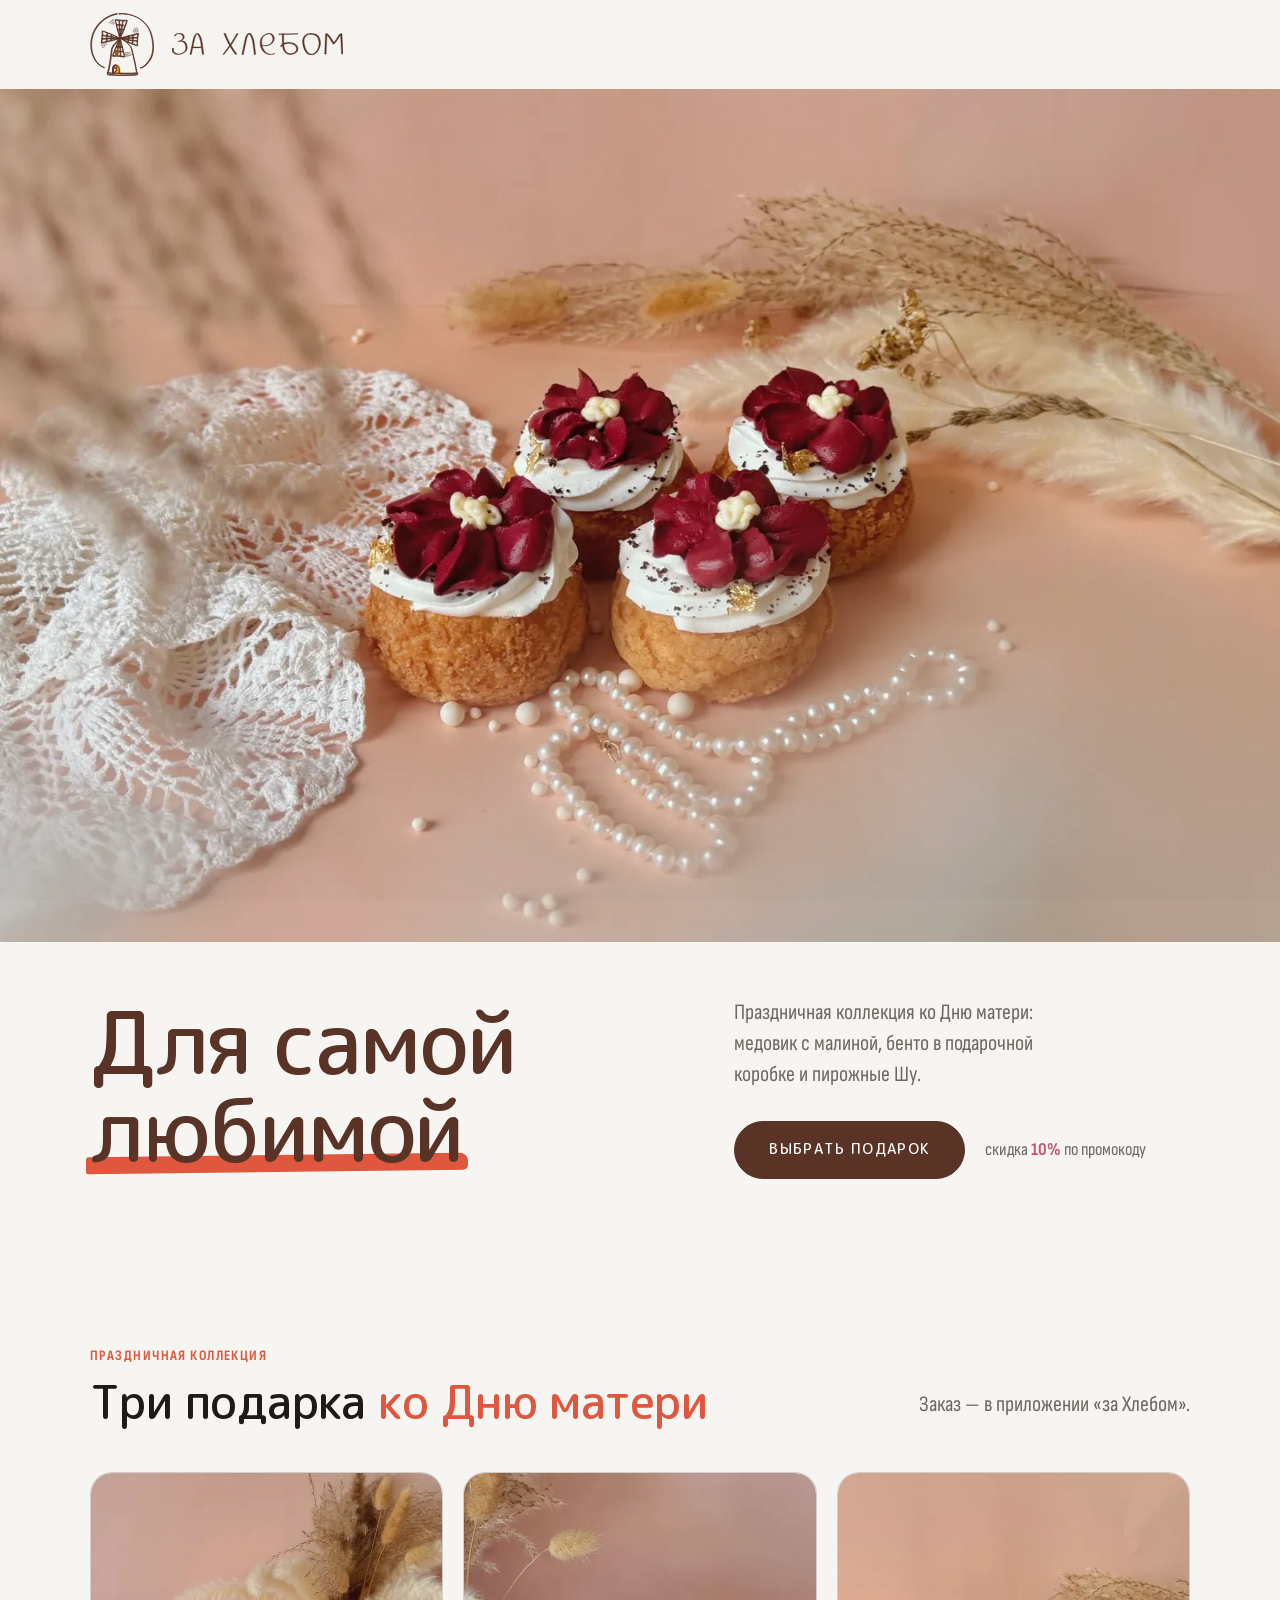
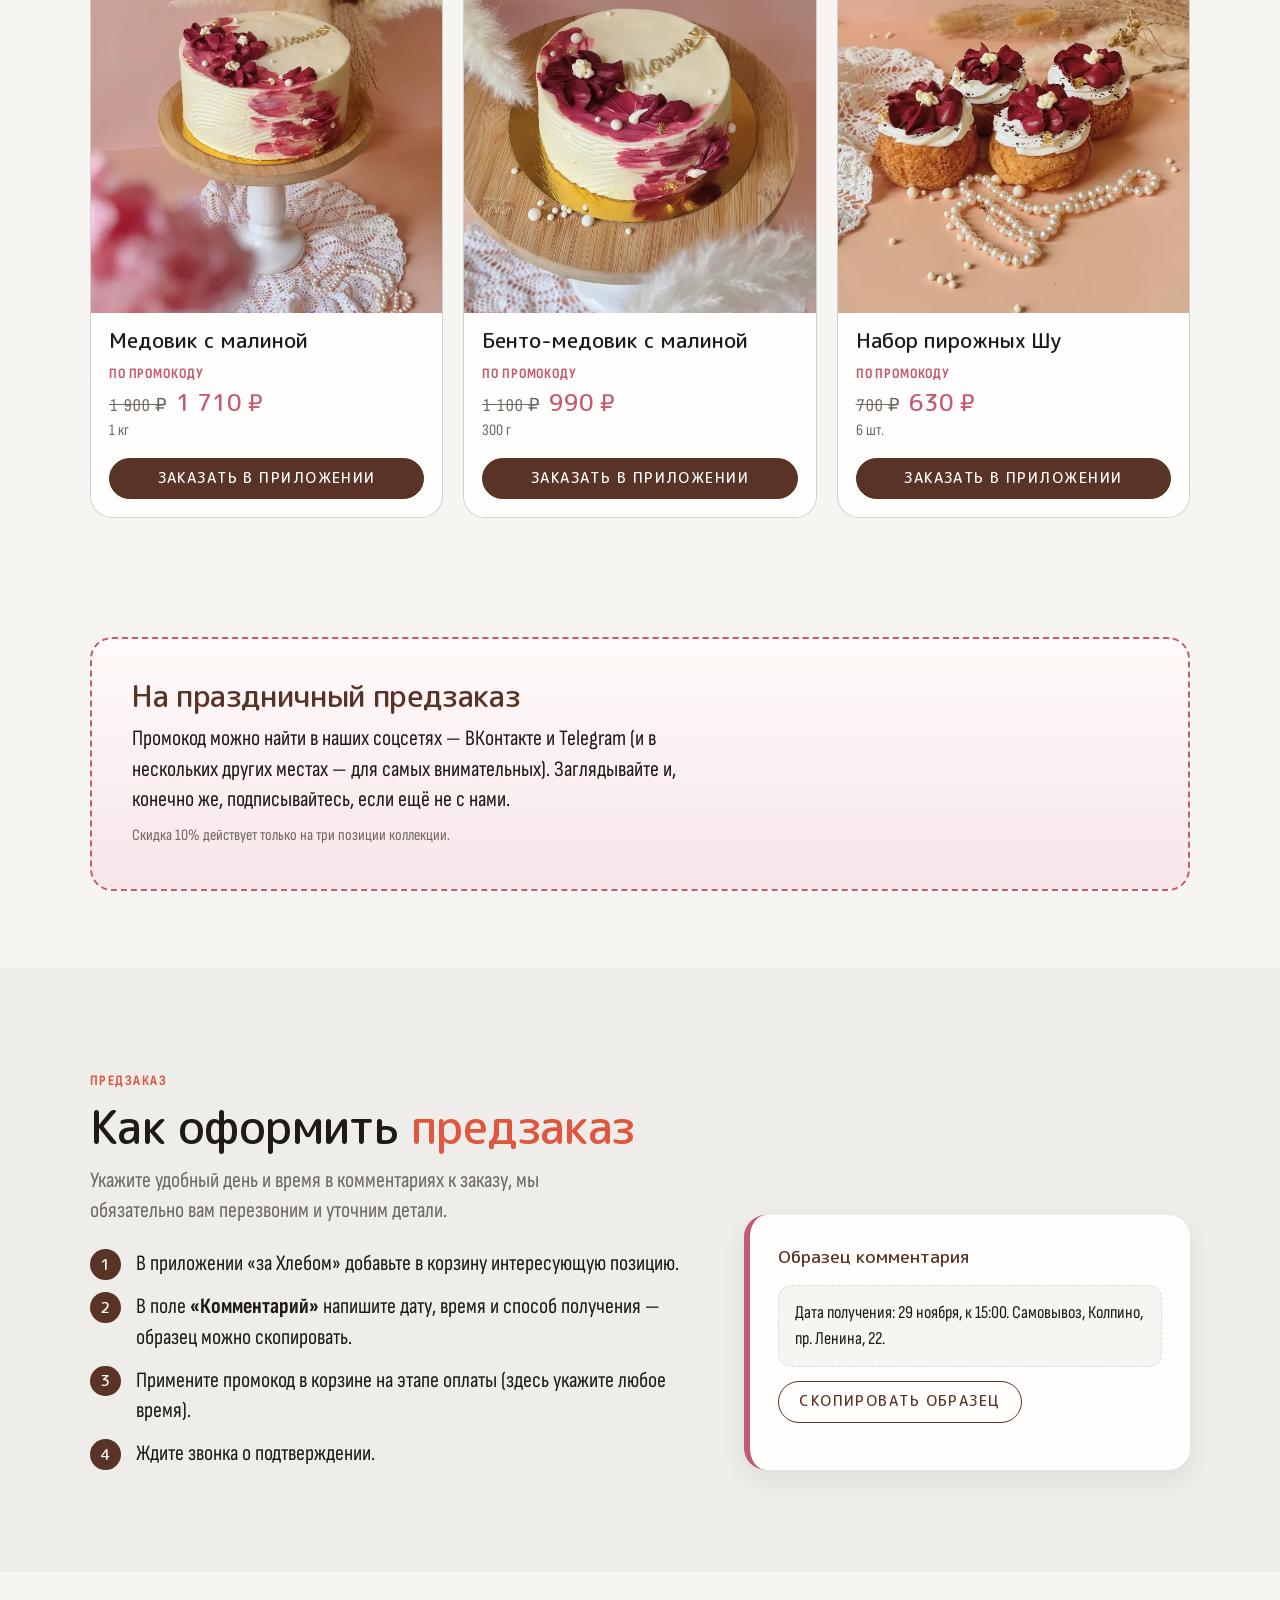
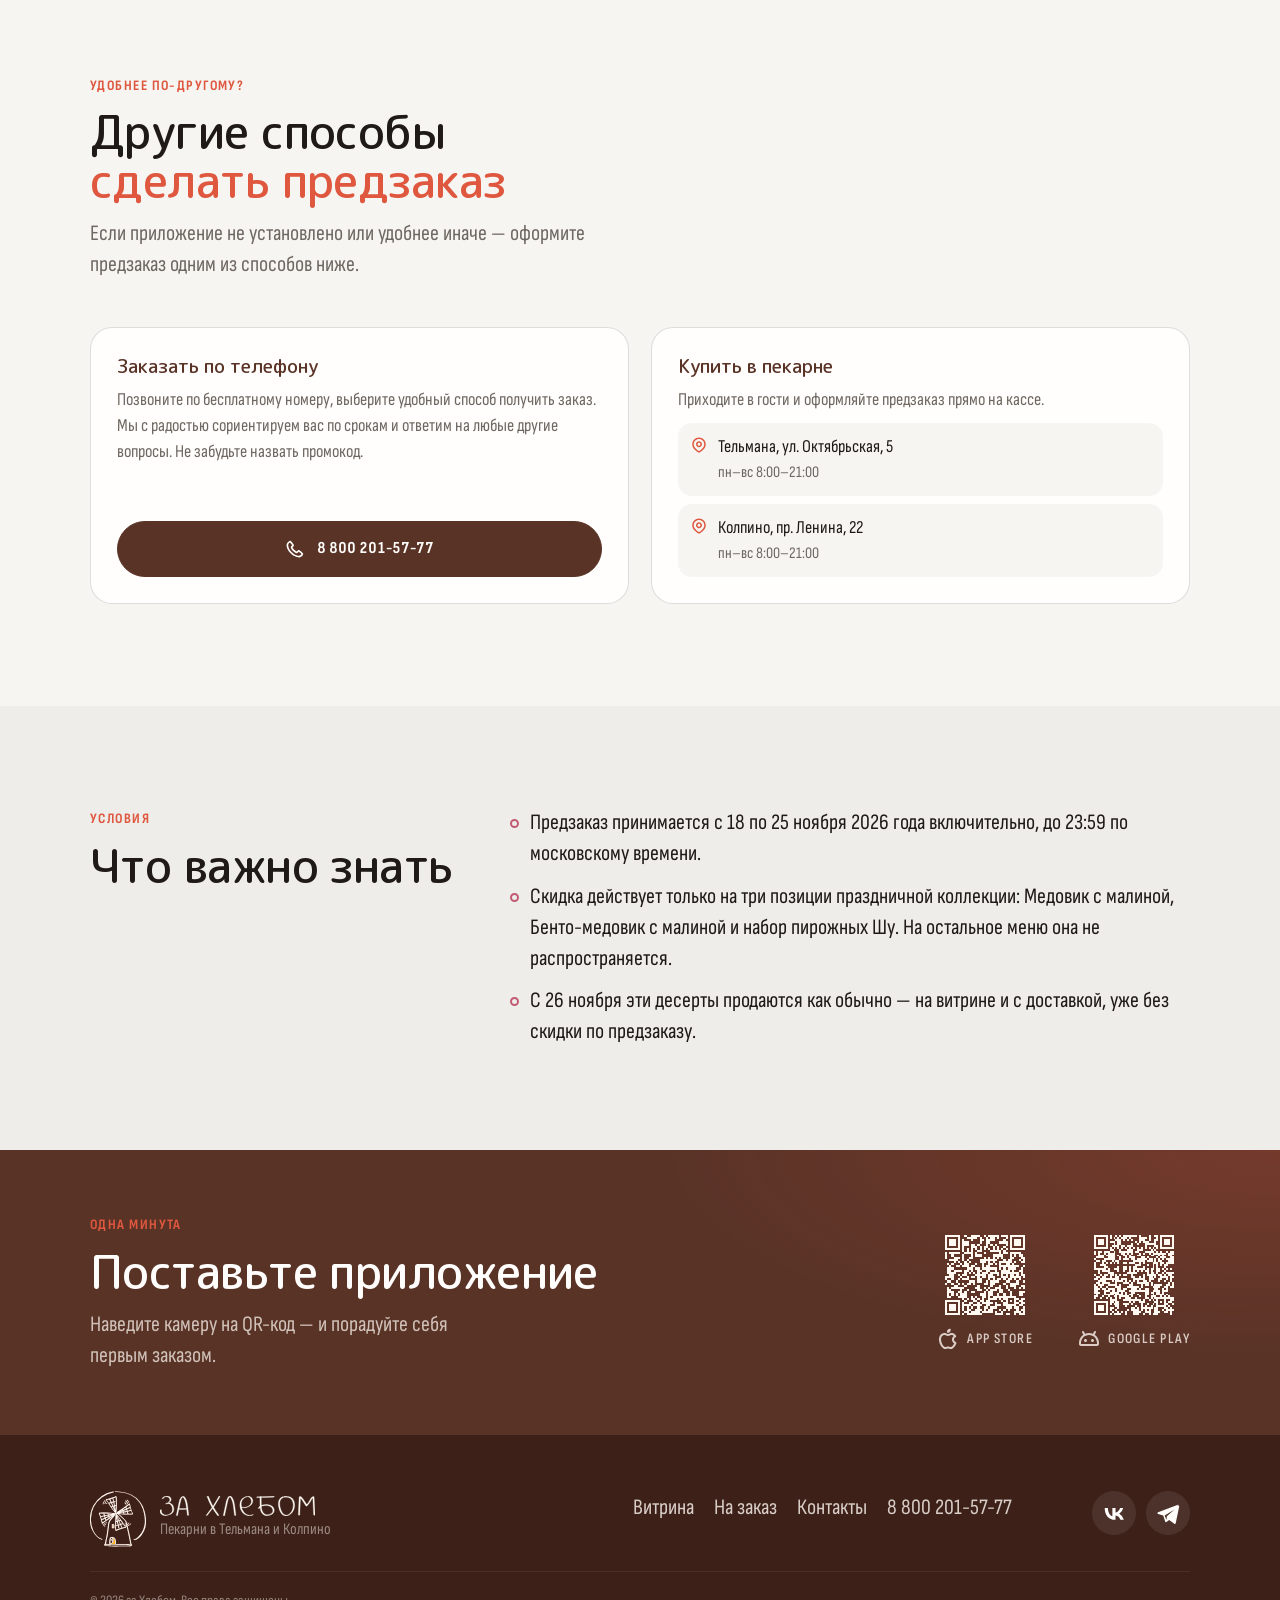
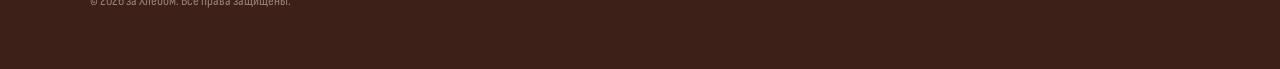
==== mothers-day/index.html @ 0ac4c8fb "Publish website files for GitHub Pages Co-authored-by: Copilot <223556219+Copilot@users.noreply.gith" ====
<!DOCTYPE html>
<html lang="ru" class="no-js">
<head>
<meta charset="utf-8">
<!-- Yandex.Metrika counter -->
<script type="text/javascript">
    (function(m,e,t,r,i,k,a){
        m[i]=m[i]||function(){(m[i].a=m[i].a||[]).push(arguments)};
        m[i].l=1*new Date();
        for (var j = 0; j < document.scripts.length; j++) {if (document.scripts[j].src === r) { return; }}
        k=e.createElement(t),a=e.getElementsByTagName(t)[0],k.async=1,k.src=r,a.parentNode.insertBefore(k,a)
    })(window, document,'script','https://mc.yandex.ru/metrika/tag.js?id=114211356', 'ym');

    ym(114211356, 'init', {ssr:true, webvisor:true, clickmap:true, ecommerce:"dataLayer", referrer: document.referrer, url: location.href, accurateTrackBounce:true, trackLinks:true});
</script>
<noscript><div><img src="https://mc.yandex.ru/watch/114211356" style="position:absolute; left:-9999px;" alt="" /></div></noscript>
<!-- /Yandex.Metrika counter -->
<!-- ?mode=preorder|showcase и ?promo=vk|telegram|… — просмотр для сотрудников.
     Такая ссылка не индексируется и держится до закрытия вкладки; в рекламных
     материалах её использовать нельзя. -->
<script>if (/[?&](mode=(preorder|showcase)|promo=(vk|instagram|telegram|vk_target|offline|push|maps))\b/.test(location.search)) {
  document.write('<meta name="robots" content="noindex">');
}</script>
<script>document.documentElement.classList.remove('no-js');</script>
<meta name="viewport" content="width=device-width, initial-scale=1">
<title>Для самой любимой — День матери 2026 в пекарне «за Хлебом»</title>
<meta name="description" content="Праздничная коллекция ко Дню матери: медовик с малиной, бенто-медовик и набор пирожных Шу. Предзаказ в приложении «за Хлебом» со скидкой 10%.">
<link rel="canonical" href="https://zaxlebom.ru/mothers-day/">
<meta name="theme-color" content="#5a3327">
<meta property="og:type" content="website">
<meta property="og:site_name" content="за Хлебом">
<meta property="og:locale" content="ru_RU">
<meta property="og:url" content="https://zaxlebom.ru/mothers-day/">
<meta property="og:title" content="Для самой любимой — День матери 2026">
<meta property="og:description" content="Медовик, бенто и пирожные Шу к празднику. Предзаказ в приложении, скидка 10%.">
<meta property="og:image" content="https://zaxlebom.ru/assets/img/mothers-day-hero-wide-1440.webp">
<meta property="og:image:width" content="1440">
<meta property="og:image:height" content="810">
<meta property="og:image:alt" content="Торт с розовыми цветами и надписью «Маме»">
<meta name="twitter:card" content="summary_large_image">
<link rel="icon" href="/favicon-32.png" sizes="32x32" type="image/png">
<link rel="icon" href="/assets/img/logo-small.svg" type="image/svg+xml">
<link rel="apple-touch-icon" href="/apple-touch-icon.png">
<link rel="preload" href="/assets/fonts/sofia-sans-condensed-cyrillic.woff2" as="font" type="font/woff2" crossorigin>
<link rel="preload" href="/assets/fonts/mplus-rounded-1c-500-cyrillic.woff2" as="font" type="font/woff2" crossorigin>
<!-- Порядок ссылок — это каскад: сначала общие токены, потом общие компоненты сайта
     (шапка, hero, карточки витрины, магазины приложений) — страница их не копирует,
     а использует те же классы, что и главная. Затем только то, что есть лишь здесь:
     промокод, инструкция, альтернативы. Адаптив и печать — последними. -->
<link rel="stylesheet" href="/assets/css/01-base.css">
<link rel="stylesheet" href="/assets/css/02-hero.css">
<link rel="stylesheet" href="/assets/css/03-sections.css">
<link rel="stylesheet" href="/assets/css/04-layout.css">
<link rel="stylesheet" href="/assets/css/mothers-day.css">
<link rel="stylesheet" href="/assets/css/mothers-day-responsive.css">
<!-- Дата переключения режимов продублирована здесь: если JS не выполнится, страница
     после окончания предзаказа не будет предлагать оформить его. Дату меняем вместе
     с assets/js/mothers-day.config.js. -->
<script>
  (function () {
    var root = document.documentElement;
    var MEDIA = {'preorder': 'preorder', 'showcase': 'showcase'};
    var override = /[?&]mode=(preorder|showcase)\b/.exec(location.search);
    if (override) {
      try { sessionStorage.setItem('zh-md-mode', override[1]); } catch (e) {}
      root.setAttribute('data-md-mode', MEDIA[override[1]]);
      return;
    }
    var saved = null;
    try { saved = sessionStorage.getItem('zh-md-mode'); } catch (e) {}
    if (saved && MEDIA[saved]) { root.setAttribute('data-md-mode', MEDIA[saved]); return; }
    /* 25.11.2026 23:59:59 МСК = 20:59:59 UTC */
    var ended = Date.now() >= Date.UTC(2026, 10, 25, 20, 59, 59);
    root.setAttribute('data-md-mode', ended ? 'showcase' : 'preorder');
  })();
</script>
<script>
  /* До 18 ноября 2026 00:00 МСК страница кампании закрыта — показываем заглушку.
     UTM-параметры в URL остаются, так что агентство может проверять ссылки. */
  (function () {
    var target = Date.parse('2026-11-18T00:00:00+03:00');
    if (Date.now() < target) {
      document.documentElement.setAttribute('data-md-coming-soon', 'true');
    }
  })();
</script>
</head>
<body class="md">

<!-- Шапка без меню: на этой странице нет разделов главной, а ссылки на них вели бы
     в никуда. Знак пекарни нужен, чтобы рекламный трафик сразу узнавал бренд;
     что он ведёт на главный сайт — видно по курсору и в подвале. -->
<!-- Шапка — та же, что на главной, но без меню и кнопки: на этой странице нет
     разделов главной, и ссылки вели бы в никуда. Мельница крутится так же, как там. -->
<header class="site-header" id="top">
  <div class="wrap header-inner">
    <a class="brand" href="https://zaxlebom.ru/" aria-label="за Хлебом — на главную">
            <!-- Знак мельницы: вставленный SVG (logo-animation.svg), анимация крутится вечно.
           Генерируется из assets/img/logo-animation.svg скриптом tools/inline-logo-animation.py —
           правьте источник и запускайте скрипт заново, здесь руками ничего не меняем.
           В <img> скрипт не работает: SVG в нём открывается в статическом режиме. -->
<svg class="brand-mark" viewBox="0 0 67.39 66.4" role="img" aria-labelledby="mill-title mill-desc"><title id="mill-title">Мельница «за Хлебом»</title><desc id="mill-desc">Мельница с вращающимися лопастями — знак пекарни.</desc><defs id="dynamic-definitions"><radialGradient id="ellipse-3rppcmiaast--fill" cx="0" cy="0" r="0.5" spreadMethod="pad" gradientUnits="objectBoundingBox" gradientTransform="translate(0.5 0.5)"><stop id="ellipse-3rppcmiaast--fill-stop-0" offset="0" stop-color="rgb(255,169,0)" /><stop id="ellipse-3rppcmiaast--fill-stop-1" offset="0.87" stop-color="rgba(250,176,30,0)" /></radialGradient><radialGradient id="undefined-85yenvjsvng--fill" cx="0" cy="0" r="0.5" spreadMethod="pad" gradientUnits="objectBoundingBox" gradientTransform="translate(0.5 0.5)"><stop id="undefined-85yenvjsvng--fill-stop-0" offset="0" stop-color="rgb(255,169,0)" /><stop id="undefined-85yenvjsvng--fill-stop-1" offset="0.87" stop-color="rgba(250,176,30,0)" /></radialGradient></defs><g id="elements-wrapper"><g id="g-w5kzybnk6v" transform="matrix(0.755345 0 0 0.755345 0.745590165105 0.54353361451)" style="mix-blend-mode: normal; paint-order: fill;"><g id="g-b3inw4unq4n" style="mix-blend-mode: normal; paint-order: fill;" transform="matrix(1 0 0 1 0 0)"><g id="g-4fiufifrk2x" style="mix-blend-mode: normal; paint-order: fill;" transform="matrix(1 0 0 1 0 0)"><path id="path-j5qm0o0yvk9" d="M35.15,56.77C35.15,56.97,35.15,57.16,35.15,57.36L35.44,57.36L36.44,57.24C36.69,57.24,36.91,57.19,37,56.96C37.061733,56.738106,37.098626,56.510041,37.11,56.28C37.225009,55.219776,37.225009,54.150224,37.11,53.09C37.11,52.8,37.05,52.5,37,52.21C37,52.12,37,52.04,37,51.95L36.66,51.95C36.365122,51.967946,36.071386,52.001325,35.78,52.05C35.600254,52.075197,35.41704,52.050999,35.25,51.98C35.293618,52.04231,35.321105,52.114463,35.33,52.19C35.391683,53.256833,35.368276,54.326885,35.26,55.39C35.19,55.84,35.15,56.3,35.15,56.77Z" fill="rgb(250,177,31)" stroke="none" style="mix-blend-mode: normal; paint-order: fill;" transform="matrix(1 0 0 1 0 0)" /><path id="path-lmki5z6cxer" d="M34.44,52.12C34.478446,53.157319,34.451727,54.196029,34.36,55.23C34.330031,55.736224,34.330031,56.243776,34.36,56.75C34.3553,56.986148,34.453909,57.212584,34.63,57.37C34.879358,57.578186,35.179638,57.716246,35.5,57.77C36.065354,57.797808,36.631677,57.740501,37.18,57.6C37.386891,57.595601,37.585438,57.5176,37.74,57.38C37.885985,57.154467,37.956062,56.888177,37.94,56.62C38.075066,55.450554,38.075066,54.269446,37.94,53.1C37.928321,52.813649,37.874406,52.530594,37.78,52.26C37.630088,51.975501,37.375515,51.760369,37.07,51.66C36.417782,51.463713,35.722218,51.463713,35.07,51.66C34.8,51.66,35.07,51.96,35.14,52.04C35.371734,52.226118,35.663023,52.32203,35.96,52.31L36.59,52.22L36.91,52.22C36.91,52.22,37.02,52.22,37.06,52.22C37.1,52.22,37.12,52.22,36.89,52.12C36.66,52.02,36.65,51.95,36.69,52.05C36.703838,52.242909,36.737345,52.433901,36.79,52.62C36.79,52.87,36.85,53.12,36.87,53.38C36.955015,54.291355,36.955015,55.208645,36.87,56.12C36.866456,56.315211,36.843001,56.509551,36.8,56.7C36.754152,56.877586,36.593404,57.001238,36.41,57L35.7,57.1L35.37,57.15C35.37,57.15,35.13,57.15,35.09,57.15C35.05,57.15,35.59,57.6,35.61,57.4C35.615357,57.360179,35.615357,57.319821,35.61,57.28C35.605417,57.193394,35.605417,57.106606,35.61,57.02C35.600008,56.82346,35.600008,56.62654,35.61,56.43C35.61,56.03,35.61,55.63,35.61,55.24C35.689949,54.332306,35.709993,53.42033,35.67,52.51C35.67,52.17,34.49,51.8,34.52,52.14L34.44,52.12Z" fill="rgb(90,51,39)" stroke="rgb(90,51,39)" stroke-width="0.7" stroke-linejoin="round" stroke-linecap="round" vector-effect="non-scaling-stroke" style="mix-blend-mode: normal; paint-order: fill;" transform="matrix(1 0 0 1 0 0)" /></g><g id="g-8d602y7p9vm" style="mix-blend-mode: normal; paint-order: fill;" transform="matrix(1 0 0 1 0 0)"><path id="path-y590gk9eby" d="M39.52,76.67C39.095485,74.704891,37.86854,72.841241,36.87,72.41C35.871458,71.978759,36.485531,72.032441,36.3,72.21C36.114469,72.387558,37.571442,72.610055,37.639999,73.21C37.708556,73.809945,39.18,74.35,39.28,75.65C39.38,76.95,39.394132,78.21842,39.36,78.93C39.325869,79.641581,39.475638,82.045628,39.29,82.24C39.104362,82.434372,37.839174,82.38156,37.721832,82.44C37.60449,82.498439,37.050411,82.460935,37.06,82.51C37.06,82.51,36.299999,82.51,36.299999,82.51C36.258589,82.522538,35.796,82.426,35.67,82.51C35.544,82.594,35.44,82.51,34.81,82.51C34.18,82.51,33.498039,82.78,32.74,82.83C31.981961,82.880001,30.869808,82.824903,30.58,83.17C30.290185,83.515094,30.097397,82.747397,30.58,83.23C31.0626,83.7126,33.5915,83.23,35.07,83.23C36.5485,83.23,39.29,83.39,39.77,82.44C40.25,81.49,39.944515,78.635109,39.52,76.67Z" fill="rgb(250,177,31)" stroke="none" style="mix-blend-mode: normal; paint-order: fill;" transform="matrix(1 0 0 1 0 0)" /><path id="path-nl6uijwgcno" d="M31,82.89C31.88,83.3,32.14,83.48,33,83.48C33.86,83.48,33.89,83.48,34.52,83.48C35.15,83.48,35.249589,83.48,35.5,83.48C35.750412,83.48,35.78882,83.48,36.18941,83.48C36.59,83.48,37.216869,83.536931,37.57,83.48C37.92313,83.423068,40.116747,83.847233,40.12,83.17C40.123253,82.492768,40.292188,80.11,40.31,78.93C40.327812,77.75,39.967035,76.046307,39.587707,75.12C39.208379,74.193693,39.119999,74.35,38.64,73.66C38.160001,72.97,36.990436,72.169209,35.85,71.82C34.709565,71.470792,32.493051,72.09857,31.68,73.66C30.866949,75.22143,30.368918,77.038746,30.31,78.85C30.241689,79.729559,30.258433,80.613658,30.36,81.49C30.365016,82.026338,30.597678,82.535287,31,82.89C31.4,83.14,31.937336,82.546417,32.15,82.19C32.362665,81.833581,32.177643,82.177516,32.15,82.12C32.122356,82.062485,32.080876,82.111587,32,82C31.919123,81.888413,31.896633,81.771489,31.83,81.37C31.763368,80.968512,31.6977,80.654879,31.71,79.59C31.7223,78.52512,32.080169,76.128032,32.41,75.07C32.739831,74.011968,33.025489,73.624972,33.3,73.24C33.57451,72.855027,33.716028,72.769513,33.85,72.68C33.983972,72.590486,33.924658,72.635279,34.02,72.58C34.115341,72.524721,34.102323,72.554939,34.2,72.51C34.297677,72.465061,34.488418,72.396159,34.6,72.41C34.711582,72.423842,34.783405,72.306709,35.15,72.41C35.516597,72.513292,35.939773,72.453139,36.469999,72.77C37.000225,73.086861,37.184869,73.108606,37.57,73.66C37.955132,74.211393,38.160002,74.25,38.520001,75.03C38.88,75.81,39.071574,76.599016,39.05,77.13C39.028427,77.660984,39.18,78.41,39.18,79.59C39.18,80.77,39.18,81.36,39.18,81.49C39.18,81.62,39.13148,82.23759,39,82.12C38.86852,82.002411,37.501261,82.19,37.17,82.19C36.838739,82.19,36.014876,82.19,35.404876,82.19C34.794876,82.19,34.02,82.41,33.34,82.41C32.66,82.41,32.258488,82.036574,32.08,82.12C31.901512,82.203426,32.02,82.18,31.98,82.12C31.94,82.06,32.196547,82.324311,32.23,82.12C32.263452,81.91569,31.542705,82.057085,31.23,82.25C30.917295,82.442915,30.65,82.74,31,82.89Z" fill="rgb(90,51,39)" stroke="rgb(90,51,39)" stroke-width="0.7" stroke-linejoin="round" stroke-linecap="round" vector-effect="non-scaling-stroke" style="mix-blend-mode: normal; paint-order: fill;" transform="matrix(1 0 0 1 0 0)" /><path id="path-7arubmbt61q" d="M33.25,75.92L33.25,75.92L33.19,75.81C33.279375,75.983829,33.33052,76.17477,33.34,76.37L33.34,76.25C33.354946,76.359492,33.354946,76.470508,33.34,76.58C33.323154,76.709303,33.38645,76.835895,33.5,76.9C33.567791,76.938096,33.64266,76.961918,33.72,76.97C33.810905,76.996071,33.905635,77.006221,34,77C34.193324,76.984066,34.379292,76.918633,34.54,76.81C34.667003,76.727237,34.762186,76.603851,34.81,76.46C34.844901,76.258164,34.844901,76.051836,34.81,75.85C34.774482,75.652159,34.703327,75.462413,34.6,75.29C34.554006,75.239006,34.495363,75.20106,34.43,75.18C34.359914,75.140195,34.280599,75.119504,34.2,75.12C34.103928,75.104836,34.006072,75.104836,33.91,75.12C33.811408,75.130128,33.716029,75.160786,33.63,75.21C33.471375,75.266422,33.337129,75.375939,33.25,75.52L33.2,75.64C33.189154,75.724696,33.210573,75.810372,33.26,75.88L33.25,75.92Z" fill="rgb(90,51,39)" stroke="rgb(90,51,39)" stroke-width="0.7" stroke-linejoin="round" stroke-linecap="round" vector-effect="non-scaling-stroke" style="mix-blend-mode: normal; paint-order: fill;" transform="matrix(0.950013 0 0 1 4.90838322986 2.524845)" /><path id="path-r1d5oq2gk9o" d="M31.61,83.08C31.499131,81.387812,31.515844,79.689678,31.66,78C31.77,76.54,31.77,74.68,32.74,73.49C33.829186,72.316827,35.553135,71.984987,37,72.67C38.52,73.47,39,75.28,39.29,76.81C39.74,78.89,39,81.02,39.65,83.06C39.71,83.26,40.13,83.41,40.31,83.48C40.49,83.55,40.81,83.67,40.77,83.48C40.11,81.42,40.85,79.23,40.39,77.13C40.2256,76.150988,39.886902,75.209408,39.39,74.35C38.965268,73.709895,38.405484,73.17059,37.75,72.77C36.490062,71.872826,34.925243,71.513098,33.4,71.77C32.543503,71.937861,31.798439,72.461223,31.35,73.21C30.951681,74.021902,30.723673,74.906709,30.68,75.81C30.416792,78.009743,30.353199,80.228793,30.49,82.44C30.49,82.78,31.61,82.98,31.62,82.99L31.61,83.08Z" fill="rgb(90,51,39)" stroke="rgb(90,51,39)" stroke-width="0.7" stroke-linejoin="round" stroke-linecap="round" vector-effect="non-scaling-stroke" style="mix-blend-mode: normal; paint-order: fill;" transform="matrix(1 0 0 1 0 0)" /></g><g id="g-k2ruuwy71uh" style="mix-blend-mode: normal; paint-order: fill;" transform="matrix(1 0 0 1 0 0)"><path id="path-hengd3gfj89" d="M38.83,35.06C37.2,38.29,34.43,40.63,32.16,43.38C30.9364,44.771276,29.983396,46.378835,29.35,48.12C28.756396,50.279127,28.391061,52.494598,28.26,54.73C27.372964,64.02128,25.778336,73.231341,23.49,82.28C23.42,82.53,24.24,83.02,24.49,83.06C27.721949,83.618207,31.001511,83.8527,34.28,83.76Q39.43,83.86,44.56,83.9C51.24,83.96,58.17,84.4,64.77,83.23C64.77,83.23,64.77,83.23,64.77,83.23Q62.63,70,59.35,57C58.82,54.89,58.24,52.8,57.69,50.71C57.408589,49.156301,56.835128,47.67005,56,46.33C54.248257,44.021793,52.234815,41.924458,50,40.08C47.67,38.08,45.22,36.16,42.75,34.31C42.06,33.79,42.53,34.44,42.87,34.7C46.73235,37.412898,50.322488,40.493987,53.59,43.9C54.343053,44.674926,55.013336,45.526186,55.59,46.44C56.207753,47.802184,56.651252,49.236836,56.91,50.71Q58.22,55.47,59.36,60.27Q61.7,70.12,63.36,80.1C63.47,80.77,64,82.04,63.36,82.51C62.60292,82.759883,61.806329,82.868355,61.01,82.83C59.44,82.99,57.85,83.06,56.27,83.09C52.87,83.17,49.47,83.09,46.07,83.09C42.32,83.09,38.57,83.03,34.81,82.96C31.05,82.89,27.21,83.06,23.55,82.24L24.49,83.02C26.778331,73.974723,28.372962,64.767985,29.26,55.48C29.391061,53.244598,29.756396,51.029127,30.35,48.87C30.951826,47.196907,31.849425,45.645585,33,44.29C35.3,41.49,38.13,39.12,39.79,35.84C39.89,35.63,38.85,34.97,38.79,35.06L38.83,35.06Z" fill="rgb(90,51,39)" stroke="rgb(90,51,39)" stroke-width="0.7" stroke-linejoin="round" stroke-linecap="round" vector-effect="non-scaling-stroke" style="mix-blend-mode: normal; paint-order: fill;" transform="matrix(1 0 0 1 0 0)" /><path id="path-g6ytz9itkbp" d="M23.12,82.82C22.27,83.37,22.73,84.47,23.33,85.04C24.33,85.97,25.92,85.89,27.18,85.99C29.07,86.15,30.96,86.09,32.84,86.23C34.44,86.36,35.99,86.49,37.6,86.49C45.66,86.49,53.76,86.49,61.83,86.14C62.99,86.14,65.16,85.91,65.77,84.71C66.28,83.71,65.49,82.82,64.65,82.41C64.1,82.15,64.83,83.11,65.09,83.23C64.952304,83.588487,64.763702,83.925276,64.53,84.23C64.206433,84.483327,63.836008,84.670238,63.44,84.78C62.894984,84.981412,62.327477,85.115733,61.75,85.18C59.75,85.39,57.61,85.31,55.57,85.34C51.57,85.41,47.67,85.41,43.72,85.54C40.247927,85.741585,36.765963,85.698144,33.3,85.41C31.6,85.22,29.89,85.22,28.17,85.15C27.17,85.15,26.17,85.02,25.17,84.91C24.833788,84.91884,24.497804,84.885242,24.17,84.81C23.48,84.5,23.58,83.96,24.1,83.62C24.3,83.5,23.49,82.62,23.18,82.78L23.12,82.82Z" fill="rgb(90,51,39)" stroke="rgb(90,51,39)" stroke-width="0.7" stroke-linejoin="round" stroke-linecap="round" vector-effect="non-scaling-stroke" style="mix-blend-mode: normal; paint-order: fill;" transform="matrix(1 0 0 1 0 0)" /></g><g id="g-f50ghwvegfu" style="mix-blend-mode: normal; paint-order: fill;" transform="matrix(1 0 0 1 0 0)"><path id="path-fau8z4tvf3e" d="M39.28,32.1C34.93,27.1,31.6,21.31,27.73,15.93C27.31,15.34,26.78,14.77,26.41,14.15C25.71,12.94,26.7,13,27.72,12.77C29.34,12.41,30.95,12.03,32.54,11.6C35.595394,10.800158,38.555789,9.673666,41.37,8.24L40.27,7.7C41.02,9.87,40.74,12.47,40.79,14.7C40.84,16.93,40.89,19.42,40.85,21.78C40.821941,24.119278,40.675085,26.455621,40.41,28.78C40.29,29.78,40.12,30.69,40.01,31.65C40.018532,31.998555,39.935797,32.343284,39.77,32.65C40.04,32.93,39.99,32.86,39.61,32.42L39.32,32.06C39.1,31.79,38.32,31.64,38.23,31.55C38.64,32.05,39.85,33.72,40.73,33.34C41.31,33.08,41.31,30.81,41.39,30.34C41.6,28.82,41.74,27.29,41.83,25.75C42.01,22.67,41.99,19.58,41.92,16.5C41.92,14.95,41.85,13.41,41.82,11.87C41.866672,10.617337,41.714793,9.365181,41.37,8.16C41.3,7.96,40.47,7.51,40.27,7.61C37.06558,9.22447,33.682319,10.456272,30.19,11.28C29.32,11.5,28.44,11.71,27.56,11.91C26.803385,11.991652,26.058564,12.159404,25.34,12.41C24.26,13.04,26.18,14.73,26.64,15.41C30.53,20.83,33.9,26.62,38.28,31.68C38.44,31.88,39.4,32.24,39.28,32.1Z" fill="rgb(90,51,39)" stroke="rgb(90,51,39)" stroke-width="0.7" stroke-linejoin="round" stroke-linecap="round" vector-effect="non-scaling-stroke" style="mix-blend-mode: normal; paint-order: fill;" transform="matrix(1 0 0 1 0 0)" /><path id="path-a0rox5i4ki" d="M30.31,11.75L35.08,22.3C36.772454,25.658124,38.203365,29.141789,39.36,32.72C39.46,33.08,40.6,33.39,40.52,33.08C39.386378,29.579273,37.989042,26.169506,36.34,22.88L31.4,12C31.26,11.7,30.11,11.35,30.31,11.8L30.31,11.75Z" fill="rgb(90,51,39)" stroke="rgb(90,51,39)" stroke-width="0.7" stroke-linejoin="round" stroke-linecap="round" vector-effect="non-scaling-stroke" style="mix-blend-mode: normal; paint-order: fill;" transform="matrix(1 0 0 1 0 0)" /><path id="path-jkao7tqm0ie" d="M35.45,10.27C35.39,12.05,36.17,13.65,36.57,15.36C36.97,17.07,37.26,19.02,37.57,20.85L39.57,32.36C39.64,32.73,40.74,33.24,40.64,32.7L38.64,21.61C38.31,19.78,38.03,17.92,37.64,16.1C37.25,14.28,36.39,12.63,36.46,10.79C36.46,10.38,35.37,9.84,35.36,10.27L35.45,10.27Z" fill="rgb(90,51,39)" stroke="rgb(90,51,39)" stroke-width="0.7" stroke-linejoin="round" stroke-linecap="round" vector-effect="non-scaling-stroke" style="mix-blend-mode: normal; paint-order: fill;" transform="matrix(1 0 0 1 0 0)" /><path id="path-dup00vc1e7" d="M30.43,19.08C33.410674,17.821843,36.514,16.87677,39.69,16.26C40.19,16.15,39.25,15.39,38.9,15.47C35.666076,16.098796,32.50591,17.060586,29.47,18.34C29.14,18.49,30.07,19.24,30.47,19.08L30.43,19.08Z" fill="rgb(90,51,39)" stroke="rgb(90,51,39)" stroke-width="0.7" stroke-linejoin="round" stroke-linecap="round" vector-effect="non-scaling-stroke" style="mix-blend-mode: normal; paint-order: fill;" transform="matrix(1 0 0 1 0 0)" /><path id="path-3q95sidcoxa" d="M34,24.61C36.27,23.39,39,23.47,41.27,22C41.64,21.76,40.61,21.09,40.27,21.32C38.06,22.75,35.27,22.68,32.97,23.9C32.72,24.03,33.09,24.36,33.2,24.43C33.418695,24.607543,33.713212,24.660405,33.98,24.57L34,24.61Z" fill="rgb(90,51,39)" stroke="rgb(90,51,39)" stroke-width="0.7" stroke-linejoin="round" stroke-linecap="round" vector-effect="non-scaling-stroke" style="mix-blend-mode: normal; paint-order: fill;" transform="matrix(1 0 0 1 0 0)" /><path id="path-4frdb7d90vn" d="M43.61,33.36Q53.31,26.87,62.61,19.71L61.65,19C62.478259,23.390776,63.699849,27.698137,65.3,31.87C65.53,32.41,65.77,32.96,66.03,33.49C66.03,33.49,66.47,34.37,66.47,34.38C66.39,35.1,64.01,34.97,63.47,34.98C62.28,34.98,61.09,35.04,59.89,35.09C57.6,35.18,55.31,35.26,53.01,35.16C51.5,35.1,50,35,48.45,34.83C47.45,34.72,46.45,34.61,45.45,34.48L43.71,34.25C43.131561,34.241288,42.556723,34.157247,42,34L42.6,34.7C42.6,34.25,43.34,33.63,43.6,33.33C43.86,33.03,42.88,32.33,42.68,32.49C42.31,32.86,41.48,33.49,41.68,34.08C42,35.16,44.12,35.08,44.86,35.15C47.76,35.55,50.68,35.88,53.6,36.01C55.65,36.1,57.69,36.07,59.74,36.01C62.23,35.91,65.16,36.23,67.52,35.42C67.64,35.42,67.52,35.25,67.52,35.17C64.96,30.3,63.76,24.91,62.59,19.57C62.59,19.37,61.9,18.67,61.67,18.85Q52.42,26.01,42.67,32.51C42.53,32.62,43.33,33.55,43.61,33.36Z" fill="rgb(90,51,39)" stroke="rgb(90,51,39)" stroke-width="0.7" stroke-linejoin="round" stroke-linecap="round" vector-effect="non-scaling-stroke" style="mix-blend-mode: normal; paint-order: fill;" transform="matrix(1 0 0 1 0 0)" /><path id="path-rza9yd810in" d="M63,24.52L52.14,29.26C48.771752,30.911392,45.27327,32.28269,41.68,33.36C41.09,33.51,42.04,34.28,42.49,34.17C46.099372,33.0925,49.614451,31.721251,53,30.07L63.88,25.32C64.46,25.06,63.49,24.32,63.06,24.52L63,24.52Z" fill="rgb(90,51,39)" stroke="rgb(90,51,39)" stroke-width="0.7" stroke-linejoin="round" stroke-linecap="round" vector-effect="non-scaling-stroke" style="mix-blend-mode: normal; paint-order: fill;" transform="matrix(1 0 0 1 0 0)" /><path id="path-pdvltxuh4uf" d="M64.15,29.35C62.586451,29.47913,61.050193,29.836242,59.59,30.41C57.59,30.95,55.59,31.25,53.59,31.64L42.46,33.79C42.46,33.79,43.08,34.63,43.37,34.57L54.51,32.42C56.25,32.09,58.01,31.79,59.74,31.42C61.47,31.05,63.21,30.14,65.06,30.17C65.06,30.17,64.48,29.38,64.15,29.38L64.15,29.35Z" fill="rgb(90,51,39)" stroke="rgb(90,51,39)" stroke-width="0.7" stroke-linejoin="round" stroke-linecap="round" vector-effect="non-scaling-stroke" style="mix-blend-mode: normal; paint-order: fill;" transform="matrix(1 0 0 1 0 0)" /><path id="path-tjkuwxkehdr" d="M55.77,24.52C57.203334,27.893278,58.285703,31.405111,59,35C59.1,35.42,60.29,35.7,60.19,35.27C59.45706,31.611207,58.354748,28.03623,56.9,24.6C56.73,24.24,55.53,24,55.77,24.52Z" fill="rgb(90,51,39)" stroke="rgb(90,51,39)" stroke-width="0.7" stroke-linejoin="round" stroke-linecap="round" vector-effect="non-scaling-stroke" style="mix-blend-mode: normal; paint-order: fill;" transform="matrix(1 0 0 1 0 0)" /><path id="path-biywdrbz9wh" d="M50.39,27.48C51.61,29.85,51.39,32.7,52.83,34.98C53.020362,35.230101,53.327408,35.362775,53.64,35.33C53.752022,35.331745,53.8543,35.266547,53.900004,35.164257C53.945708,35.061968,53.926038,34.942282,53.85,34.86C52.45,32.66,52.71,29.86,51.53,27.57C51.383693,27.299708,51.106967,27.125332,50.8,27.11C50.6,27.11,50.25,27.21,50.39,27.48Z" fill="rgb(90,51,39)" stroke="rgb(90,51,39)" stroke-width="0.7" stroke-linejoin="round" stroke-linecap="round" vector-effect="non-scaling-stroke" style="mix-blend-mode: normal; paint-order: fill;" transform="matrix(1 0 0 1 0 0)" /><path id="path-qt6y8wzjfw" d="M42.36,37.52C46.36,42.4,49.67,47.8,53.36,52.93C53.79,53.53,54.28,54.12,54.69,54.74C54.881237,54.931172,55.019136,55.169047,55.09,55.43Q55.45,55.88,54.82,55.97C54.438597,56.214309,54.001861,56.358741,53.55,56.39C52.12,56.72,50.7,57.05,49.29,57.39C46.176035,58.190574,43.158312,59.32725,40.29,60.78L41.18,61.36C40.49,59.36,40.73,56.99,40.73,54.89C40.73,52.79,40.73,50.68,40.82,48.57C40.91,46.46,40.98,44.36,41.1,42.26C41.17,41.13,41.24,40,41.33,38.87C41.33,38.46,41.5,36.56,42.33,37.48C42.76,37.95,43.64,37.78,43.07,37.16C42.26,36.27,41.13,35.49,40.52,36.94C40.238455,37.893393,40.116808,38.886844,40.16,39.88C40.05,41.41,39.97,42.95,39.89,44.49C39.75,47.4,39.68,50.32,39.66,53.24C39.66,55.78,39.31,58.72,40.15,61.16C40.25,61.45,40.68,61.93,41.04,61.74C44.221851,60.13789,47.577166,58.906489,51.04,58.07C52.04,57.82,53.04,57.59,54.04,57.37C54.644684,57.358179,55.241742,57.232661,55.8,57C56.8,56.31,56.08,55.35,55.56,54.65C51.26,48.96,47.64,42.77,43.1,37.25C42.69,36.71,41.83,36.88,42.36,37.52Z" fill="rgb(90,51,39)" stroke="rgb(90,51,39)" stroke-width="0.7" stroke-linejoin="round" stroke-linecap="round" vector-effect="non-scaling-stroke" style="mix-blend-mode: normal; paint-order: fill;" transform="matrix(1 0 0 1 0 0)" /><path id="path-dq3kxsl8pds" d="M50.86,57.3L46.44,47C44.905729,43.820542,43.638042,40.519206,42.65,37.13C42.54,36.69,41.37,36.34,41.52,36.96C42.51145,40.349455,43.782479,43.650785,45.32,46.83L49.73,57.09C49.9,57.5,51.09,57.81,50.86,57.26L50.86,57.3Z" fill="rgb(90,51,39)" stroke="rgb(90,51,39)" stroke-width="0.7" stroke-linejoin="round" stroke-linecap="round" vector-effect="non-scaling-stroke" style="mix-blend-mode: normal; paint-order: fill;" transform="matrix(1 0 0 1 0 0)" /><path id="path-neklt1fsiit" d="M45.82,57.3C45.765139,56.057276,45.522387,54.830027,45.1,53.66C44.662911,52.272637,44.295782,50.864196,44,49.44Q42.83,43.44,41.68,37.55C41.62,37.24,40.53,36.92,40.56,37.08L42.81,48.58C43.1,50.07,43.45,51.5,43.88,52.95C44.338804,54.161557,44.608622,55.436448,44.68,56.73C44.68,57.08,45.79,57.37,45.79,57.3L45.82,57.3Z" fill="rgb(90,51,39)" stroke="rgb(90,51,39)" stroke-width="0.7" stroke-linejoin="round" stroke-linecap="round" vector-effect="non-scaling-stroke" style="mix-blend-mode: normal; paint-order: fill;" transform="matrix(1 0 0 1 0 0)" /><path id="path-r5v9c0kfnrn" d="M50.76,50.05C47.349814,51.488553,43.801316,52.574213,40.17,53.29C39.72,53.39,40.44,54.38,40.88,54.29C44.507393,53.576171,48.052437,52.493893,51.46,51.06C51.92,50.84,51.14,49.88,50.76,50.06L50.76,50.05Z" fill="rgb(90,51,39)" stroke="rgb(90,51,39)" stroke-width="0.7" stroke-linejoin="round" stroke-linecap="round" vector-effect="non-scaling-stroke" style="mix-blend-mode: normal; paint-order: fill;" transform="matrix(1 0 0 1 0 0)" /><path id="path-4ztsgxidvx" d="M47.65,44.83C45.32,46.03,42.49,45.83,40.25,47.21C39.92,47.42,40.92,48.11,41.25,47.9C43.48,46.47,46.31,46.72,48.65,45.52C48.97,45.35,48,44.65,47.65,44.83Z" fill="rgb(90,51,39)" stroke="rgb(90,51,39)" stroke-width="0.7" stroke-linejoin="round" stroke-linecap="round" vector-effect="non-scaling-stroke" style="mix-blend-mode: normal; paint-order: fill;" transform="matrix(1 0 0 1 0 0)" /><path id="path-joarldxu9z" d="M37.58,36.15C31.58,41.15,24.79,45.05,18.58,49.8L19.72,50.2C19.038188,46.799245,18.173601,43.437704,17.13,40.13C16.84,39.28,16.53,38.43,16.19,37.6C16.02,37.18,15.84,36.77,15.66,36.36C15.419487,35.976035,15.221646,35.566941,15.07,35.14C14.94,34.06,16.44,34.2,17.21,34.14C18.15,34.14,19.09,34.14,20.02,34.08C23.88,34,27.75,33.91,31.61,34.08C33.47,34.18,35.33,34.34,37.17,34.61C37.746516,34.642598,38.31715,34.743298,38.87,34.91C38.98,35.21,37.74,35.91,37.55,36.1C37.36,36.29,38.42,36.75,38.66,36.57C39.32,36.08,40.72,35.36,39.55,34.68C38.55,34.1,37.02,34.19,35.93,34.05C31.306117,33.529615,26.649293,33.362464,22,33.55C19.741571,33.498251,17.481972,33.561667,15.23,33.74C14.68,33.8,13.93,33.81,13.86,34.51C13.79,35.21,14.69,36.43,14.96,37.07C16.541723,41.224202,17.749841,45.51118,18.57,49.88C18.62,50.1,19.57,50.41,19.71,50.28C25.89,45.53,32.71,41.59,38.71,36.62C38.82,36.51,37.8,36,37.58,36.15Z" fill="rgb(90,51,39)" stroke="rgb(90,51,39)" stroke-width="0.7" stroke-linejoin="round" stroke-linecap="round" vector-effect="non-scaling-stroke" style="mix-blend-mode: normal; paint-order: fill;" transform="matrix(1 0 0 1 0 0)" /><path id="path-h6t4f3ei7ug" d="M18.3,44.83L28.84,40.14C32.113222,38.518438,35.510682,37.160791,39,36.08C39.3,36,38.49,35.14,38.12,35.24C34.644946,36.32453,31.261071,37.682092,28,39.3L17.43,44C17.1,44.14,17.97,45,18.3,44.84L18.3,44.83Z" fill="rgb(90,51,39)" stroke="rgb(90,51,39)" stroke-width="0.7" stroke-linejoin="round" stroke-linecap="round" vector-effect="non-scaling-stroke" style="mix-blend-mode: normal; paint-order: fill;" transform="matrix(1 0 0 1 0 0)" /><path id="path-nxl7upwx9" d="M17.11,40C18.89,40,20.47,39.22,22.17,38.78C24.07,38.29,26.02,37.98,27.94,37.6L39.38,35.33C39.54,35.33,38.84,34.42,38.52,34.49L27.08,36.76C25.23,37.13,23.35,37.44,21.52,37.89C19.69,38.34,18.09,39.18,16.25,39.16C16.15,39.16,16.76,40.01,17.11,40.01L17.11,40Z" fill="rgb(90,51,39)" stroke="rgb(90,51,39)" stroke-width="0.7" stroke-linejoin="round" stroke-linecap="round" vector-effect="non-scaling-stroke" style="mix-blend-mode: normal; paint-order: fill;" transform="matrix(1 0 0 1 0 0)" /><path id="path-mfgrt182a5d" d="M25.49,44.89C24.054724,41.482938,22.972403,37.93775,22.26,34.31C22.17,33.93,21.03,33.5,21.16,34.05C21.875787,37.681316,22.961447,41.229814,24.4,44.64C24.541677,44.905048,24.795048,45.092323,25.09,45.15C25.26,45.15,25.62,45.15,25.49,44.89Z" fill="rgb(90,51,39)" stroke="rgb(90,51,39)" stroke-width="0.7" stroke-linejoin="round" stroke-linecap="round" vector-effect="non-scaling-stroke" style="mix-blend-mode: normal; paint-order: fill;" transform="matrix(1 0 0 1 0 0)" /><path id="path-8n1d6ay9u7m" d="M30.88,41.84C29.68,39.51,29.93,36.69,28.5,34.44C28.315538,34.200221,28.032445,34.056836,27.73,34.05C27.56,34.05,27.22,34.12,27.38,34.37C28.8,36.6,28.56,39.43,29.76,41.77C29.944462,42.009779,30.227555,42.153164,30.53,42.16C30.73,42.16,31.01,42.09,30.88,41.84Z" fill="rgb(90,51,39)" stroke="rgb(90,51,39)" stroke-width="0.7" stroke-linejoin="round" stroke-linecap="round" vector-effect="non-scaling-stroke" style="mix-blend-mode: normal; paint-order: fill;" transform="matrix(1 0 0 1 0 0)" /><path id="path-2qwgglbx0ix" d="M39.65,32.66C40.257,34.136017,40.735443,35.661681,41.08,37.22C41.14,37.47,41.51,37.69,41.73,37.77C41.95,37.85,42.18,37.87,42.12,37.6C41.773938,36.045335,41.295527,34.523119,40.69,33.05C40.554843,32.781713,40.316715,32.579665,40.03,32.49C39.9,32.44,39.54,32.39,39.65,32.66Z" fill="rgb(90,51,39)" stroke="rgb(90,51,39)" stroke-width="0.7" stroke-linejoin="round" stroke-linecap="round" vector-effect="non-scaling-stroke" style="mix-blend-mode: normal; paint-order: fill;" transform="matrix(1 0 0 1 0 0)" /><path id="path-bnrcg5jcwrl" d="M39.83,35.46C41.0203,35.188809,42.174807,34.779362,43.27,34.24C43.46,34.15,43.17,33.85,43.09,33.77C42.971162,33.659163,42.840357,33.561898,42.7,33.48C42.63,33.48,42.48,33.36,42.4,33.39C41.31845,33.928637,40.177269,34.33812,39,34.61C38.78,34.61,39.12,35.03,39.18,35.08C39.293366,35.192953,39.421134,35.29046,39.56,35.37C39.647124,35.4327,39.75275,35.464388,39.86,35.46L39.83,35.46Z" fill="rgb(90,51,39)" stroke="rgb(90,51,39)" stroke-width="0.7" stroke-linejoin="round" stroke-linecap="round" vector-effect="non-scaling-stroke" style="mix-blend-mode: normal; paint-order: fill;" transform="matrix(1 0 0 1 0 0)" /></g><g id="g-h5rs6opd76m" style="mix-blend-mode: normal; paint-order: fill;" transform="matrix(1 0 0 1 0 0)"><path id="path-agl6f0wzhej" d="M36.34,0C23.307977,2.429977,12.024057,10.51294,5.53,22.07C-1.09,34.07,-2.04,49.66,4.17,62.07C7.24,68.19,12.17,73.51,18.71,75.85C19.49,76.12,19.49,75.26,18.86,75.03C6.35,70.57,1,55.86,1.15,43.6C1.323987,22.62301,16.366269,4.723324,37,0.94C37.63,0.82,36.81,-0.06,36.33,0.01L36.34,0Z" fill="rgb(90,51,39)" stroke="rgb(90,51,39)" stroke-width="0.7" stroke-linejoin="round" stroke-linecap="round" vector-effect="non-scaling-stroke" style="mix-blend-mode: normal; paint-order: fill;" transform="matrix(1 0 0 1 0 0)" /><path id="path-g2vgeab9i6d" d="M40.12,0.66C48.129425,0.014003,56.16978,1.450519,63.46,4.83C68.837509,7.469756,73.566527,11.263214,77.31,15.94C80.248014,19.599075,82.417936,23.813075,83.69,28.33C86.05,36.43,87.62,45.33,85.95,53.73C85.145832,58.279767,83.353745,62.597844,80.7,66.38C79.163466,68.413857,77.435569,70.295791,75.54,72C73.692445,73.889538,71.307619,75.164006,68.71,75.65C68.79,75.65,69.45,76.25,69.79,76.2C74.41,75.57,78.05,71.53,80.87,68.11C83.632976,64.670051,85.590848,60.655218,86.6,56.36C88.84,47.63,87.49,38.36,85.11,29.83C83.800511,24.775487,81.412505,20.064294,78.11,16.02C74.274473,11.378048,69.504276,7.595963,64.11,4.92C56.327163,1.134307,47.681373,-0.52516,39.05,0.11C39.15,0.11,39.77,0.69,40.12,0.66Z" fill="rgb(90,51,39)" stroke="rgb(90,51,39)" stroke-width="0.7" stroke-linejoin="round" stroke-linecap="round" vector-effect="non-scaling-stroke" style="mix-blend-mode: normal; paint-order: fill;" transform="matrix(1 0 0 1 0 0)" /></g><g id="g-r1dkixced7b" transform="matrix(1 0 0 1 -0.181167 -0.196576)" class="" style="mix-blend-mode: normal; paint-order: fill;" opacity="0"><g id="g-qvu54c2qaop" style="mix-blend-mode: normal; paint-order: fill;" transform="matrix(1 0 0 1 0 0)"><path id="path-fqblzixyger" d="M23.19,14C21.637486,15.538092,20.534476,17.470952,20,19.59C20,19.81,20.67,19.7,20.72,19.48C21.244522,17.400026,22.330769,15.504283,23.86,14C23.98,13.88,23.75,13.83,23.67,13.83C23.491828,13.830862,23.320492,13.898682,23.19,14.02L23.19,14Z" fill="rgb(90,51,39)" stroke="rgb(90,51,39)" stroke-width="0.7" stroke-linejoin="round" stroke-linecap="round" vector-effect="non-scaling-stroke" style="mix-blend-mode: normal; paint-order: fill;" transform="matrix(1 0 0 1 0 0)" /><path id="path-6sdzh01pnq" d="M24.66,15.91C23.687084,16.843505,23.095509,18.105056,23,19.45C23,19.75,23.72,19.62,23.73,19.36C23.79449,18.108972,24.326229,16.927727,25.22,16.05C25.33,15.94,25.3,15.81,25.15,15.78C24.965869,15.739199,24.773269,15.787349,24.63,15.91L24.66,15.91Z" fill="rgb(90,51,39)" stroke="rgb(90,51,39)" stroke-width="0.7" stroke-linejoin="round" stroke-linecap="round" vector-effect="non-scaling-stroke" style="mix-blend-mode: normal; paint-order: fill;" transform="matrix(1 0 0 1 0 0)" /><path id="path-t18gtta3p8" d="M26.31,18.09C25.866006,18.290426,25.510426,18.646006,25.31,19.09C25.27606,19.148786,25.27606,19.221214,25.31,19.28C25.361289,19.337861,25.432938,19.373686,25.51,19.38C25.609358,19.388542,25.709239,19.371321,25.8,19.33C25.878723,19.293326,25.944832,19.234176,25.99,19.16C26.030017,19.061653,26.080295,18.9678,26.14,18.88L26.14,18.94C26.209203,18.840953,26.28975,18.750338,26.38,18.67L26.31,18.73C26.386457,18.658095,26.470249,18.594412,26.56,18.54L26.48,18.54L26.63,18.46C26.709789,18.428842,26.774337,18.36788,26.81,18.29C26.848695,18.232577,26.848695,18.157423,26.81,18.1C26.67217,17.984911,26.478235,17.965122,26.32,18.05L26.31,18.09Z" fill="rgb(90,51,39)" stroke="rgb(90,51,39)" stroke-width="0.7" stroke-linejoin="round" stroke-linecap="round" vector-effect="non-scaling-stroke" style="mix-blend-mode: normal; paint-order: fill;" transform="matrix(1 0 0 1 0 0)" /></g><g id="g-2i4i8l8rfwb" style="mix-blend-mode: normal; paint-order: fill;" transform="matrix(1 0 0 1 0 0)"><path id="path-oyr4t8uggaj" d="M19.93,52C20.813495,53.148359,21.845891,54.174029,23,55.05C23.11,55.14,23.35,55.05,23.47,55.05C23.59,55.05,23.79,54.91,23.68,54.83C22.54747,53.971947,21.538053,52.96253,20.68,51.83C20.54,51.65,19.89,51.94,19.95,52.03L19.93,52Z" fill="rgb(90,51,39)" stroke="rgb(90,51,39)" stroke-width="0.7" stroke-linejoin="round" stroke-linecap="round" vector-effect="non-scaling-stroke" style="mix-blend-mode: normal; paint-order: fill;" transform="matrix(1 0 0 1 0 0)" /><path id="path-ovq0t30q3s" d="M22.38,50.2C22.746349,51.222611,23.500826,52.059721,24.48,52.53C24.634736,52.562933,24.795953,52.545409,24.94,52.48C25.016034,52.461188,25.08747,52.427171,25.15,52.38C25.21253,52.332829,25.21,52.31,25.15,52.29C24.194934,51.822215,23.459626,51.000822,23.1,50C23.02,49.84,22.33,50.1,22.38,50.19L22.38,50.2Z" fill="rgb(90,51,39)" stroke="rgb(90,51,39)" stroke-width="0.7" stroke-linejoin="round" stroke-linecap="round" vector-effect="non-scaling-stroke" style="mix-blend-mode: normal; paint-order: fill;" transform="matrix(1 0 0 1 0 0)" /><path id="path-i7heiolq1jd" d="M24.57,48.45C24.698432,48.949566,25.03281,49.371173,25.49,49.61C25.549085,49.624817,25.610915,49.624817,25.67,49.61C25.769623,49.601298,25.867377,49.577702,25.96,49.54C26.032914,49.520986,26.101041,49.486922,26.16,49.44C26.218959,49.393078,26.22,49.37,26.16,49.35C25.95309,49.244168,25.769477,49.097958,25.62,48.92L25.62,48.92C25.447646,48.713738,25.324533,48.470931,25.26,48.21C25.195467,47.949069,25.16,48.21,25.13,48.21C25.043602,48.20034,24.956398,48.20034,24.87,48.21C24.780908,48.226593,24.695958,48.260573,24.62,48.31C24.544042,48.359427,24.52,48.31,24.53,48.41L24.57,48.45Z" fill="rgb(90,51,39)" stroke="rgb(90,51,39)" stroke-width="0.7" stroke-linejoin="round" stroke-linecap="round" vector-effect="non-scaling-stroke" style="mix-blend-mode: normal; paint-order: fill;" transform="matrix(1 0 0 1 0 0)" /></g><g id="g-4j5jkiv4m2r" style="mix-blend-mode: normal; paint-order: fill;" transform="matrix(1 0 0 1 0 0)"><path id="path-dmfhs1kdzqi" d="M57.19,55.68C58.204716,55.326841,59.172015,54.849909,60.07,54.26C61.229845,53.595621,62.307287,52.79677,63.28,51.88C63.673768,51.531769,63.964335,51.082082,64.12,50.58C64.21,50.21,63.46,50.29,63.38,50.63C63.186869,51.11654,62.861215,51.539197,62.44,51.85C61.842899,52.380345,61.20418,52.861892,60.53,53.29C59.88,53.72,59.2,54.12,58.53,54.49C58.064387,54.758085,57.571625,54.975973,57.06,55.14C56.62,55.27,56.76,55.81,57.21,55.68L57.19,55.68Z" fill="rgb(90,51,39)" stroke="rgb(90,51,39)" stroke-width="0.7" stroke-linejoin="round" stroke-linecap="round" vector-effect="non-scaling-stroke" style="mix-blend-mode: normal; paint-order: fill;" transform="matrix(1 0 0 1 0 0)" /><path id="path-uwmdrl1g29d" d="M56.19,53.71C58.19,52.62,60.49,51.36,61.3,49.1C61.43,48.73,60.71,48.76,60.61,49.04C59.86,51.15,57.74,52.31,55.88,53.33C55.76,53.4,55.6,53.53,55.7,53.68C55.8,53.83,56.07,53.78,56.19,53.68L56.19,53.71Z" fill="rgb(90,51,39)" stroke="rgb(90,51,39)" stroke-width="0.7" stroke-linejoin="round" stroke-linecap="round" vector-effect="non-scaling-stroke" style="mix-blend-mode: normal; paint-order: fill;" transform="matrix(1 0 0 1 0 0)" /><path id="path-mmoue71vd49" d="M55.1,51.69C56.279042,50.989524,57.414464,50.218104,58.5,49.38C58.63,49.27,58.38,49.27,58.33,49.27C58.155534,49.287177,57.987617,49.345434,57.84,49.44C56.79303,50.260202,55.694066,51.011773,54.55,51.69C54.43,51.76,54.46,51.82,54.55,51.83C54.730111,51.834851,54.907608,51.786127,55.06,51.69L55.1,51.69Z" fill="rgb(90,51,39)" stroke="rgb(90,51,39)" stroke-width="0.7" stroke-linejoin="round" stroke-linecap="round" vector-effect="non-scaling-stroke" style="mix-blend-mode: normal; paint-order: fill;" transform="matrix(1 0 0 1 0 0)" /></g><g id="g-vp99sb7w0c" style="mix-blend-mode: normal; paint-order: fill;" transform="matrix(1 0 0 1 0 0)"><path id="path-1sqtr85k2se" d="M61.44,17.19C60.886484,15.524649,59.800723,14.08751,58.35,13.1C58.14,12.96,57.48,13.27,57.78,13.48C59.163417,14.417759,60.1945,15.79019,60.71,17.38C60.81,17.66,61.53,17.46,61.44,17.19Z" fill="rgb(90,51,39)" stroke="rgb(90,51,39)" stroke-width="0.7" stroke-linejoin="round" stroke-linecap="round" vector-effect="non-scaling-stroke" style="mix-blend-mode: normal; paint-order: fill;" transform="matrix(1 0 0 1 0 0)" /><path id="path-u7idwaiy6jf" d="M59.48,19C59.219996,17.993432,58.711059,17.068404,58,16.31C57.66,15.92,57.28,15.56,56.9,15.2C56.548419,14.824255,56.113364,14.536502,55.63,14.36C55.447493,14.325186,55.259154,14.376886,55.12,14.5C55.01,14.61,55.04,14.72,55.19,14.77C55.642425,14.950836,56.043998,15.239145,56.36,15.61C56.710743,15.942997,57.044498,16.29344,57.36,16.66C58.026592,17.373033,58.501401,18.243517,58.74,19.19C58.8,19.45,59.53,19.26,59.47,18.99L59.48,19Z" fill="rgb(90,51,39)" stroke="rgb(90,51,39)" stroke-width="0.7" stroke-linejoin="round" stroke-linecap="round" vector-effect="non-scaling-stroke" style="mix-blend-mode: normal; paint-order: fill;" transform="matrix(1 0 0 1 0 0)" /><path id="path-x8syv3o8s7a" d="M57.24,20.16C56.668007,19.181788,55.968551,18.283928,55.16,17.49C54.98,17.31,54.3,17.58,54.49,17.78C55.300898,18.571832,56.000613,19.470024,56.57,20.45C56.57,20.5,56.72,20.51,56.76,20.51C56.859098,20.513769,56.957886,20.496737,57.05,20.46C57.16,20.41,57.32,20.3,57.24,20.16Z" fill="rgb(90,51,39)" stroke="rgb(90,51,39)" stroke-width="0.7" stroke-linejoin="round" stroke-linecap="round" vector-effect="non-scaling-stroke" style="mix-blend-mode: normal; paint-order: fill;" transform="matrix(1 0 0 1 0 0)" /></g></g></g></g><g id="g-qobmksxhpwi" class="" style="mix-blend-mode: normal; paint-order: fill;" opacity="0" transform="matrix(1 0 0 1 0 0)"><ellipse id="ellipse-3rppcmiaast" rx="5.971272" ry="8.584507" transform="matrix(0.86057 0 0 0.86057 28.841598 58.980853)" opacity="0.46" fill="url(#ellipse-3rppcmiaast--fill)" stroke="none" stroke-width="0" style="mix-blend-mode: normal; paint-order: fill;" /><ellipse id="undefined-85yenvjsvng" rx="5.971272" ry="8.584507" transform="matrix(0.726865 0 0 0.726865 28.107545 41.826915)" opacity="0.46" fill="url(#undefined-85yenvjsvng--fill)" stroke="none" stroke-width="0" style="mix-blend-mode: normal; paint-order: fill;" /></g></g><script><![CDATA[(function () {
  "use strict";
  const data = {"duration":12000,"iterations":0,"speed":1,"alternate":false,"nodes":{"path-y590gk9eby":{"id":"path-y590gk9eby","transform":{"origin":{"x":35.239995,"y":77.749996,"type":"corner"},"translate":{"x":-35.239995,"y":-77.749996},"scale":{"x":1,"y":1},"skew":{"x":0,"y":0},"rotate":0,"autoRotate":false},"opacity":1,"tracks":{"shape.path":{"disabled":false,"keys":[{"time":0,"value":[{"x":39.52,"y":76.67,"type":"cusp","mode":1,"start":{"x":39.944515,"y":78.635109},"end":{"x":39.095485,"y":74.704891}},{"x":36.87,"y":72.41,"type":"cusp","start":{"x":37.86854,"y":72.841241},"end":{"x":35.871458,"y":71.978759}},{"x":36.3,"y":72.21,"type":"cusp","start":{"x":36.485531,"y":72.032441},"end":{"x":36.114469,"y":72.387558}},{"x":37.639999,"y":73.21,"type":"cusp","start":{"x":37.571442,"y":72.610055},"end":{"x":37.708556,"y":73.809945}},{"x":39.28,"y":75.65,"type":"cusp","start":{"x":39.18,"y":74.35},"end":{"x":39.38,"y":76.95}},{"x":39.36,"y":78.93,"type":"cusp","start":{"x":39.394132,"y":78.21842},"end":{"x":39.325869,"y":79.641581}},{"x":39.29,"y":82.24,"type":"cusp","start":{"x":39.475638,"y":82.045628},"end":{"x":39.104362,"y":82.434372}},{"x":37.721832,"y":82.44,"type":"cusp","start":{"x":37.839174,"y":82.38156},"end":{"x":37.60449,"y":82.498439}},{"x":37.06,"y":82.51,"type":"cusp","start":{"x":37.050411,"y":82.460935},"end":{"x":37.06,"y":82.51}},{"x":36.299999,"y":82.51,"type":"cusp","start":{"x":36.299999,"y":82.51},"end":{"x":36.258589,"y":82.522538}},{"x":35.67,"y":82.51,"type":"cusp","start":{"x":35.796,"y":82.426},"end":{"x":35.544,"y":82.594}},{"x":34.81,"y":82.51,"type":"cusp","start":{"x":35.44,"y":82.51},"end":{"x":34.18,"y":82.51}},{"x":32.74,"y":82.83,"type":"cusp","start":{"x":33.498039,"y":82.78},"end":{"x":31.981961,"y":82.880001}},{"x":30.58,"y":83.17,"type":"cusp","start":{"x":30.869808,"y":82.824903},"end":{"x":30.290185,"y":83.515094}},{"x":30.58,"y":83.23,"type":"cusp","start":{"x":30.097397,"y":82.747397},"end":{"x":31.0626,"y":83.7126}},{"x":35.07,"y":83.23,"type":"cusp","start":{"x":33.5915,"y":83.23},"end":{"x":36.5485,"y":83.23}},{"x":39.77,"y":82.44,"type":"cusp","start":{"x":39.29,"y":83.39},"end":{"x":40.25,"y":81.49}},{"x":39.52,"y":76.67,"type":"cusp","mode":-1,"start":{"x":39.944515,"y":78.635109},"end":{"x":39.095485,"y":74.704891}}],"easing":{"type":"cubic-bezier","value":{"from":{"x":0,"y":0},"to":{"x":0.58,"y":1}}}},{"time":2000,"value":[{"x":39.52,"y":76.67,"type":"cusp","mode":1,"start":{"x":39.52,"y":76.67},"end":{"x":39.15,"y":74.94}},{"x":36.87,"y":72.41,"type":"cusp","start":{"x":38.67,"y":73.22},"end":{"x":36.683814,"y":72.332923}},{"x":36.3,"y":72.21,"type":"cusp","start":{"x":36.493526,"y":72.266155},"end":{"x":36.373734,"y":72.513266}},{"x":36.47,"y":73.13,"type":"cusp","start":{"x":36.430489,"y":72.82041},"end":{"x":36.559963,"y":74.021068}},{"x":36.47,"y":75.81,"type":"cusp","start":{"x":36.559963,"y":74.918932},"end":{"x":36.47,"y":76.81}},{"x":36.31,"y":78.93,"type":"cusp","start":{"x":36.41,"y":77.89},"end":{"x":36.31,"y":79.31}},{"x":36.06,"y":80.21,"type":"cusp","start":{"x":36.31,"y":79.93},"end":{"x":35.944106,"y":80.323466}},{"x":35.66,"y":80.48,"type":"cusp","start":{"x":35.808575,"y":80.414949},"end":{"x":35.572808,"y":80.528938}},{"x":35.39,"y":80.61,"type":"cusp","start":{"x":35.482631,"y":80.572357},"end":{"x":35.39,"y":80.61}},{"x":35.39,"y":80.61,"type":"cusp","start":{"x":35.39,"y":80.61},"end":{"x":35.39,"y":80.61}},{"x":35.15,"y":80.77,"type":"cusp","start":{"x":35.15,"y":80.77},"end":{"x":35.15,"y":80.77}},{"x":34.55,"y":81.17,"type":"cusp","start":{"x":34.55,"y":81.17},"end":{"x":34.04,"y":81.52}},{"x":33,"y":82.17,"type":"cusp","start":{"x":33.55,"y":81.86},"end":{"x":32.276004,"y":82.675995}},{"x":30.58,"y":83.17,"type":"cusp","start":{"x":31.449994,"y":83.017321},"end":{"x":30.58,"y":83.17}},{"x":30.58,"y":83.23,"type":"cusp","start":{"x":30.58,"y":83.23},"end":{"x":30.58,"y":83.23}},{"x":35.07,"y":83.23,"type":"cusp","start":{"x":35.07,"y":83.23},"end":{"x":36.68,"y":83.23}},{"x":39.9,"y":83.29,"type":"cusp","start":{"x":38.29,"y":83.23},"end":{"x":39.2,"y":81.12}},{"x":39.52,"y":76.67,"type":"cusp","mode":-1,"start":{"x":40,"y":78.87},"end":{"x":39.52,"y":76.67}}],"easing":{"type":"linear","value":null}},{"time":8000,"value":[{"x":39.52,"y":76.67,"type":"cusp","mode":1,"start":{"x":39.52,"y":76.67},"end":{"x":39.15,"y":74.94}},{"x":36.87,"y":72.41,"type":"cusp","start":{"x":38.67,"y":73.22},"end":{"x":36.683814,"y":72.332923}},{"x":36.3,"y":72.21,"type":"cusp","start":{"x":36.493526,"y":72.266155},"end":{"x":36.373734,"y":72.513266}},{"x":36.47,"y":73.13,"type":"cusp","start":{"x":36.430489,"y":72.82041},"end":{"x":36.559963,"y":74.021068}},{"x":36.47,"y":75.81,"type":"cusp","start":{"x":36.559963,"y":74.918932},"end":{"x":36.47,"y":76.81}},{"x":36.31,"y":78.93,"type":"cusp","start":{"x":36.41,"y":77.89},"end":{"x":36.31,"y":79.31}},{"x":36.06,"y":80.21,"type":"cusp","start":{"x":36.31,"y":79.93},"end":{"x":35.944106,"y":80.323466}},{"x":35.66,"y":80.48,"type":"cusp","start":{"x":35.808575,"y":80.414949},"end":{"x":35.572808,"y":80.528938}},{"x":35.39,"y":80.61,"type":"cusp","start":{"x":35.482631,"y":80.572357},"end":{"x":35.39,"y":80.61}},{"x":35.39,"y":80.61,"type":"cusp","start":{"x":35.39,"y":80.61},"end":{"x":35.39,"y":80.61}},{"x":35.15,"y":80.77,"type":"cusp","start":{"x":35.15,"y":80.77},"end":{"x":35.15,"y":80.77}},{"x":34.55,"y":81.17,"type":"cusp","start":{"x":34.55,"y":81.17},"end":{"x":34.04,"y":81.52}},{"x":33,"y":82.17,"type":"cusp","start":{"x":33.55,"y":81.86},"end":{"x":32.276004,"y":82.675995}},{"x":30.58,"y":83.17,"type":"cusp","start":{"x":31.449994,"y":83.017321},"end":{"x":30.58,"y":83.17}},{"x":30.58,"y":83.23,"type":"cusp","start":{"x":30.58,"y":83.23},"end":{"x":30.58,"y":83.23}},{"x":35.07,"y":83.23,"type":"cusp","start":{"x":35.07,"y":83.23},"end":{"x":36.68,"y":83.23}},{"x":39.9,"y":83.29,"type":"cusp","start":{"x":38.29,"y":83.23},"end":{"x":39.2,"y":81.12}},{"x":39.52,"y":76.67,"type":"cusp","mode":-1,"start":{"x":40,"y":78.87},"end":{"x":39.52,"y":76.67}}],"easing":{"type":"linear","value":null}},{"time":10000,"value":[{"x":39.52,"y":76.67,"type":"cusp","mode":1,"start":{"x":39.944515,"y":78.635109},"end":{"x":39.095485,"y":74.704891}},{"x":36.87,"y":72.41,"type":"cusp","start":{"x":37.86854,"y":72.841241},"end":{"x":35.871458,"y":71.978759}},{"x":36.3,"y":72.21,"type":"cusp","start":{"x":36.485531,"y":72.032441},"end":{"x":36.114469,"y":72.387558}},{"x":37.639999,"y":73.21,"type":"cusp","start":{"x":37.571442,"y":72.610055},"end":{"x":37.708556,"y":73.809945}},{"x":39.28,"y":75.65,"type":"cusp","start":{"x":39.18,"y":74.35},"end":{"x":39.38,"y":76.95}},{"x":39.36,"y":78.93,"type":"cusp","start":{"x":39.394132,"y":78.21842},"end":{"x":39.325869,"y":79.641581}},{"x":39.29,"y":82.24,"type":"cusp","start":{"x":39.475638,"y":82.045628},"end":{"x":39.104362,"y":82.434372}},{"x":37.721832,"y":82.44,"type":"cusp","start":{"x":37.839174,"y":82.38156},"end":{"x":37.60449,"y":82.498439}},{"x":37.06,"y":82.51,"type":"cusp","start":{"x":37.050411,"y":82.460935},"end":{"x":37.06,"y":82.51}},{"x":36.299999,"y":82.51,"type":"cusp","start":{"x":36.299999,"y":82.51},"end":{"x":36.258589,"y":82.522538}},{"x":35.67,"y":82.51,"type":"cusp","start":{"x":35.796,"y":82.426},"end":{"x":35.544,"y":82.594}},{"x":34.81,"y":82.51,"type":"cusp","start":{"x":35.44,"y":82.51},"end":{"x":34.18,"y":82.51}},{"x":32.74,"y":82.83,"type":"cusp","start":{"x":33.498039,"y":82.78},"end":{"x":31.981961,"y":82.880001}},{"x":30.58,"y":83.17,"type":"cusp","start":{"x":30.869808,"y":82.824903},"end":{"x":30.290185,"y":83.515094}},{"x":30.58,"y":83.23,"type":"cusp","start":{"x":30.097397,"y":82.747397},"end":{"x":31.0626,"y":83.7126}},{"x":35.07,"y":83.23,"type":"cusp","start":{"x":33.5915,"y":83.23},"end":{"x":36.5485,"y":83.23}},{"x":39.77,"y":82.44,"type":"cusp","start":{"x":39.29,"y":83.39},"end":{"x":40.25,"y":81.49}},{"x":39.52,"y":76.67,"type":"cusp","mode":-1,"start":{"x":39.944515,"y":78.635109},"end":{"x":39.095485,"y":74.704891}}],"easing":{"type":"cubic-bezier","value":{"from":{"x":0,"y":0},"to":{"x":0.58,"y":1}}}},{"time":12000,"value":[{"x":39.52,"y":76.67,"type":"cusp","mode":1,"start":{"x":39.944515,"y":78.635109},"end":{"x":39.095485,"y":74.704891}},{"x":36.87,"y":72.41,"type":"cusp","start":{"x":37.86854,"y":72.841241},"end":{"x":35.871458,"y":71.978759}},{"x":36.3,"y":72.21,"type":"cusp","start":{"x":36.485531,"y":72.032441},"end":{"x":36.114469,"y":72.387558}},{"x":37.639999,"y":73.21,"type":"cusp","start":{"x":37.571442,"y":72.610055},"end":{"x":37.708556,"y":73.809945}},{"x":39.28,"y":75.65,"type":"cusp","start":{"x":39.18,"y":74.35},"end":{"x":39.38,"y":76.95}},{"x":39.36,"y":78.93,"type":"cusp","start":{"x":39.394132,"y":78.21842},"end":{"x":39.325869,"y":79.641581}},{"x":39.29,"y":82.24,"type":"cusp","start":{"x":39.475638,"y":82.045628},"end":{"x":39.104362,"y":82.434372}},{"x":37.721832,"y":82.44,"type":"cusp","start":{"x":37.839174,"y":82.38156},"end":{"x":37.60449,"y":82.498439}},{"x":37.06,"y":82.51,"type":"cusp","start":{"x":37.050411,"y":82.460935},"end":{"x":37.06,"y":82.51}},{"x":36.299999,"y":82.51,"type":"cusp","start":{"x":36.299999,"y":82.51},"end":{"x":36.258589,"y":82.522538}},{"x":35.67,"y":82.51,"type":"cusp","start":{"x":35.796,"y":82.426},"end":{"x":35.544,"y":82.594}},{"x":34.81,"y":82.51,"type":"cusp","start":{"x":35.44,"y":82.51},"end":{"x":34.18,"y":82.51}},{"x":32.74,"y":82.83,"type":"cusp","start":{"x":33.498039,"y":82.78},"end":{"x":31.981961,"y":82.880001}},{"x":30.58,"y":83.17,"type":"cusp","start":{"x":30.869808,"y":82.824903},"end":{"x":30.290185,"y":83.515094}},{"x":30.58,"y":83.23,"type":"cusp","start":{"x":30.097397,"y":82.747397},"end":{"x":31.0626,"y":83.7126}},{"x":35.07,"y":83.23,"type":"cusp","start":{"x":33.5915,"y":83.23},"end":{"x":36.5485,"y":83.23}},{"x":39.77,"y":82.44,"type":"cusp","start":{"x":39.29,"y":83.39},"end":{"x":40.25,"y":81.49}},{"x":39.52,"y":76.67,"type":"cusp","mode":-1,"start":{"x":39.944515,"y":78.635109},"end":{"x":39.095485,"y":74.704891}}],"easing":{"type":"cubic-bezier","value":{"from":{"x":0,"y":0},"to":{"x":0.58,"y":1}}}}]}}},"path-nl6uijwgcno":{"id":"path-nl6uijwgcno","transform":{"origin":{"x":33.521285,"y":77.352245,"type":"corner"},"translate":{"x":-33.521285,"y":-77.352245},"scale":{"x":1,"y":1},"skew":{"x":0,"y":0},"rotate":0,"autoRotate":false},"opacity":1,"tracks":{"shape.path":{"disabled":false,"keys":[{"time":0,"value":[{"x":31,"y":82.89,"type":"cusp","mode":1,"end":{"x":31.88,"y":83.3}},{"x":33,"y":83.48,"type":"cusp","start":{"x":32.14,"y":83.48},"end":{"x":33.86,"y":83.48}},{"x":34.52,"y":83.48,"type":"cusp","start":{"x":33.89,"y":83.48},"end":{"x":35.15,"y":83.48}},{"x":35.5,"y":83.48,"type":"cusp","start":{"x":35.249589,"y":83.48},"end":{"x":35.750412,"y":83.48}},{"x":36.18941,"y":83.48,"type":"cusp","start":{"x":35.78882,"y":83.48},"end":{"x":36.59,"y":83.48}},{"x":37.57,"y":83.48,"type":"cusp","start":{"x":37.216869,"y":83.536931},"end":{"x":37.92313,"y":83.423068}},{"x":40.12,"y":83.17,"type":"cusp","start":{"x":40.116747,"y":83.847233},"end":{"x":40.123253,"y":82.492768}},{"x":40.31,"y":78.93,"type":"cusp","start":{"x":40.292188,"y":80.11},"end":{"x":40.327812,"y":77.75}},{"x":39.587707,"y":75.12,"type":"cusp","start":{"x":39.967035,"y":76.046307},"end":{"x":39.208379,"y":74.193693}},{"x":38.64,"y":73.66,"type":"cusp","start":{"x":39.119999,"y":74.35},"end":{"x":38.160001,"y":72.97}},{"x":35.85,"y":71.82,"type":"cusp","start":{"x":36.990436,"y":72.169209},"end":{"x":34.709565,"y":71.470792}},{"x":31.68,"y":73.66,"type":"cusp","start":{"x":32.493051,"y":72.09857},"end":{"x":30.866949,"y":75.22143}},{"x":30.31,"y":78.85,"type":"cusp","start":{"x":30.368918,"y":77.038746},"end":{"x":30.241689,"y":79.729559}},{"x":30.36,"y":81.49,"type":"cusp","start":{"x":30.258433,"y":80.613658},"end":{"x":30.365016,"y":82.026338}},{"x":31,"y":82.89,"type":"cusp","start":{"x":30.597678,"y":82.535287},"end":{"x":31.4,"y":83.14}},{"x":32.15,"y":82.19,"type":"cusp","start":{"x":31.937336,"y":82.546417},"end":{"x":32.362665,"y":81.833581}},{"x":32.15,"y":82.12,"type":"cusp","start":{"x":32.177643,"y":82.177516},"end":{"x":32.122356,"y":82.062485}},{"x":32,"y":82,"type":"cusp","start":{"x":32.080876,"y":82.111587},"end":{"x":31.919123,"y":81.888413}},{"x":31.83,"y":81.37,"type":"cusp","start":{"x":31.896633,"y":81.771489},"end":{"x":31.763368,"y":80.968512}},{"x":31.71,"y":79.59,"type":"cusp","start":{"x":31.6977,"y":80.654879},"end":{"x":31.7223,"y":78.52512}},{"x":32.41,"y":75.07,"type":"cusp","start":{"x":32.080169,"y":76.128032},"end":{"x":32.739831,"y":74.011968}},{"x":33.3,"y":73.24,"type":"cusp","start":{"x":33.025489,"y":73.624972},"end":{"x":33.57451,"y":72.855027}},{"x":33.85,"y":72.68,"type":"cusp","start":{"x":33.716028,"y":72.769513},"end":{"x":33.983972,"y":72.590486}},{"x":34.02,"y":72.58,"type":"cusp","start":{"x":33.924658,"y":72.635279},"end":{"x":34.115341,"y":72.524721}},{"x":34.2,"y":72.51,"type":"cusp","start":{"x":34.102323,"y":72.554939},"end":{"x":34.297677,"y":72.465061}},{"x":34.6,"y":72.41,"type":"cusp","start":{"x":34.488418,"y":72.396159},"end":{"x":34.711582,"y":72.423842}},{"x":35.15,"y":72.41,"type":"cusp","start":{"x":34.783405,"y":72.306709},"end":{"x":35.516597,"y":72.513292}},{"x":36.469999,"y":72.77,"type":"cusp","start":{"x":35.939773,"y":72.453139},"end":{"x":37.000225,"y":73.086861}},{"x":37.57,"y":73.66,"type":"cusp","start":{"x":37.184869,"y":73.108606},"end":{"x":37.955132,"y":74.211393}},{"x":38.520001,"y":75.03,"type":"cusp","start":{"x":38.160002,"y":74.25},"end":{"x":38.88,"y":75.81}},{"x":39.05,"y":77.13,"type":"cusp","start":{"x":39.071574,"y":76.599016},"end":{"x":39.028427,"y":77.660984}},{"x":39.18,"y":79.59,"type":"cusp","start":{"x":39.18,"y":78.41},"end":{"x":39.18,"y":80.77}},{"x":39.18,"y":81.49,"type":"cusp","start":{"x":39.18,"y":81.36},"end":{"x":39.18,"y":81.62}},{"x":39,"y":82.12,"type":"cusp","start":{"x":39.13148,"y":82.23759},"end":{"x":38.86852,"y":82.002411}},{"x":37.17,"y":82.19,"type":"cusp","start":{"x":37.501261,"y":82.19},"end":{"x":36.838739,"y":82.19}},{"x":35.404876,"y":82.19,"type":"cusp","start":{"x":36.014876,"y":82.19},"end":{"x":34.794876,"y":82.19}},{"x":33.34,"y":82.41,"type":"cusp","start":{"x":34.02,"y":82.41},"end":{"x":32.66,"y":82.41}},{"x":32.08,"y":82.12,"type":"cusp","start":{"x":32.258488,"y":82.036574},"end":{"x":31.901512,"y":82.203426}},{"x":31.98,"y":82.12,"type":"cusp","start":{"x":32.02,"y":82.18},"end":{"x":31.94,"y":82.06}},{"x":32.23,"y":82.12,"type":"cusp","start":{"x":32.196547,"y":82.324311},"end":{"x":32.263452,"y":81.91569}},{"x":31.23,"y":82.25,"type":"cusp","start":{"x":31.542705,"y":82.057085},"end":{"x":30.917295,"y":82.442915}},{"x":31,"y":82.89,"type":"cusp","mode":-1,"start":{"x":30.65,"y":82.74}}],"easing":{"type":"cubic-bezier","value":{"from":{"x":0,"y":0},"to":{"x":0.58,"y":1}}}},{"time":2000,"value":[{"x":31,"y":82.89,"type":"cusp","mode":1,"end":{"x":31.88,"y":83.3}},{"x":33.74,"y":82.1,"type":"cusp","start":{"x":33,"y":82.56},"end":{"x":34.2,"y":81.81}},{"x":35.08,"y":81.17,"type":"cusp","start":{"x":34.64,"y":81.49},"end":{"x":35.08,"y":81.17}},{"x":35.58,"y":80.83,"type":"cusp","start":{"x":35.58,"y":80.83},"end":{"x":35.58,"y":80.83}},{"x":35.76,"y":80.71,"type":"cusp","start":{"x":35.76,"y":80.71},"end":{"x":35.91,"y":80.61}},{"x":35.76,"y":80.71,"type":"cusp","start":{"x":35.76,"y":80.71},"end":{"x":36.045943,"y":80.61534}},{"x":36.44,"y":80.16,"type":"cusp","start":{"x":36.287656,"y":80.419837},"end":{"x":36.580763,"y":79.690154}},{"x":36.62,"y":78.71,"type":"cusp","start":{"x":36.64161,"y":79.200002},"end":{"x":36.69,"y":77.71}},{"x":36.74,"y":75.82,"type":"cusp","start":{"x":36.72,"y":76.79},"end":{"x":36.80001,"y":75.043332}},{"x":36.68,"y":73.49,"type":"cusp","start":{"x":36.779904,"y":74.26255},"end":{"x":36.57,"y":72.91}},{"x":35.85,"y":71.82,"type":"cusp","start":{"x":36.49,"y":72.04},"end":{"x":34.200187,"y":71.375481}},{"x":31.68,"y":73.66,"type":"cusp","start":{"x":32.463721,"y":72.141691},"end":{"x":30.837301,"y":75.26436}},{"x":30.31,"y":78.85,"type":"cusp","start":{"x":30.368918,"y":77.038746},"end":{"x":30.241689,"y":79.729559}},{"x":30.36,"y":81.49,"type":"cusp","start":{"x":30.258433,"y":80.613658},"end":{"x":30.365016,"y":82.026338}},{"x":31,"y":82.89,"type":"cusp","start":{"x":30.597678,"y":82.535287},"end":{"x":31.4,"y":83.14}},{"x":32.15,"y":82.19,"type":"cusp","start":{"x":32.74,"y":82.55},"end":{"x":32.27,"y":82.26}},{"x":32.15,"y":82.12,"type":"cusp","start":{"x":32.15,"y":82.19},"end":{"x":32.15,"y":82.12}},{"x":32,"y":82,"type":"cusp","start":{"x":32,"y":82},"end":{"x":31.923556,"y":81.795843}},{"x":31.83,"y":81.37,"type":"cusp","start":{"x":31.866635,"y":81.584899},"end":{"x":31.735008,"y":80.781658}},{"x":31.71,"y":79.59,"type":"cusp","start":{"x":31.694835,"y":80.185768},"end":{"x":31.706398,"y":78.056064}},{"x":32.41,"y":75.07,"type":"cusp","start":{"x":31.942582,"y":76.530991},"end":{"x":32.60828,"y":74.416873}},{"x":33.3,"y":73.24,"type":"cusp","start":{"x":32.908661,"y":73.799235},"end":{"x":33.454632,"y":73.027162}},{"x":33.85,"y":72.68,"type":"cusp","start":{"x":33.639983,"y":72.838442},"end":{"x":33.85,"y":72.68}},{"x":34.02,"y":72.58,"type":"cusp","start":{"x":34.02,"y":72.58},"end":{"x":34.16,"y":72.5}},{"x":34.2,"y":72.51,"type":"cusp","start":{"x":34.11,"y":72.58},"end":{"x":34.298979,"y":72.489796}},{"x":34.5,"y":72.51,"type":"cusp","start":{"x":34.401021,"y":72.489796},"end":{"x":34.623726,"y":72.51563}},{"x":34.86,"y":72.59,"type":"cusp","start":{"x":34.745534,"y":72.542699},"end":{"x":34.977652,"y":72.807021}},{"x":35.08,"y":73.29,"type":"cusp","start":{"x":35.052349,"y":73.044693},"end":{"x":35.175552,"y":73.644047}},{"x":35.28,"y":74.37,"type":"cusp","start":{"x":35.242435,"y":74.005215},"end":{"x":35.319997,"y":75.079437}},{"x":35.28,"y":76.5,"type":"cusp","start":{"x":35.319997,"y":75.790563},"end":{"x":35.28,"y":77.36}},{"x":35.16,"y":79.09,"type":"cusp","start":{"x":35.23,"y":78.23},"end":{"x":35.16,"y":79.29}},{"x":35.16,"y":79.69,"type":"cusp","start":{"x":35.16,"y":79.49},"end":{"x":35.16,"y":79.89}},{"x":35.16,"y":80.08,"type":"cusp","start":{"x":35.16,"y":79.95},"end":{"x":35.16,"y":80.21}},{"x":35.28,"y":80.08,"type":"cusp","start":{"x":35.16,"y":80.27},"end":{"x":35.18,"y":80.16}},{"x":34.89,"y":80.29,"type":"cusp","start":{"x":35.01,"y":80.21},"end":{"x":34.54,"y":80.5}},{"x":33.89,"y":80.99,"type":"cusp","start":{"x":34.21,"y":80.75},"end":{"x":33.57,"y":81.23}},{"x":32.6,"y":81.84,"type":"cusp","start":{"x":33.04,"y":81.58},"end":{"x":32.4321,"y":81.94309}},{"x":32.08,"y":82.12,"type":"cusp","start":{"x":32.258488,"y":82.036574},"end":{"x":31.901512,"y":82.203426}},{"x":31.98,"y":82.12,"type":"cusp","start":{"x":32.02,"y":82.18},"end":{"x":31.94,"y":82.06}},{"x":32.23,"y":82.12,"type":"cusp","start":{"x":32.17,"y":82.12},"end":{"x":31.894428,"y":82.007083}},{"x":31.23,"y":82.25,"type":"cusp","start":{"x":31.525548,"y":82.055038},"end":{"x":30.9,"y":82.44}},{"x":31,"y":82.89,"type":"cusp","mode":-1,"start":{"x":30.65,"y":82.74}}],"easing":{"type":"linear","value":null}},{"time":8000,"value":[{"x":31,"y":82.89,"type":"cusp","mode":1,"end":{"x":31.88,"y":83.3}},{"x":33.74,"y":82.1,"type":"cusp","start":{"x":33,"y":82.56},"end":{"x":34.2,"y":81.81}},{"x":35.08,"y":81.17,"type":"cusp","start":{"x":34.64,"y":81.49},"end":{"x":35.08,"y":81.17}},{"x":35.58,"y":80.83,"type":"cusp","start":{"x":35.58,"y":80.83},"end":{"x":35.58,"y":80.83}},{"x":35.76,"y":80.71,"type":"cusp","start":{"x":35.76,"y":80.71},"end":{"x":35.91,"y":80.61}},{"x":35.76,"y":80.71,"type":"cusp","start":{"x":35.76,"y":80.71},"end":{"x":36.045943,"y":80.61534}},{"x":36.44,"y":80.16,"type":"cusp","start":{"x":36.287656,"y":80.419837},"end":{"x":36.580763,"y":79.690154}},{"x":36.62,"y":78.71,"type":"cusp","start":{"x":36.64161,"y":79.200002},"end":{"x":36.69,"y":77.71}},{"x":36.74,"y":75.82,"type":"cusp","start":{"x":36.72,"y":76.79},"end":{"x":36.80001,"y":75.043332}},{"x":36.68,"y":73.49,"type":"cusp","start":{"x":36.779904,"y":74.26255},"end":{"x":36.57,"y":72.91}},{"x":35.85,"y":71.82,"type":"cusp","start":{"x":36.49,"y":72.04},"end":{"x":34.200187,"y":71.375481}},{"x":31.68,"y":73.66,"type":"cusp","start":{"x":32.463721,"y":72.141691},"end":{"x":30.837301,"y":75.26436}},{"x":30.31,"y":78.85,"type":"cusp","start":{"x":30.368918,"y":77.038746},"end":{"x":30.241689,"y":79.729559}},{"x":30.36,"y":81.49,"type":"cusp","start":{"x":30.258433,"y":80.613658},"end":{"x":30.365016,"y":82.026338}},{"x":31,"y":82.89,"type":"cusp","start":{"x":30.597678,"y":82.535287},"end":{"x":31.4,"y":83.14}},{"x":32.15,"y":82.19,"type":"cusp","start":{"x":32.74,"y":82.55},"end":{"x":32.27,"y":82.26}},{"x":32.15,"y":82.12,"type":"cusp","start":{"x":32.15,"y":82.19},"end":{"x":32.15,"y":82.12}},{"x":32,"y":82,"type":"cusp","start":{"x":32,"y":82},"end":{"x":31.923556,"y":81.795843}},{"x":31.83,"y":81.37,"type":"cusp","start":{"x":31.866635,"y":81.584899},"end":{"x":31.735008,"y":80.781658}},{"x":31.71,"y":79.59,"type":"cusp","start":{"x":31.694835,"y":80.185768},"end":{"x":31.706398,"y":78.056064}},{"x":32.41,"y":75.07,"type":"cusp","start":{"x":31.942582,"y":76.530991},"end":{"x":32.60828,"y":74.416873}},{"x":33.3,"y":73.24,"type":"cusp","start":{"x":32.908661,"y":73.799235},"end":{"x":33.454632,"y":73.027162}},{"x":33.85,"y":72.68,"type":"cusp","start":{"x":33.639983,"y":72.838442},"end":{"x":33.85,"y":72.68}},{"x":34.02,"y":72.58,"type":"cusp","start":{"x":34.02,"y":72.58},"end":{"x":34.16,"y":72.5}},{"x":34.2,"y":72.51,"type":"cusp","start":{"x":34.11,"y":72.58},"end":{"x":34.298979,"y":72.489796}},{"x":34.5,"y":72.51,"type":"cusp","start":{"x":34.401021,"y":72.489796},"end":{"x":34.623726,"y":72.51563}},{"x":34.86,"y":72.59,"type":"cusp","start":{"x":34.745534,"y":72.542699},"end":{"x":34.977652,"y":72.807021}},{"x":35.08,"y":73.29,"type":"cusp","start":{"x":35.052349,"y":73.044693},"end":{"x":35.175552,"y":73.644047}},{"x":35.28,"y":74.37,"type":"cusp","start":{"x":35.242435,"y":74.005215},"end":{"x":35.319997,"y":75.079437}},{"x":35.28,"y":76.5,"type":"cusp","start":{"x":35.319997,"y":75.790563},"end":{"x":35.28,"y":77.36}},{"x":35.16,"y":79.09,"type":"cusp","start":{"x":35.23,"y":78.23},"end":{"x":35.16,"y":79.29}},{"x":35.16,"y":79.69,"type":"cusp","start":{"x":35.16,"y":79.49},"end":{"x":35.16,"y":79.89}},{"x":35.16,"y":80.08,"type":"cusp","start":{"x":35.16,"y":79.95},"end":{"x":35.16,"y":80.21}},{"x":35.28,"y":80.08,"type":"cusp","start":{"x":35.16,"y":80.27},"end":{"x":35.18,"y":80.16}},{"x":34.89,"y":80.29,"type":"cusp","start":{"x":35.01,"y":80.21},"end":{"x":34.54,"y":80.5}},{"x":33.89,"y":80.99,"type":"cusp","start":{"x":34.21,"y":80.75},"end":{"x":33.57,"y":81.23}},{"x":32.6,"y":81.84,"type":"cusp","start":{"x":33.04,"y":81.58},"end":{"x":32.4321,"y":81.94309}},{"x":32.08,"y":82.12,"type":"cusp","start":{"x":32.258488,"y":82.036574},"end":{"x":31.901512,"y":82.203426}},{"x":31.98,"y":82.12,"type":"cusp","start":{"x":32.02,"y":82.18},"end":{"x":31.94,"y":82.06}},{"x":32.23,"y":82.12,"type":"cusp","start":{"x":32.17,"y":82.12},"end":{"x":31.894428,"y":82.007083}},{"x":31.23,"y":82.25,"type":"cusp","start":{"x":31.525548,"y":82.055038},"end":{"x":30.9,"y":82.44}},{"x":31,"y":82.89,"type":"cusp","mode":-1,"start":{"x":30.65,"y":82.74}}],"easing":{"type":"linear","value":null}},{"time":10000,"value":[{"x":31,"y":82.89,"type":"cusp","mode":1,"end":{"x":31.88,"y":83.3}},{"x":33,"y":83.48,"type":"cusp","start":{"x":32.14,"y":83.48},"end":{"x":33.86,"y":83.48}},{"x":34.52,"y":83.48,"type":"cusp","start":{"x":33.89,"y":83.48},"end":{"x":35.15,"y":83.48}},{"x":35.5,"y":83.48,"type":"cusp","start":{"x":35.249589,"y":83.48},"end":{"x":35.750412,"y":83.48}},{"x":36.18941,"y":83.48,"type":"cusp","start":{"x":35.78882,"y":83.48},"end":{"x":36.59,"y":83.48}},{"x":37.57,"y":83.48,"type":"cusp","start":{"x":37.216869,"y":83.536931},"end":{"x":37.92313,"y":83.423068}},{"x":40.12,"y":83.17,"type":"cusp","start":{"x":40.116747,"y":83.847233},"end":{"x":40.123253,"y":82.492768}},{"x":40.31,"y":78.93,"type":"cusp","start":{"x":40.292188,"y":80.11},"end":{"x":40.327812,"y":77.75}},{"x":39.587707,"y":75.12,"type":"cusp","start":{"x":39.967035,"y":76.046307},"end":{"x":39.208379,"y":74.193693}},{"x":38.64,"y":73.66,"type":"cusp","start":{"x":39.119999,"y":74.35},"end":{"x":38.160001,"y":72.97}},{"x":35.85,"y":71.82,"type":"cusp","start":{"x":36.990436,"y":72.169209},"end":{"x":34.709565,"y":71.470792}},{"x":31.68,"y":73.66,"type":"cusp","start":{"x":32.493051,"y":72.09857},"end":{"x":30.866949,"y":75.22143}},{"x":30.31,"y":78.85,"type":"cusp","start":{"x":30.368918,"y":77.038746},"end":{"x":30.241689,"y":79.729559}},{"x":30.36,"y":81.49,"type":"cusp","start":{"x":30.258433,"y":80.613658},"end":{"x":30.365016,"y":82.026338}},{"x":31,"y":82.89,"type":"cusp","start":{"x":30.597678,"y":82.535287},"end":{"x":31.4,"y":83.14}},{"x":32.15,"y":82.19,"type":"cusp","start":{"x":31.937336,"y":82.546417},"end":{"x":32.362665,"y":81.833581}},{"x":32.15,"y":82.12,"type":"cusp","start":{"x":32.177643,"y":82.177516},"end":{"x":32.122356,"y":82.062485}},{"x":32,"y":82,"type":"cusp","start":{"x":32.080876,"y":82.111587},"end":{"x":31.919123,"y":81.888413}},{"x":31.83,"y":81.37,"type":"cusp","start":{"x":31.896633,"y":81.771489},"end":{"x":31.763368,"y":80.968512}},{"x":31.71,"y":79.59,"type":"cusp","start":{"x":31.6977,"y":80.654879},"end":{"x":31.7223,"y":78.52512}},{"x":32.41,"y":75.07,"type":"cusp","start":{"x":32.080169,"y":76.128032},"end":{"x":32.739831,"y":74.011968}},{"x":33.3,"y":73.24,"type":"cusp","start":{"x":33.025489,"y":73.624972},"end":{"x":33.57451,"y":72.855027}},{"x":33.85,"y":72.68,"type":"cusp","start":{"x":33.716028,"y":72.769513},"end":{"x":33.983972,"y":72.590486}},{"x":34.02,"y":72.58,"type":"cusp","start":{"x":33.924658,"y":72.635279},"end":{"x":34.115341,"y":72.524721}},{"x":34.2,"y":72.51,"type":"cusp","start":{"x":34.102323,"y":72.554939},"end":{"x":34.297677,"y":72.465061}},{"x":34.6,"y":72.41,"type":"cusp","start":{"x":34.488418,"y":72.396159},"end":{"x":34.711582,"y":72.423842}},{"x":35.15,"y":72.41,"type":"cusp","start":{"x":34.783405,"y":72.306709},"end":{"x":35.516597,"y":72.513292}},{"x":36.469999,"y":72.77,"type":"cusp","start":{"x":35.939773,"y":72.453139},"end":{"x":37.000225,"y":73.086861}},{"x":37.57,"y":73.66,"type":"cusp","start":{"x":37.184869,"y":73.108606},"end":{"x":37.955132,"y":74.211393}},{"x":38.520001,"y":75.03,"type":"cusp","start":{"x":38.160002,"y":74.25},"end":{"x":38.88,"y":75.81}},{"x":39.05,"y":77.13,"type":"cusp","start":{"x":39.071574,"y":76.599016},"end":{"x":39.028427,"y":77.660984}},{"x":39.18,"y":79.59,"type":"cusp","start":{"x":39.18,"y":78.41},"end":{"x":39.18,"y":80.77}},{"x":39.18,"y":81.49,"type":"cusp","start":{"x":39.18,"y":81.36},"end":{"x":39.18,"y":81.62}},{"x":39,"y":82.12,"type":"cusp","start":{"x":39.13148,"y":82.23759},"end":{"x":38.86852,"y":82.002411}},{"x":37.17,"y":82.19,"type":"cusp","start":{"x":37.501261,"y":82.19},"end":{"x":36.838739,"y":82.19}},{"x":35.404876,"y":82.19,"type":"cusp","start":{"x":36.014876,"y":82.19},"end":{"x":34.794876,"y":82.19}},{"x":33.34,"y":82.41,"type":"cusp","start":{"x":34.02,"y":82.41},"end":{"x":32.66,"y":82.41}},{"x":32.08,"y":82.12,"type":"cusp","start":{"x":32.258488,"y":82.036574},"end":{"x":31.901512,"y":82.203426}},{"x":31.98,"y":82.12,"type":"cusp","start":{"x":32.02,"y":82.18},"end":{"x":31.94,"y":82.06}},{"x":32.23,"y":82.12,"type":"cusp","start":{"x":32.196547,"y":82.324311},"end":{"x":32.263452,"y":81.91569}},{"x":31.23,"y":82.25,"type":"cusp","start":{"x":31.542705,"y":82.057085},"end":{"x":30.917295,"y":82.442915}},{"x":31,"y":82.89,"type":"cusp","mode":-1,"start":{"x":30.65,"y":82.74}}],"easing":{"type":"cubic-bezier","value":{"from":{"x":0,"y":0},"to":{"x":0.58,"y":1}}}},{"time":12000,"value":[{"x":31,"y":82.89,"type":"cusp","mode":1,"end":{"x":31.88,"y":83.3}},{"x":33,"y":83.48,"type":"cusp","start":{"x":32.14,"y":83.48},"end":{"x":33.86,"y":83.48}},{"x":34.52,"y":83.48,"type":"cusp","start":{"x":33.89,"y":83.48},"end":{"x":35.15,"y":83.48}},{"x":35.5,"y":83.48,"type":"cusp","start":{"x":35.249589,"y":83.48},"end":{"x":35.750412,"y":83.48}},{"x":36.18941,"y":83.48,"type":"cusp","start":{"x":35.78882,"y":83.48},"end":{"x":36.59,"y":83.48}},{"x":37.57,"y":83.48,"type":"cusp","start":{"x":37.216869,"y":83.536931},"end":{"x":37.92313,"y":83.423068}},{"x":40.12,"y":83.17,"type":"cusp","start":{"x":40.116747,"y":83.847233},"end":{"x":40.123253,"y":82.492768}},{"x":40.31,"y":78.93,"type":"cusp","start":{"x":40.292188,"y":80.11},"end":{"x":40.327812,"y":77.75}},{"x":39.587707,"y":75.12,"type":"cusp","start":{"x":39.967035,"y":76.046307},"end":{"x":39.208379,"y":74.193693}},{"x":38.64,"y":73.66,"type":"cusp","start":{"x":39.119999,"y":74.35},"end":{"x":38.160001,"y":72.97}},{"x":35.85,"y":71.82,"type":"cusp","start":{"x":36.990436,"y":72.169209},"end":{"x":34.709565,"y":71.470792}},{"x":31.68,"y":73.66,"type":"cusp","start":{"x":32.493051,"y":72.09857},"end":{"x":30.866949,"y":75.22143}},{"x":30.31,"y":78.85,"type":"cusp","start":{"x":30.368918,"y":77.038746},"end":{"x":30.241689,"y":79.729559}},{"x":30.36,"y":81.49,"type":"cusp","start":{"x":30.258433,"y":80.613658},"end":{"x":30.365016,"y":82.026338}},{"x":31,"y":82.89,"type":"cusp","start":{"x":30.597678,"y":82.535287},"end":{"x":31.4,"y":83.14}},{"x":32.15,"y":82.19,"type":"cusp","start":{"x":31.937336,"y":82.546417},"end":{"x":32.362665,"y":81.833581}},{"x":32.15,"y":82.12,"type":"cusp","start":{"x":32.177643,"y":82.177516},"end":{"x":32.122356,"y":82.062485}},{"x":32,"y":82,"type":"cusp","start":{"x":32.080876,"y":82.111587},"end":{"x":31.919123,"y":81.888413}},{"x":31.83,"y":81.37,"type":"cusp","start":{"x":31.896633,"y":81.771489},"end":{"x":31.763368,"y":80.968512}},{"x":31.71,"y":79.59,"type":"cusp","start":{"x":31.6977,"y":80.654879},"end":{"x":31.7223,"y":78.52512}},{"x":32.41,"y":75.07,"type":"cusp","start":{"x":32.080169,"y":76.128032},"end":{"x":32.739831,"y":74.011968}},{"x":33.3,"y":73.24,"type":"cusp","start":{"x":33.025489,"y":73.624972},"end":{"x":33.57451,"y":72.855027}},{"x":33.85,"y":72.68,"type":"cusp","start":{"x":33.716028,"y":72.769513},"end":{"x":33.983972,"y":72.590486}},{"x":34.02,"y":72.58,"type":"cusp","start":{"x":33.924658,"y":72.635279},"end":{"x":34.115341,"y":72.524721}},{"x":34.2,"y":72.51,"type":"cusp","start":{"x":34.102323,"y":72.554939},"end":{"x":34.297677,"y":72.465061}},{"x":34.6,"y":72.41,"type":"cusp","start":{"x":34.488418,"y":72.396159},"end":{"x":34.711582,"y":72.423842}},{"x":35.15,"y":72.41,"type":"cusp","start":{"x":34.783405,"y":72.306709},"end":{"x":35.516597,"y":72.513292}},{"x":36.469999,"y":72.77,"type":"cusp","start":{"x":35.939773,"y":72.453139},"end":{"x":37.000225,"y":73.086861}},{"x":37.57,"y":73.66,"type":"cusp","start":{"x":37.184869,"y":73.108606},"end":{"x":37.955132,"y":74.211393}},{"x":38.520001,"y":75.03,"type":"cusp","start":{"x":38.160002,"y":74.25},"end":{"x":38.88,"y":75.81}},{"x":39.05,"y":77.13,"type":"cusp","start":{"x":39.071574,"y":76.599016},"end":{"x":39.028427,"y":77.660984}},{"x":39.18,"y":79.59,"type":"cusp","start":{"x":39.18,"y":78.41},"end":{"x":39.18,"y":80.77}},{"x":39.18,"y":81.49,"type":"cusp","start":{"x":39.18,"y":81.36},"end":{"x":39.18,"y":81.62}},{"x":39,"y":82.12,"type":"cusp","start":{"x":39.13148,"y":82.23759},"end":{"x":38.86852,"y":82.002411}},{"x":37.17,"y":82.19,"type":"cusp","start":{"x":37.501261,"y":82.19},"end":{"x":36.838739,"y":82.19}},{"x":35.404876,"y":82.19,"type":"cusp","start":{"x":36.014876,"y":82.19},"end":{"x":34.794876,"y":82.19}},{"x":33.34,"y":82.41,"type":"cusp","start":{"x":34.02,"y":82.41},"end":{"x":32.66,"y":82.41}},{"x":32.08,"y":82.12,"type":"cusp","start":{"x":32.258488,"y":82.036574},"end":{"x":31.901512,"y":82.203426}},{"x":31.98,"y":82.12,"type":"cusp","start":{"x":32.02,"y":82.18},"end":{"x":31.94,"y":82.06}},{"x":32.23,"y":82.12,"type":"cusp","start":{"x":32.196547,"y":82.324311},"end":{"x":32.263452,"y":81.91569}},{"x":31.23,"y":82.25,"type":"cusp","start":{"x":31.542705,"y":82.057085},"end":{"x":30.917295,"y":82.442915}},{"x":31,"y":82.89,"type":"cusp","mode":-1,"start":{"x":30.65,"y":82.74}}],"easing":{"type":"cubic-bezier","value":{"from":{"x":0,"y":0},"to":{"x":0.58,"y":1}}}}]}}},"path-7arubmbt61q":{"id":"path-7arubmbt61q","transform":{"origin":{"x":37.221259,"y":78.580044,"type":"corner"},"translate":{"x":-34.013088,"y":-76.055199},"scale":{"x":0.950013,"y":1},"skew":{"x":0,"y":0},"rotate":0,"autoRotate":false},"opacity":1,"tracks":{"transform.origin":{"disabled":false,"keys":[{"time":0,"value":{"x":37.221259,"y":78.580044,"type":"corner"},"easing":{"type":"cubic-bezier","value":{"from":{"x":0,"y":0},"to":{"x":0.58,"y":1}}}},{"time":2000,"value":{"x":34.013088,"y":76.055199,"type":"corner","start":{"x":34.013088,"y":76.055199},"end":{"x":34.013088,"y":76.055199}},"easing":{"type":"linear","value":null}},{"time":8000,"value":{"x":34.013088,"y":76.055199,"type":"corner","start":{"x":34.013088,"y":76.055199},"end":{"x":34.013088,"y":76.055199}},"easing":{"type":"linear","value":null}},{"time":10000,"value":{"x":37.221259,"y":78.580044,"type":"corner","start":{"x":37.221259,"y":78.580044},"end":{"x":37.221259,"y":78.580044}},"easing":{"type":"cubic-bezier","value":{"from":{"x":0,"y":0},"to":{"x":0.58,"y":1}}}},{"time":12000,"value":{"x":37.221259,"y":78.580044,"type":"corner","start":{"x":37.221259,"y":78.580044},"end":{"x":37.221259,"y":78.580044}},"easing":{"type":"cubic-bezier","value":{"from":{"x":0,"y":0},"to":{"x":0.58,"y":1}}}}]},"transform.scale":{"disabled":false,"keys":[{"time":0,"value":{"x":0.950013,"y":1},"easing":{"type":"cubic-bezier","value":{"from":{"x":0,"y":0},"to":{"x":0.58,"y":1}}}},{"time":2000,"value":{"x":1,"y":1},"easing":{"type":"linear","value":null}},{"time":8000,"value":{"x":1,"y":1},"easing":{"type":"linear","value":null}},{"time":10000,"value":{"x":0.950013,"y":1},"easing":{"type":"cubic-bezier","value":{"from":{"x":0,"y":0},"to":{"x":0.58,"y":1}}}},{"time":12000,"value":{"x":0.950013,"y":1},"easing":{"type":"cubic-bezier","value":{"from":{"x":0,"y":0},"to":{"x":0.58,"y":1}}}}]},"transform.skew":{"disabled":false,"keys":[{"time":0,"value":{"x":0,"y":0},"easing":{"type":"cubic-bezier","value":{"from":{"x":0,"y":0},"to":{"x":0.58,"y":1}}}},{"time":2000,"value":{"x":0,"y":0},"easing":{"type":"linear","value":null}},{"time":8000,"value":{"x":0,"y":0},"easing":{"type":"linear","value":null}},{"time":10000,"value":{"x":0,"y":0},"easing":{"type":"cubic-bezier","value":{"from":{"x":0,"y":0},"to":{"x":0.58,"y":1}}}},{"time":12000,"value":{"x":0,"y":0},"easing":{"type":"cubic-bezier","value":{"from":{"x":0,"y":0},"to":{"x":0.58,"y":1}}}}]}}},"g-f50ghwvegfu":{"id":"g-f50ghwvegfu","transform":{"origin":{"x":40.85,"y":34.572716,"type":"corner"},"translate":{"x":-40.85,"y":-34.572716},"scale":{"x":1,"y":1},"skew":{"x":0,"y":0},"rotate":0,"autoRotate":false},"opacity":1,"tracks":{"transform.rotate":{"disabled":false,"keys":[{"time":0,"value":0,"easing":{"type":"linear","value":null}},{"time":2000,"value":10,"easing":{"type":"linear","value":null}},{"time":10000,"value":350,"easing":{"type":"linear","value":null}},{"time":12000,"value":360,"easing":{"type":"linear","value":null}}]}}},"g-r1dkixced7b":{"id":"g-r1dkixced7b","transform":{"origin":{"x":40.85,"y":34.48,"type":"corner"},"translate":{"x":-41.031167,"y":-34.676576},"scale":{"x":1,"y":1},"skew":{"x":0,"y":0},"rotate":0,"autoRotate":false},"opacity":0,"tracks":{"transform.rotate":{"disabled":false,"keys":[{"time":0,"value":0,"easing":{"type":"linear","value":null}},{"time":2000,"value":8,"easing":{"type":"linear","value":null}},{"time":10000,"value":348,"easing":{"type":"linear","value":null}},{"time":12000,"value":360,"easing":{"type":"linear","value":null}}]},"compositing.opacity":{"disabled":false,"keys":[{"time":0,"value":0,"easing":{"type":"linear","value":null}},{"time":2000,"value":0,"easing":{"type":"linear","value":null}},{"time":2500,"value":1,"easing":{"type":"linear","value":null}},{"time":10000,"value":1,"easing":{"type":"linear","value":null}},{"time":10500,"value":0,"easing":{"type":"linear","value":null}}]}}},"g-qobmksxhpwi":{"id":"g-qobmksxhpwi","transform":{"origin":{"x":28.8416,"y":50.977781,"type":"corner"},"translate":{"x":-28.8416,"y":-50.977781},"scale":{"x":1,"y":1},"skew":{"x":0,"y":0},"rotate":0,"autoRotate":false},"opacity":0,"tracks":{"compositing.opacity":{"disabled":false,"keys":[{"time":0,"value":0,"easing":{"type":"linear","value":null}},{"time":2000,"value":1,"easing":{"type":"linear","value":null}},{"time":3000,"value":0.58,"easing":{"type":"linear","value":null}},{"time":4000,"value":1,"easing":{"type":"linear","value":null}},{"time":5000,"value":0.58,"easing":{"type":"linear","value":null}},{"time":6000,"value":1,"easing":{"type":"linear","value":null}},{"time":7000,"value":0.58,"easing":{"type":"linear","value":null}},{"time":8000,"value":1,"easing":{"type":"linear","value":null}},{"time":10000,"value":0,"easing":{"type":"linear","value":null}},{"time":12000,"value":0,"easing":{"type":"linear","value":null}}]}}}}};
  const svgNS = "http://www.w3.org/2000/svg";
  const elements = Object.create(null);
  for (const model of Object.values(data.nodes)) {
    const element = document.getElementById(model.id);
    if (!element) throw new Error("Missing animated SVG element: " + model.id);
    elements[model.id] = element;
  }
  const mix = (a, b, t) => {
    if (typeof a === "number" && typeof b === "number") return a + (b - a) * t;
    if (Array.isArray(a) && Array.isArray(b) && a.length === b.length) return a.map((v, i) => mix(v, b[i], t));
    if (a && b && typeof a === "object" && typeof b === "object") {
      const out = {};
      for (const key of Object.keys(a)) out[key] = key in b ? mix(a[key], b[key], t) : a[key];
      return out;
    }
    return t < 1 ? a : b;
  };
  const cubic = (t, a, b) => {
    const q = 1 - t;
    return 3 * q * q * t * a + 3 * q * t * t * b + t * t * t;
  };
  const ease = (easing, t) => {
    if (!easing || easing.type !== "cubic-bezier" || !easing.value) return t;
    const p1 = easing.value.from, p2 = easing.value.to;
    let low = 0, high = 1, u = t;
    for (let i = 0; i < 18; i++) {
      const x = cubic(u, p1.x, p2.x);
      if (Math.abs(x - t) < 1e-8) break;
      if (x < t) low = u; else high = u;
      u = (low + high) / 2;
    }
    return cubic(u, p1.y, p2.y);
  };
  const sample = (track, time) => {
    const keys = track.keys;
    if (time <= keys[0].time) return keys[0].value;
    if (time >= keys[keys.length - 1].time) return keys[keys.length - 1].value;
    for (let i = 0; i < keys.length - 1; i++) {
      const a = keys[i], b = keys[i + 1];
      if (time <= b.time) {
        const t = ease(a.easing, (time - a.time) / (b.time - a.time));
        return mix(a.value, b.value, t);
      }
    }
    return keys[keys.length - 1].value;
  };
  const multiply = (a, b) => [
    a[0] * b[0] + a[2] * b[1], a[1] * b[0] + a[3] * b[1],
    a[0] * b[2] + a[2] * b[3], a[1] * b[2] + a[3] * b[3],
    a[0] * b[4] + a[2] * b[5] + a[4], a[1] * b[4] + a[3] * b[5] + a[5]
  ];
  const matrix = (t) => {
    const o = t.origin, tr = t.translate, s = t.scale, k = t.skew || { x: 0, y: 0 };
    const angle = (t.rotate || 0) * Math.PI / 180, c = Math.cos(angle), sn = Math.sin(angle);
    let m = [1, 0, 0, 1, o.x, o.y];
    m = multiply(m, [c, sn, -sn, c, 0, 0]);
    m = multiply(m, [1, Math.tan(k.x * Math.PI / 180), Math.tan(k.y * Math.PI / 180), 1, 0, 0]);
    m = multiply(m, [s.x, 0, 0, s.y, 0, 0]);
    return multiply(m, [1, 0, 0, 1, tr.x, tr.y]);
  };
  const fmt = (n) => Number.isFinite(n) ? String(Number(n.toPrecision(12))) : "0";
  const pathData = (points) => {
    const f = (n) => fmt(n);
    const first = points[0];
    let d = "M" + f(first.x) + "," + f(first.y);
    for (let i = 1; i < points.length; i++) {
      const prev = points[i - 1], p = points[i], e = prev.end, s = p.start;
      const end = f(p.x) + "," + f(p.y);
      if (e && s) d += "C" + f(e.x) + "," + f(e.y) + "," + f(s.x) + "," + f(s.y) + "," + end;
      else if (e) d += "Q" + f(e.x) + "," + f(e.y) + "," + end;
      else if (s) d += "Q" + f(s.x) + "," + f(s.y) + "," + end;
      else d += "L" + end;
    }
    if (points[points.length - 1].x === first.x && points[points.length - 1].y === first.y) d += "Z";
    return d;
  };
  const render = (time) => {
    for (const model of Object.values(data.nodes)) {
      const element = elements[model.id];
      let transform = model.transform ? JSON.parse(JSON.stringify(model.transform)) : null;
      for (const [name, track] of Object.entries(model.tracks)) {
        const [group, property] = name.split(".");
        const value = sample(track, time);
        if (group === "transform") transform[property] = value;
        else if (name === "compositing.opacity") element.setAttribute("opacity", fmt(value));
        else if (name === "shape.path") element.setAttribute("d", pathData(value));
      }
      if (transform) element.setAttribute("transform", "matrix(" + matrix(transform).map(fmt).join(" ") + ")");
    }
  };
  render(0);
  const duration = data.duration / (data.speed || 1);
  // iterations 0 = loop forever (SVGator convention): the clock is never clamped
  const loops = data.iterations === 0 || !Number.isFinite(data.iterations);
  const total = loops ? Infinity : duration * Math.max(1, data.iterations);
  const start = performance.now();
  const tick = (now) => {
    const elapsed = loops ? now - start : Math.min(now - start, total);
    let iteration = duration ? Math.floor(elapsed / duration) : 0;
    let local = duration ? elapsed % duration : 0;
    if (!loops && elapsed >= total) { iteration = Math.max(0, Math.ceil(total / duration) - 1); local = duration; }
    if (data.alternate && iteration % 2) local = duration - local;
    render(local);
    if (elapsed < total) requestAnimationFrame(tick);
  };
  if (total > 0) requestAnimationFrame(tick);
})();]]></script></svg>
            <img src="/assets/img/wordmark-thick.svg" alt="за Хлебом" width="171" height="22" class="brand-word">
    </a>
  </div>
</header>

<main id="main">
  <div class="md-coming-soon">Посмотреть варианты и оформить прездаказ можно будет с 18 ноября</div>

<!-- Блок 1. Первый экран — как на главной: фото во всю ширину, заголовок под ним.
     Ни скруглений, ни теней: фото остаётся фотографией, а не карточкой. -->
<section class="md-hero" id="hero">
  <figure class="md-hero-figure">
    <img class="md-hero-photo" src="/assets/img/mothers-day-hero-wide-1440.webp"
         srcset="/assets/img/mothers-day-hero-wide-960.webp 960w, /assets/img/mothers-day-hero-wide-1440.webp 1440w, /assets/img/mothers-day-hero-wide-1920.webp 1920w"
         sizes="100vw" alt="Торт с розовыми цветами и надписью «Маме» держат в руках"
         width="1440" height="810" fetchpriority="high" decoding="async">
  </figure>
  <div class="wrap md-hero-inner">
    <div class="md-hero-head">
      <h1 class="md-hero-title">Для самой <span class="md-mark">любимой</span></h1>
    </div>
    <div class="md-hero-side">
      <p class="md-hero-lead">Праздничная коллекция ко Дню матери: медовик с малиной, бенто в подарочной коробке и пирожные Шу.</p>
      <div class="md-hero-actions">
        <a class="btn btn-solid btn-lg" href="#collection" data-md-hero-cta>Выбрать подарок</a>
        <span class="md-hero-note" data-md-hero-note>скидка <strong>10%</strong> по промокоду</span>
      </div>
    </div>
  </div>
</section>

<!-- Блок 2. Праздничная коллекция — та же сетка карточек, что в витрине на главной -->
<section class="section md-collection" id="collection">
  <div class="wrap">
    <header class="section-head section-head-row">
      <div>
        <p class="kicker">Праздничная коллекция</p>
        <h2>Три подарка <span class="accent">ко Дню матери</span></h2>
      </div>
      <p class="section-lead">Заказ — в приложении «за Хлебом».</p>
    </header>

    <ul role="list" data-md-products id="products">
      <!-- Карточки собирает mothers-day.js из assets/js/mothers-day.config.js. -->
    </ul>
    <noscript>
      <p class="md-noscript">Чтобы оформить предзаказ, откройте приложение «за Хлебом», найдите позицию «Предзаказ на…» и напишите дату, время и способ получения в комментарии к заказу. Телефон для заказа — <a href="tel:+78002015777">8 800 201-57-77</a>.</p>
    </noscript>
  </div>
</section>

<!-- Блок 3. Скидка и промокод.
     data-promo="none" — исходное состояние: без JS пустого блока не бывает.
     data-promo="ready" ставит mothers-day.js, когда код найден по UTM: тогда
     появляется крупный «−10%» и панель с кодом. Правила — в mothers-day.css. -->
<section class="section md-promo" id="promo">
  <div class="wrap">
    <div class="md-promo-card" data-promo="none" data-md-promo>
      <p class="md-promo-percent" data-md-promo-percent aria-hidden="true">−<span data-md-percent>10</span>%</p>
      <div class="md-promo-main">
        <h2 class="md-promo-title">На праздничный предзаказ</h2>
        <p class="md-promo-text" data-md-promo-text>Промокод приходит в публикации или сообщении, по которому вы перешли. Если его нет под рукой — оформите заказ без него, мы подскажем код по телефону.</p>
        <p class="md-promo-hint" data-md-promo-hint>Скидка 10% действует только на три позиции коллекции.</p>
      </div>
      <div class="md-promo-side" data-md-promo-side hidden>
        <p class="md-promo-label">Ваш промокод</p>
        <div class="md-promo-code-row">
          <p class="md-promo-code" data-md-promo-code aria-live="polite"></p>
          <button class="btn btn-brand btn-sm md-promo-copy" type="button" data-md-copy>Скопировать</button>
        </div>
        <p class="md-promo-status" data-md-copy-status role="status" aria-live="polite"></p>
      </div>
    </div>
  </div>
</section>

<!-- Блок 4. Как оформить предзаказ.
     Задача блока — научить, а не предупредить: поэтому это шаги «что сделать»,
     а не рассказ о том, чего в приложении нет. Механику заказа повторять в
     условиях не нужно — список условий лежит в mothers-day.config.js. -->
<section class="section md-howto" id="howto">
  <div class="wrap">
    <div class="md-howto-inner">
      <div class="md-howto-copy">
        <p class="md-kicker">Предзаказ</p>
        <h2>Как оформить <span class="accent">предзаказ</span></h2>
        <p class="section-lead">Укажите удобный день и время в комментариях к заказу, мы обязательно вам перезвоним и уточним детали.</p>
        <ol class="md-steps" role="list">
          <li>В приложении «за Хлебом» добавьте в корзину интересующую позицию.</li>
          <li>В поле <strong>«Комментарий»</strong> напишите дату, время и способ получения — образец можно скопировать.</li>
          <li>Примените промокод в корзине на этапе оплаты (здесь укажите любое время).</li>
          <li>Ждите звонка о подтверждении.</li>
        </ol>
      </div>
      <aside class="md-callout" aria-label="Образец комментария к заказу">
        <p class="md-callout-title">Образец комментария</p>
        <p class="md-comment" id="mdComment" data-md-comment-text>Дата получения: 29 ноября, к 15:00. Самовывоз, Колпино, пр. Ленина, 22.</p>
        <button class="btn btn-brand btn-sm md-comment-copy" type="button" data-md-comment-copy>Скопировать образец</button>
        <p class="md-promo-status" data-md-comment-status role="status" aria-live="polite"></p>
      </aside>
    </div>
  </div>
</section>

<!-- Режим 2. После предзаказа: что делать с 26 ноября. Показывается только при
     data-md-mode="showcase" — правило в mothers-day.css. Тексты (в том числе
     заголовок и подпись) приходят из mothers-day.config.js, поле showcase. -->
<section class="section md-showcase" id="showcase">
  <div class="wrap">
    <div class="md-showcase-card">
      <p class="md-kicker" data-md-showcase-kicker>Предзаказ закрыт</p>
      <h2 data-md-showcase-title>Праздничные десерты на витрине и в доставке с 26-го ноября</h2>
      <p class="section-lead" data-md-showcase-lead>Предзаказ на День матери завершён. С 26 ноября медовик с малиной, бенто-медовик и пирожные Шу можно купить в пекарне или заказать с доставкой — в приложении «за Хлебом».</p>
      <div class="md-showcase-actions">
        <a class="btn btn-solid btn-lg" href="#" data-md-showcase-link data-goal="showcase_open_click">Открыть меню приложения</a>
        <span class="md-showcase-note">или закажите по телефону — <a href="tel:+78002015777" data-goal="phone_order_click">8 800 201-57-77</a></span>
      </div>
    </div>
  </div>
</section>

<!-- Блок 5. Другие способы заказа: работают, даже если приложение не открылось.
     Это страховка, а не разбор поломки: ни слова о том, что что-то не работает. -->
<section class="section md-alt" id="alt">
  <div class="wrap">
    <header class="section-head">
      <p class="md-kicker">Удобнее по-другому?</p>
      <h2>Другие способы <span class="accent">сделать предзаказ</span></h2>
      <p class="section-lead">Если приложение не установлено или удобнее иначе — оформите предзаказ одним из способов ниже.</p>
    </header>

    <div class="md-alt-grid">
      <article class="md-alt-card md-alt-phone">
        <h3>Заказать по телефону</h3>
        <p class="md-alt-text">Позвоните по бесплатному номеру, выберите удобный способ получить заказ. Мы с радостью сориентируем вас по срокам и ответим на любые другие вопросы. Не забудьте назвать промокод.</p>
        <a class="btn btn-solid btn-tel" href="tel:+78002015777" data-goal="phone_order_click" data-goal-param="alt">
          <svg width="20" height="20" aria-hidden="true"><use href="#i-phone"></use></svg>8 800 201-57-77
        </a>
      </article>

      <article class="md-alt-card md-alt-bakery">
        <h3>Купить в пекарне</h3>
        <p class="md-alt-text">Приходите в гости и оформляйте предзаказ прямо на кассе.</p>
        <ul class="md-bakery-list" role="list" data-md-bakeries>
          <!-- Список собирает mothers-day.js из mothers-day.config.js (contact.bakeries):
               адреса и карты живут в одном месте и не расходятся с главной. -->
        </ul>
      </article>
    </div>
  </div>
</section>

<!-- Блок 6. Условия заказа -->
<section class="section md-terms" id="terms">
  <div class="wrap">
    <div class="md-terms-inner">
      <header class="section-head">
        <p class="md-kicker">Условия</p>
        <h2>Что важно знать</h2>
      </header>
      <ul class="md-terms-list" role="list" data-md-terms>
        <!-- Список собирает mothers-day.js из mothers-day.config.js (поле terms). -->
      </ul>
    </div>
  </div>
</section>

<!-- Контактов здесь нет: адреса обеих пекарен уже стоят в карточке «Купить в пекарне»
     (блок «Другие способы сделать предзаказ»), а отдельный раздел повторял их третий раз. -->
</main>

<!-- Полоса установки — та же, что на главной (#install): два QR-кода, только на десктопе.
     Правила .install / .qr-* приходят из 04-layout.css; скрытие на узких экранах —
     из mothers-day-responsive.css (на главной это делает 05-responsive.css, здесь он
     не подключён). Коды собраны tools/qr-to-svg.py: кремовые модули прямо на коричневой
     полосе, поэтому менять фон блока нельзя — контраст держится на паре --white / --brown. -->
<section class="section install" id="install">
  <div class="wrap install-inner">
    <header class="section-head on-dark">
      <p class="kicker">Одна минута</p>
      <h2>Поставьте приложение</h2>
      <p class="section-lead">Наведите камеру на QR-код — и порадуйте себя первым заказом.</p>
    </header>
    <ul class="qr-grid" role="list">
      <li class="qr-card">
        <a href="https://apps.apple.com/ru/app/id6473427557" rel="noopener" data-goal="app_install_click" data-goal-param="qr-ios">
          <img src="/assets/img/QR-iOS.svg" alt="QR-код: скачать приложение в App Store" width="80" height="80" loading="lazy">
          <span class="qr-label"><svg width="24" height="24" aria-hidden="true"><use href="#i-apple"></use></svg>App Store</span>
        </a>
      </li>
      <li class="qr-card">
        <a href="https://play.google.com/store/apps/details?id=ru.foodapp.loyalty.zahlebom" rel="noopener" data-goal="app_install_click" data-goal-param="qr-android">
          <img src="/assets/img/QR-Android.svg" alt="QR-код: скачать приложение в Google Play" width="80" height="80" loading="lazy">
          <span class="qr-label"><svg width="24" height="24" aria-hidden="true"><use href="#i-android"></use></svg>Google Play</span>
        </a>
      </li>
    </ul>
  </div>
</section>

<!-- Подвал — ровно как на главной: тот же логотип-ссылка на главную, то же меню, соцсети,
     телефон и строка о правах. Ссылки на разделы главной абсолютные: своих таких разделов
     на этой странице нет. Отличается только год (id="mdYear" подставляет JS). -->
<footer class="site-footer">
  <div class="wrap footer-inner">
    <a class="footer-brand" href="https://zaxlebom.ru/" aria-label="за Хлебом — на главную">
      <img src="/assets/img/logo-mono-lit.svg" alt="" width="56" height="55" loading="lazy">
      <span class="footer-brand-text">
        <img class="footer-word" src="/assets/img/wordmark-lit.svg" alt="за Хлебом" width="156" height="20" loading="lazy">
        <span class="footer-tag">Пекарни в Тельмана и Колпино</span>
      </span>
    </a>
    <nav class="footer-nav" aria-label="Ссылки в подвале">
      <a href="https://zaxlebom.ru/#menu">Витрина</a>
      <a href="https://zaxlebom.ru/#cakes">На заказ</a>
      <a href="https://zaxlebom.ru/#shops">Контакты</a>
      <a href="tel:+78002015777">8 800 201-57-77</a>
    </nav>
    <div class="footer-social">
      <a href="https://vk.com/za_xlebom" rel="noopener me" aria-label="ВКонтакте"><svg width="26" height="26" aria-hidden="true"><use href="#i-vk"></use></svg></a>
      <a href="https://t.me/za_xlebom" rel="noopener me" aria-label="Telegram"><svg width="26" height="26" aria-hidden="true"><use href="#i-tg"></use></svg></a>
    </div>
    <p class="footer-legal">© <span id="mdYear">2026</span> за Хлебом. Все права защищены.</p>
  </div>
</footer>

<!-- Окно выбора после «Заказать в приложении»: пользователь сам решает, открыть
     установленное приложение по диплинку или скачать его. <dialog> даёт Esc, фокус
     и затемнение без собственного JS; закрывается крестиком и кликом по фону. -->
<dialog class="md-dialog" id="mdAppDialog" aria-labelledby="mdAppDialogTitle">
  <div class="md-dialog-card">
    <button class="md-dialog-close" type="button" data-md-dialog-close aria-label="Закрыть">
      <svg width="20" height="20" aria-hidden="true"><use href="#i-close"></use></svg>
    </button>
    <h2 class="md-dialog-title" id="mdAppDialogTitle">Заказ в приложении «за Хлебом»</h2>
    <p class="md-dialog-lead">Выберите, как продолжить.</p>
    <div class="md-dialog-actions">
      <a class="btn btn-solid btn-lg" href="#" data-md-dialog-deeplink data-goal="app_open_click">Приложение установлено</a>
      <a class="btn btn-brand" href="https://apps.apple.com/ru/app/id6473427557" rel="noopener" data-goal="app_install_click" data-goal-param="dialog-ios">
        <svg width="22" height="22" aria-hidden="true"><use href="#i-apple"></use></svg>Скачать в AppStore
      </a>
      <a class="btn btn-brand" href="https://play.google.com/store/apps/details?id=ru.foodapp.loyalty.zahlebom" rel="noopener" data-goal="app_install_click" data-goal-param="dialog-android">
        <svg width="22" height="22" aria-hidden="true"><use href="#i-android"></use></svg>Скачать в Play Market
      </a>
    </div>
  </div>
</dialog>
<noscript><p class="md-noscript">Ссылки на App Store и Google Play работают и без JavaScript.</p></noscript>

<script src="/assets/js/mothers-day.config.js"></script>
<script src="/assets/js/mothers-day.js" defer></script>
<script>
  /* ?scroll=<id раздела> — открыть страницу сразу у нужного блока. */
  (function () {
    var m = /[?&]scroll=([a-z-]+)/.exec(location.search);
    if (!m) return;
    var target = document.getElementById(m[1]);
    if (!target) return;
    window.addEventListener('load', function () { target.scrollIntoView(); });
  })();
</script>
<script>
  /* Иконки. На главной спрайт подгружает main.js, здесь страница самодостаточна, поэтому
     грузим его всегда — ровно тот же приём, что в main.js: файл вставляется в <body>,
     чтобы <use href="#i-…"> нашёл <symbol>.

     Раньше здесь была проверка «есть ли на странице use[href="#i-"]», и она пропускала
     загрузку: иконки в карточках товаров создаёт mothers-day.js уже после этого скрипта,
     а в разметке к этому моменту таких use ещё нет. Проверять нечего — грузим без условий.
     Флаг защищает от второй вставки, если скрипт выполнится дважды. */
  (function () {
    if (document.getElementById('md-icon-sprite')) return;
    var xhr = new XMLHttpRequest();
    xhr.open('GET', '/assets/img/icons.svg?v=3', true);
    xhr.onload = function () {
      if (xhr.status >= 300) return;
      var holder = document.createElement('div');
      holder.id = 'md-icon-sprite';
      holder.setAttribute('aria-hidden', 'true');
      holder.style.cssText = 'position:absolute;width:0;height:0;overflow:hidden';
      holder.innerHTML = xhr.responseText;
      document.body.insertBefore(holder, document.body.firstChild);
    };
    xhr.send();
  })();
</script>
</body>
</html>
---- assets/css/01-base.css ----
/*! за Хлебом — zaxlebom.ru
   Part 1/4: tokens, fonts, base, buttons.
   Plain CSS, no build step. This file is @import-ed by style.css. */

/* ---------- design tokens ---------- */
:root {
  --brown: #5a3327;
  --brown-900: #3d2119;
  --orange: #de573e;
  --wheat: #f1b56c;
  --cream: #f6f5f2;
  --cream-2: #eeede9;
  --ink: #1f1a17;
  --muted: #6f6862;
  --line: rgba(31, 26, 23, .14);
  --line-strong: rgba(31, 26, 23, .28);
  --beige: #f1efea;
  --white: #fffefc;

  --radius: 22px;
  --radius-sm: 14px;
  --radius-pill: 999px;
  /* Depth comes from hairlines and layered planes, not from glows. Only photos
     and the floating layers keep a shadow. */
  --shadow-2: 0 10px 22px rgba(61, 33, 25, .12), 0 30px 60px rgba(61, 33, 25, .14);

  /* Type scale. Three steps between 12 and 23, so no element jumps straight from
     a label to body copy: --t-label (caps, kickers, footer) → --t-nav (nav,
     phone numbers) → --t-small → --t-body (22px). --t-ui is the 14px step that
     chips and the status chip left behind when they grew to 17/16px; it is kept
     for any one-off small control. Headings start above body copy at 46+, which
     is the one deliberate cliff: the scale reads as a ladder with a jump only
     where hierarchy actually is. */
  --t-hero: clamp(2.7rem, 1.5rem + 5.2vw, 5.4rem);
  --t-h2: clamp(1.75rem, 1.15rem + 2.4vw, 2.9rem);
  --t-h3: 1.15rem;
  --t-body: 1.375rem;
  --t-small: 1rem;
  --t-ui: .875rem;
  --t-label: .9rem;
  --t-nav: 1.125rem;
  --track-label: .1em;
  --lead-body: 1.4;
  --gap-text: .9em;

  /* Two voices, both rounded — as the brand guide prescribes
     (Bakery-New-Logo-Guide: «Rounded Mplus 1c — Light, Regular, Medium & Extra Bold»
     for accents and headings, «Sofia Sans Condensed» for body).

     The split is decided by contrast, not by role names: a line keeps Rounded
     only when something at least twice its size stands next to it. h1, h2 and
     the wordmark qualify (they sit beside 17px copy). Everything that shares a
     line with 17px body copy — chips, nav, store addresses, the mini heading we
     dropped — would be 1x or 1.1x and reads as a wobble, so it is Sofia.
     Rounded/20 vs Sofia/40 is exactly 2x; Rounded/16 next to Sofia/40 is 2.5x. */
  --font-display: 'M PLUS Rounded 1c', 'Sofia Sans Condensed', -apple-system, BlinkMacSystemFont, 'Segoe UI', Roboto, Arial, sans-serif;
  --font-sans: 'Sofia Sans Condensed', -apple-system, BlinkMacSystemFont, 'Segoe UI', Roboto, Arial, sans-serif;
  --font-num: 'M PLUS Rounded 1c', var(--font-sans);

  --wrap: 1180px;
  --gutter: clamp(16px, 4vw, 40px);
  --header-h: 88px;

  /* Grain: inline SVG turbulence, tiled at 180px. Seen at 100% it should read as
     paper tooth — not as noise, not as invisible either: .5 alpha in the tile,
     .24 overlay, multiply. Tuned by eye at 100% zoom, not on screenshots. */
  --grain: url("data:image/svg+xml,%3Csvg xmlns='http://www.w3.org/2000/svg' width='180' height='180'%3E%3Cfilter id='n'%3E%3CfeTurbulence type='fractalNoise' baseFrequency='.78' numOctaves='3' stitchTiles='stitch'/%3E%3CfeColorMatrix type='saturate' values='0'/%3E%3C/filter%3E%3Crect width='180' height='180' filter='url(%23n)' opacity='.5'/%3E%3C/svg%3E");
}

/* ---------- self-hosted fonts ----------
   Two subsets each: cyrillic + latin. Digits live in the latin subset, so numbers
   stay Rounded even where the cyrillic file is skipped.
   M PLUS Rounded arrives as static files, so each weight is its own @font-face:
   400 and 500 for both subsets. Declaring an exact weight (not a range) is what
   stops the browser from faking a weight the file lacks — 400 is the fallback,
   500 is what the page actually sets. */
@font-face {
  font-family: 'M PLUS Rounded 1c';
  font-style: normal;
  font-weight: 400;
  font-display: swap;
  src: url('../fonts/mplus-rounded-1c-400-cyrillic.woff2') format('woff2');
  unicode-range: U+0301, U+0400-045F, U+0490-0491, U+04B0-04B1, U+2116;
}
@font-face {
  font-family: 'M PLUS Rounded 1c';
  font-style: normal;
  font-weight: 400;
  font-display: swap;
  src: url('../fonts/mplus-rounded-1c-400-latin.woff2') format('woff2');
  unicode-range: U+0000-00FF, U+0131, U+0152-0153, U+02BB-02BC, U+02C6, U+02DA, U+02DC, U+2000-206F, U+20AC, U+2122, U+2191, U+2193, U+2212, U+2215, U+FEFF, U+FFFD;
}
@font-face {
  font-family: 'M PLUS Rounded 1c';
  font-style: normal;
  font-weight: 500;
  font-display: swap;
  src: url('../fonts/mplus-rounded-1c-500-cyrillic.woff2') format('woff2');
  unicode-range: U+0301, U+0400-045F, U+0490-0491, U+04B0-04B1, U+2116;
}
@font-face {
  font-family: 'M PLUS Rounded 1c';
  font-style: normal;
  font-weight: 500;
  font-display: swap;
  src: url('../fonts/mplus-rounded-1c-500-latin.woff2') format('woff2');
  unicode-range: U+0000-00FF, U+0131, U+0152-0153, U+02BB-02BC, U+02C6, U+02DA, U+02DC, U+2000-206F, U+20AC, U+2122, U+2191, U+2193, U+2212, U+2215, U+FEFF, U+FFFD;
}
/* Sofia Sans Condensed ships as one variable file per subset: weights 400-700 */
@font-face {
  font-family: 'Sofia Sans Condensed';
  font-style: normal;
  font-weight: 400 700;
  font-display: swap;
  src: url('../fonts/sofia-sans-condensed-cyrillic.woff2') format('woff2');
  unicode-range: U+0301, U+0400-045F, U+0490-0491, U+04B0-04B1, U+2116;
}
@font-face {
  font-family: 'Sofia Sans Condensed';
  font-style: normal;
  font-weight: 400 700;
  font-display: swap;
  src: url('../fonts/sofia-sans-condensed-latin.woff2') format('woff2');
  unicode-range: U+0000-00FF, U+0131, U+0152-0153, U+02BB-02BC, U+02C6, U+02DA, U+02DC, U+2000-206F, U+20AC, U+2122, U+2191, U+2193, U+2212, U+2215, U+FEFF, U+FFFD;
}

/* ---------- base ---------- */
*, *::before, *::after { box-sizing: border-box; }

html { -webkit-text-size-adjust: 100%; scroll-behavior: smooth; }

body {
  margin: 0;
  font-family: var(--font-sans);
  font-weight: 400;
  font-size: 17px;
  line-height: 1.55;
  color: var(--ink);
  background: var(--cream);
  -webkit-font-smoothing: antialiased;
}

img, svg { display: block; max-width: 100%; }
img { height: auto; }

/* Grain sits above the page background and below all content: a fixed overlay,
   pointer-events: none, so it never blocks scrolling or text selection. */
body::after {
  content: "";
  position: fixed;
  inset: 0;
  z-index: 30;
  pointer-events: none;
  background-image: var(--grain);
  background-size: 180px 180px;
  opacity: .24;
  mix-blend-mode: multiply;
}

h1, h2, h3 {
  margin: 0;
  font-family: var(--font-display);
  /* Medium, not Regular and not ExtraBold: the brand guide allows Light /
     Regular / Medium / ExtraBold, and 500 is the one that carries a large
     heading without either disappearing or becoming a second wordmark. */
  font-weight: 500;
  line-height: 1.06;
  letter-spacing: -.012em;
  /* breaks are chosen for the whole block, so a heading never leaves one word
     alone on its last line */
  text-wrap: balance;
}
h1 { font-size: var(--t-hero); line-height: 1; letter-spacing: -.03em; }
h2 { font-size: var(--t-h2); }
h3 { font-size: var(--t-h3); line-height: 1.2; letter-spacing: 0; }
p { margin: 0; }
a { color: inherit; }
ul, ol { margin: 0; padding: 0; list-style: none; }

.accent { color: var(--orange); }

.wrap {
  width: 100%;
  max-width: var(--wrap);
  margin-inline: auto;
  padding-inline: var(--gutter);
}

.skip {
  position: absolute;
  left: -999px;
  top: 0;
  z-index: 100;
  background: var(--orange);
  color: var(--white);
  padding: 12px 18px;
  border-radius: 0 0 var(--radius-sm) 0;
  font-weight: 700;
}
.skip:focus { left: 0; outline: 3px solid var(--brown); }

:where(a, button):focus-visible {
  outline: 3px solid var(--orange);
  outline-offset: 3px;
  border-radius: 6px;
}

/* ---------- labels ----------
   One label style for kickers, eyebrows and buttons: small, uppercase, tracked,
   600. Uppercase gives Cyrillic a steadier line than mixed case at this size.
   Nav is NOT a label any more — it is 18px Sofia, see 04-layout.css. */
.label {
  font-size: var(--t-label);
  font-weight: 600;
  letter-spacing: var(--track-label);
  text-transform: uppercase;
}

/* ---------- buttons ----------
   Two weights only:
     .btn-brand  outline in the ink colour, goes orange on hover (default)
     .btn-solid  filled ink, one per section at most
   No shadows — the outline itself is the affordance, and the only loud element
   on the page is the photo. The only movement is a 1px lift on hover.

   One shape: every button is a pill. Mixed radii made the secondary buttons look
   like a different family (the phone number next to «Маршрут» sat in a softer box),
   and a single shape is what the brand guide asks for. Cards, photos and panels
   keep their own radius — the pill is for controls only.

   Caps buttons are accents, and the brand guide gives accents to Rounded Mplus:
   so «Маршрут» and the phone number come from the same hand, which is what makes
   them read as one pair instead of two unrelated controls. */
.btn {
  display: inline-flex;
  align-items: center;
  justify-content: center;
  gap: 10px;
  padding: 17px 28px;
  border: 1.5px solid transparent;
  border-radius: var(--radius-pill);
  font: inherit;
  font-family: var(--font-display);
  font-size: var(--t-label);
  font-weight: 500;
  letter-spacing: var(--track-label);
  text-transform: uppercase;
  line-height: 1.1;
  text-decoration: none;
  cursor: pointer;
  transition: color .18s ease, border-color .18s ease, background-color .18s ease, transform .18s ease;
}
.btn-sm { padding: 12px 20px; }
.btn-lg { padding: 20px 34px; }

.btn-brand { background: transparent; color: var(--brown); border-color: var(--brown); }
.btn-brand:hover { color: var(--orange); border-color: var(--orange); }

.btn-solid { background: var(--brown); color: var(--white); border-color: var(--brown); }
.btn-solid:hover { background: var(--brown-900); border-color: var(--brown-900); }

.btn-outline {
  background: transparent;
  color: var(--ink);
  border-color: var(--line-strong);
}
.btn-outline:hover { color: var(--orange); border-color: var(--orange); }

/* on a dark plate: cream outline, red on hover */
.btn-lit { background: transparent; color: var(--white); border-color: rgba(255, 249, 242, .55); }
.btn-lit:hover { color: var(--orange); border-color: var(--orange); }

.btn:hover { transform: translateY(-1px); }
.btn:active { transform: translateY(1px); }

/* A phone number is not a label. Uppercase + tracking turned "8 800 201-57-77"
   into a gappy stretch of shouting — here it reads as a number: sentence case,
   Sofia 700 so it stays legible at 18 without growing wide, tabular figures so it
   looks identical in every button on the page.
   18px is the step *between* the 14px caps label beside it and 22px body copy:
   a number must be easier to read than «Маршрут», but at body size it was twice
   the width of its neighbour and the pair fell apart. */
.btn-tel {
  font-family: var(--font-sans);
  font-size: var(--t-nav);
  font-weight: 700;
  letter-spacing: 0;
  text-transform: none;
  font-variant-numeric: tabular-nums;
  white-space: nowrap;
  gap: 12px;
}
.btn-tel svg { flex: none; }

/* An icon inside a control is part of its label, never a separate colour: it takes
   the button's own text colour, so it flips with every .btn-* variant on hover too.
   This is the belt to the SVGs' braces -- the symbols carry fill="currentColor", and
   this catches any future icon that forgets it. */
.btn svg,
.chip svg,
.store svg { color: inherit; }

/* ---------- print ---------- */
@media print {
  body::after { display: none; }
}
---- assets/css/02-hero.css ----
/*! за Хлебом — zaxlebom.ru
   Part 2/4: header, hero, store badges. */

/* ---------- no-JavaScript ----------
   Icons come from a sprite injected by main.js, and the menu toggle needs JS.
   Without JS: hide both, so nothing empty or broken is shown. */
.no-js .nav-toggle,
.no-js svg[aria-hidden="true"] { display: none; }

/* ---------- header ----------
   Brand is the windmill + the hand-drawn wordmark (see wordmark.svg), 18px apart.
   Nav sits on the right edge, the outlined CTA ends the row. Both groups hug the
   outer edges, so the header reads as two anchors, not one pile on the left. */
.site-header {
  position: sticky;
  top: 0;
  z-index: 50;
  background: rgba(246, 245, 242, .82);
  backdrop-filter: saturate(140%) blur(16px);
  -webkit-backdrop-filter: saturate(140%) blur(16px);
  border-bottom: 1px solid transparent;
  transition: border-color .2s ease, box-shadow .2s ease;
}
.site-header.is-stuck { border-bottom-color: var(--line); box-shadow: 0 6px 20px rgba(31, 26, 23, .06); }

.header-inner {
  display: flex;
  align-items: center;
  gap: clamp(14px, 2vw, 26px);
  min-height: var(--header-h);
}

.brand {
  display: inline-flex;
  align-items: center;
  gap: 18px;
  flex: none;
  text-decoration: none;
}
.brand-mark { width: 64px; height: 63px; flex: none; }
/* width in em-free px keeps the wordmark exactly as tall as its size claim (22px cap) */
.brand-word { width: auto; height: 22px; display: block; }

.nav { display: flex; align-items: center; gap: 2px; margin-left: auto; }
/* Nav used to be a 14px caps Rounded label, which sat next to 22px Sofia body copy
   and read as a foreign voice. It is 18px Sofia now, sentence case (caps at 18
   would be a shout, and caps only earn their place at 14 where Cyrillic needs the
   even line). 18 keeps the header quieter than the h2s below it and clearly
   louder than the 14px button labels beside it. */
.nav a:not(.btn-nav-cta) {
  position: relative;
  display: inline-flex;
  align-items: center;
  padding: 10px 13px;
  border-radius: var(--radius-pill);
  font-family: var(--font-sans);
  font-size: var(--t-nav);
  font-weight: 600;
  letter-spacing: 0;
  text-decoration: none;
  color: var(--ink);
  transition: background-color .18s ease, color .18s ease;
}
.nav a:not(.btn-nav-cta):hover { background: var(--cream-2); }
.nav a.is-active { color: var(--orange); }

.header-cta { margin-left: 22px; flex: none; }

/* the same CTA as the last row of the mobile panel — a real link, kept out of
   the tab order and the desktop bar until the menu opens */
.btn-nav-cta { display: none; }

.nav-toggle {
  display: none;
  margin-left: auto;
  width: 44px;
  height: 44px;
  align-items: center;
  justify-content: center;
  border: 1px solid var(--line);
  border-radius: 12px;
  background: var(--white);
  color: var(--ink);
  cursor: pointer;
}

/* ---------- which hero is shown ----------
   PREVIEW ONLY. index.html tags <html data-hero="a|b|c"> from ?hero=a|b|c.
   B and C sit inert inside <xmp> (the browser keeps them as text, so nothing in
   them is fetched); the script by the footer turns the chosen one into elements.
   Once a variant is chosen: keep it as plain markup, delete the two <xmp> blocks,
   move its rules from 06-hero-variants.css here, then delete that file, its
   <link>, the script and the unused .heroA/.heroB/.heroC blocks in
   05-responsive.css. */

/* ---------- hero ----------
   Shared pieces first: the section itself, the "live dot", the store badges.
   Variant-specific rules for A live below, for B and C in 06-hero-variants.css. */
.hero {
  position: relative;
  overflow: hidden;
  background: var(--cream);
  border-bottom: 1px solid var(--line);
}

.hero-lead, .heroA-lead, .heroB-lead, .heroC-lead {
  font-size: var(--t-body);
  line-height: var(--lead-body);
  color: var(--muted);
  text-wrap: pretty;
}
/* the hero lead is a run of paragraphs plus a list of "what else is in the app":
   it needs a wider measure than a single lead sentence */
.heroA-lead > p + p { margin-top: var(--gap-text); }
.heroA-list {
  display: grid;
  grid-template-columns: minmax(0, 1fr);
  gap: .25em 24px;
  margin-top: var(--gap-text);
  font-size: var(--t-body);
  max-width: 34ch;
}
.heroA-list li { position: relative; padding-left: 16px; line-height: var(--lead-body); }
.heroA-list li::before {
  content: "";
  position: absolute;
  left: 0;
  top: .72em;
  width: 6px;
  height: 6px;
  border-radius: 50%;
  background: var(--orange);
}

/* store badges: solid brown "plates", used wherever we ask for a download.
   Pill, like every other control on the page. */
.stores { display: flex; flex-wrap: wrap; gap: 12px; }
.store {
  display: inline-flex;
  align-items: center;
  gap: 11px;
  padding: 10px 20px 10px 16px;
  border-radius: var(--radius-pill);
  text-decoration: none;
  background: var(--brown);
  color: var(--white);
  border: 1px solid var(--brown);
  transition: transform .18s ease, box-shadow .18s ease, background-color .18s ease;
}
.store:hover { transform: translateY(-2px); background: var(--brown-900); box-shadow: 0 10px 26px rgba(61, 33, 25, .22); }
.store-text { display: flex; flex-direction: column; line-height: 1.1; }
/* the caption is a label under a 18px Rounded name — 11.2px keeps it at the
   "small print" step instead of fighting the name for the same weight */
.store-text small { font-size: .7rem; font-weight: 600; letter-spacing: .06em; text-transform: uppercase; opacity: .72; }
.store-text strong { font-family: var(--font-display); font-size: 1.125rem; font-weight: 500; }

/* ---------- A — photo first, headline underneath ----------
   The photo is the cover: full width, 16:9 so the headline stays above the fold.
   Under it: a letterhead grid — headline on the left, the decision on the right. */
.heroA-figure { position: relative; margin: 0; }
.heroA-photo {
  width: 100%;
  aspect-ratio: 16 / 9;
  object-fit: cover;
  object-position: 62% 40%;
}
.heroA-figure figcaption {
  position: absolute;
  left: var(--gutter);
  bottom: 16px;
  padding: 7px 14px;
  border-radius: var(--radius-pill);
  background: rgba(255, 254, 252, .88);
  backdrop-filter: blur(8px);
  -webkit-backdrop-filter: blur(8px);
  font-size: var(--t-label);
  font-weight: 600;
  letter-spacing: var(--track-label);
  text-transform: uppercase;
  color: var(--ink);
}

.heroA-copy {
  display: grid;
  grid-template-columns: minmax(0, 1.12fr) minmax(0, .88fr);
  gap: clamp(24px, 5vw, 80px);
  align-items: start;
  padding-block: clamp(28px, 4.4vw, 56px) clamp(34px, 5vw, 64px);
}
.heroA-title { font-size: var(--t-hero); }
.heroA-line { display: block; }
/* the second line steps in and gets the brand's one loud gesture: red under the word */
.heroA-line-2 { padding-left: .1em; }
.heroA-mark {
  position: relative;
  display: inline-block;
  z-index: 0;
}
.heroA-mark::after {
  content: "";
  position: absolute;
  z-index: -1;
  left: -.05em;
  right: -.05em;
  bottom: .03em;
  height: .2em;
  border-radius: 3px 8px 5px 2px;
  background: var(--orange);
  transform: rotate(-.7deg);
}

.heroA-side { padding-top: .5em; }

/* hero actions (the Mother's Day CTA uses this; the store badges moved to the app section) */
.heroA-actions { display: flex; flex-wrap: wrap; align-items: center; gap: 12px; margin-top: clamp(22px, 3vw, 30px); }

/* ---------- hero carousel ----------
   Two slides stack in one grid cell; only the active one is visible, so the section
   height stays put when it changes. Auto-advance and the dots live in main.js. */
.hero-carousel { position: relative; }
.hero-slides { display: grid; }
.hero-slide {
  grid-area: 1 / 1;
  opacity: 0;
  visibility: hidden;
  /* visibility flips after the fade-out, so the two slides cross-fade instead of the
     old one vanishing and the background flashing through */
  transition: opacity .55s ease, visibility 0s linear .55s;
}
.hero-slide.is-active {
  opacity: 1;
  visibility: visible;
  transition: opacity .55s ease, visibility 0s linear 0s;
}

/* the Mother's Day cover is a different crop: keep the cake centred */
.heroA-photo--md { object-position: 50% 42%; }

/* the Mother's Day headline: a big "Скидка 10%" with a smaller line beneath */
.heroA-sub {
  display: block;
  margin-top: .12em;
  font-size: clamp(1.35rem, 0.95rem + 1.8vw, 2.4rem);
  line-height: 1.1;
}

/* Mother's Day dates line under the headline */
.heroA-dates {
  margin-top: .4em;
  font-size: clamp(1rem, 0.85rem + 1vw, 1.4rem);
  line-height: 1.2;
  color: var(--muted);
}

/* countdown inside the Mother's Day CTA button */
.md-countdown {
  display: inline;
  font-size: var(--t-label);
  white-space: nowrap;
}

.hero-dots {
  position: absolute;
  left: 50%;
  transform: translateX(-50%);
  top: calc(56.25vw - 44px);
  z-index: 5;
  display: flex;
  justify-content: center;
  gap: 4px;
  margin: 0;
}
.no-js .hero-dots { display: none; }
.hero-dot {
  position: relative;
  width: 28px;
  height: 28px;
  padding: 0;
  border: 0;
  background: transparent;
  cursor: pointer;
}
.hero-dot::before {
  content: "";
  position: absolute;
  inset: 0;
  margin: auto;
  width: 10px;
  height: 10px;
  border-radius: 50%;
  border: 1px solid rgba(31, 26, 23, .35);
  background: rgba(255, 254, 252, .6);
  box-shadow: 0 1px 3px rgba(31, 26, 23, .25);
  transition: background-color .18s ease, border-color .18s ease, transform .18s ease;
}
.hero-dot:hover::before { border-color: var(--orange); transform: scale(1.2); }
.hero-dot.is-active::before { background: var(--orange); border-color: var(--orange); }

@media (max-width: 900px) {
  .hero-dots { top: calc(68.75vw - 44px); }
}

@media (prefers-reduced-motion: reduce) {
  .hero-slide { transition: none; }
  .hero-dot::before { transition: none; }
}
---- assets/css/03-sections.css ----
/*! за Хлебом — zaxlebom.ru
   Part 3/4: sections — app showcase, menu strip, cakes. */

/* ---------- generic section ---------- */
/* Sections draw their own text colour: a light colour must never leak out of
   `.hero` / `.install` into a light section. */
.section { padding-block: clamp(56px, 8vw, 104px); color: var(--ink); }
.section-head { max-width: 640px; margin-bottom: clamp(28px, 4vw, 46px); }
.section-head-row {
  max-width: none;
  display: flex;
  flex-wrap: wrap;
  align-items: flex-end;
  justify-content: space-between;
  gap: 18px 40px;
}
.section-head-row .section-lead { max-width: 34ch; margin-bottom: 6px; }
.kicker {
  margin-bottom: 10px;
  font-size: var(--t-label);
  font-weight: 700;
  letter-spacing: var(--track-label);
  text-transform: uppercase;
  color: var(--orange);
}
.section-lead {
  margin-top: 14px;
  max-width: 50ch;
  font-size: var(--t-body);
  line-height: var(--lead-body);
  color: var(--muted);
  text-wrap: pretty;
}

/* ---------- why: cards ---------- */
.why { background: var(--cream); }
.cards {
  display: grid;
  grid-template-columns: repeat(4, 1fr);
  gap: clamp(12px, 1.6vw, 20px);
}
.card {
  padding: clamp(20px, 2.4vw, 28px);
  background: var(--white);
  border: 1px solid var(--line);
  border-radius: var(--radius);
  transition: border-color .2s ease, background-color .2s ease;
}
.card:hover { border-color: var(--line-strong); }
.card-icon {
  display: grid;
  place-items: center;
  width: 56px;
  height: 56px;
  margin-bottom: 18px;
  border-radius: 18px;
  background: var(--cream-2);
  color: var(--ink);
}
.card:nth-child(2) .card-icon { background: #fde3c6; color: var(--orange); }
.card:nth-child(3) .card-icon { background: #ffe9b8; }
.card:nth-child(4) .card-icon { background: #fbdccf; color: var(--orange); }
.card h3 { margin-bottom: 8px; text-wrap: balance; }
.card p { max-width: 62ch; font-size: var(--t-body); line-height: var(--lead-body); color: var(--muted); text-wrap: pretty; }

/* ---------- app showcase ----------
   The store badges live here now (moved out of the hero): this is where the page
   argues *why* the app is worth installing. */
.app-show {
  background:
    radial-gradient(70% 60% at 85% 20%, rgba(250, 177, 31, .18), transparent 70%),
    var(--cream-2);
}
.app-inner {
  display: grid;
  grid-template-columns: 1fr 1fr;
  align-items: center;
  gap: clamp(28px, 5vw, 70px);
}
.ticks { display: grid; gap: var(--gap-text); margin-top: 22px; }
.ticks li { display: flex; align-items: center; gap: 12px; font-size: var(--t-body); line-height: var(--lead-body); font-weight: 500; }
.ticks svg { flex: none; color: var(--orange); }
.app-stores { margin-top: 22px; }

.phones {
  position: relative;
  display: flex;
  justify-content: center;
  align-items: flex-start;
  /* rotation swings the corners of both phones past the box: ~(width/2)·sin(7°) ≈ 25px
     horizontally and ~ (height/2)·(1-cos7°) ≈ 3px vertically, plus the 14px drop. */
  padding: 24px clamp(12px, 3vw, 32px) 20px;
  min-height: 420px;
}
.phone {
  width: clamp(150px, 19vw, 230px);
  height: auto;
  border-radius: 26px;
  box-shadow: var(--shadow-2);
  flex: none;
}
.phone-left { transform: rotate(-7deg) translateX(12%); z-index: 1; }
.phone-right { transform: rotate(6deg) translateX(-12%) translateY(14px); z-index: 2; }
/* Scroll drift: `translate` is a separate property from `transform`, so the tilt
   above stays untouched and the two never fight over one declaration. Each phone
   gets its own --drift (set by JS), and the pair moves in opposite directions, which
   is what reads as depth. */
.phone { translate: 0 var(--drift, 0px); }
.phone-left { --drift-range: -14px; }
.phone-right { --drift-range: 7px; }
.phones.is-in .phone-left { animation: zh-phone-l .7s ease; }
.phones.is-in .phone-right { animation: zh-phone-r .7s ease; }
@keyframes zh-phone-l {
  from { transform: rotate(-9deg) translateX(16%); }
  to { transform: rotate(-7deg) translateX(12%); }
}
@keyframes zh-phone-r {
  from { transform: rotate(8deg) translateX(-16%) translateY(18px); }
  to { transform: rotate(6deg) translateX(-12%) translateY(14px); }
}
@media (prefers-reduced-motion: no-preference) {
  .phone { transition: transform .35s ease; }
  .phones:hover .phone-left { transform: rotate(-4deg) translateX(10%); }
  .phones:hover .phone-right { transform: rotate(3deg) translateX(-10%) translateY(8px); }
}
@media (prefers-reduced-motion: reduce) {
  .phone { --drift: 0px !important; }
}

/* ---------- menu strip ---------- */
.showcase { background: var(--cream); }
.menu-grid {
  display: grid;
  grid-template-columns: repeat(4, 1fr);
  gap: clamp(12px, 1.6vw, 20px);
}
.menu-card {
  position: relative;
  overflow: hidden;
  border-radius: var(--radius);
  background: var(--cream-2);
  border: 1px solid var(--line);
}
.menu-card img {
  width: 100%;
  aspect-ratio: 4 / 5;
  object-fit: cover;
  transition: transform .45s ease;
}
.menu-card:hover img { transform: scale(1.05); }
.menu-card.is-in img { animation: zh-grow .6s ease; }
@keyframes zh-grow {
  from { transform: scale(.94); }
  to { transform: scale(1); }
}
.menu-card-body {
  position: absolute;
  inset: auto 10px 10px;
  padding: 14px 16px;
  border-radius: 16px;
  background: rgba(255, 254, 252, .93);
  backdrop-filter: blur(6px);
  -webkit-backdrop-filter: blur(6px);
}
/* the title on a photo card: Rounded 20 against 17px Sofia caption is under 1.2x,
   so it takes the body voice instead — the name of a category is a word you read,
   not a headline you scan */
.menu-card-body h3 { font-size: 1.25rem; font-family: var(--font-sans); font-weight: 700; line-height: 1.15; }
.menu-card-body p { margin-top: 3px; font-size: var(--t-small); color: var(--muted); line-height: 1.3; }

/* ---------- cakes: call us ----------
   No photo grid here on purpose: a custom cake is a conversation, so the block
   ends in a phone number instead of a gallery. */
.cakes { background: var(--cream-2); }
.cake-call { text-align: center; }
.cake-call .section-head { max-width: 720px; margin-inline: auto; }
/* `text-wrap: pretty` narrows a centred paragraph's own box to balance its
   lines — and a narrower box inside a 720px column starts from the column's left
   edge, so the text drifted 114px off centre while every line inside it was
   centred. Centring the box itself is what puts the paragraph on the axis. */
.cake-call .section-lead { margin-inline: auto; }
/* the list of cakes is a list, not a headline: left-aligned items, but the pair of
   columns is centred as a unit. Equal 1fr tracks spread the labels across the full
   720px column, so each ~200px name sat in a 344px track: the visible gutter between
   the two columns measured 168px of empty space. `max-content` shrinks each column to
   its longest name, and `justify-content` centres the pair on the page axis. */
.cake-list {
  display: grid;
  grid-template-columns: repeat(2, max-content);
  justify-content: center;
  gap: 8px clamp(26px, 2.6vw, 44px);
  margin-top: 16px;
  text-align: left;
  font-size: var(--t-body);
  line-height: var(--lead-body);
  color: var(--ink);
}
.cake-list li { position: relative; padding-left: 18px; }
.cake-list li::before {
  content: "";
  position: absolute;
  left: 0;
  top: .72em;
  width: 6px;
  height: 6px;
  border-radius: 50%;
  background: var(--orange);
}
.chips { display: flex; flex-wrap: wrap; justify-content: center; gap: 10px; }
/* Chips and the one «Маршрут» / store-link button share a row with 22px body copy,
   so 14px made them look like footnotes. 17px Rounded + the pill turns them into
   real buttons you would actually press — kept Rounded, not Sofia, because the
   Rounded hand is what marks an element as an accent. */
.chip {
  padding: 16px 26px;
  border: 1px solid var(--line);
  border-radius: var(--radius-pill);
  background: var(--white);
  font-family: var(--font-display);
  font-size: 1.0625rem;
  font-weight: 500;
  color: var(--ink);
}
.chip-x {
  appearance: none;
  cursor: pointer;
  transition: color .18s ease, border-color .18s ease, background-color .18s ease;
}
.chip-x:hover { color: var(--brown); border-color: var(--line-strong); background: var(--cream-2); }
.cake-phone { margin-top: clamp(24px, 3vw, 34px); }
---- assets/css/04-layout.css ----
/*! за Хлебом — zaxlebom.ru
   Part 4/4: shops, install, footer, sticky bar (layout starts in 05-responsive.css). */

/* ---------- shops ----------
   One address per card. The photo used to carry a second, shorter address in a
   pill (figcaption) while the body printed the full one directly below it, so the
   same fact appeared twice. The pill is gone and the status tag sits in that corner
   instead: the photo now says what the photo cannot — open or closed — and the
   address is stated once, in the body. */
.shops { background: var(--cream); }
.shop-grid { display: grid; grid-template-columns: 1fr 1fr; gap: clamp(16px, 2.4vw, 28px); }
.shop {
  overflow: hidden;
  background: var(--white);
  border: 1px solid var(--line);
  border-radius: var(--radius);
}
.shop-figure { position: relative; margin: 0; }
.shop-photo { width: 100%; aspect-ratio: 16 / 10; object-fit: cover; }
.shop-body { padding: clamp(18px, 2.4vw, 26px); }
.shop-addr, .shop-time {
  display: flex;
  align-items: center;
  gap: 9px;
  font-size: var(--t-body);
  line-height: var(--lead-body);
  color: var(--ink);
}
.shop-addr { margin-top: 0; }
.shop-addr svg, .shop-time svg { flex: none; color: var(--orange); }
.shop-time { color: var(--muted); }
/* riding on the photo, bottom-left, where the old address pill was. It keeps an
   opaque light plate: the photos are dark at that corner, and a bare green/red
   label would lose its contrast against them. */
.shop-figure .shop-status {
  position: absolute;
  left: 14px;
  bottom: 14px;
  box-shadow: 0 2px 10px rgba(31, 26, 23, .18);
}
.shop-status {
  display: inline-flex;
  align-items: center;
  gap: 7px;
  padding: 6px 13px;
  border-radius: var(--radius-pill);
  font-size: var(--t-small);
  font-weight: 600;
  white-space: nowrap;
  background: var(--cream-2);
  color: var(--muted);
}
.shop-status::before {
  content: "";
  width: 8px;
  height: 8px;
  border-radius: 50%;
  background: currentColor;
}
.shop-status.is-open { background: #e6f4e2; color: #2f7a2a; }
.shop-status.is-open::before { box-shadow: 0 0 0 4px rgba(47, 122, 42, .16); }
.shop-status.is-closed { background: #f7e2dd; color: #a33d28; }

.shop-actions { display: flex; flex-wrap: wrap; gap: 10px; margin-top: 20px; }

/* ---------- install ----------
   Its own full-width band right after the shops: square corners, text aligned to
   the same `.wrap` column as every other section.
   Two QR cards only, desktop only — on a phone the header CTA and the hero
   badges do the job, and nobody scans a code on the device they are reading. */
.install {
  padding: clamp(32px, 5vw, 64px) var(--gutter);
  border-radius: 0;
  background:
    radial-gradient(80% 120% at 100% 0%, rgba(222, 87, 62, .2), transparent 60%),
    var(--brown);
  color: var(--white);
}
/* the card's own text colours must be set explicitly: the block sits inside the
   light section's text colour, and `.section` deliberately re-inks its children */
.install h2 { font-size: var(--t-h2); }
.install h2, .install h3 { color: var(--white); }
.install .kicker { color: var(--orange); }
.install .section-lead { color: rgba(255, 249, 242, .72); max-width: 38ch; }
.install-inner {
  display: flex;
  flex-wrap: wrap;
  align-items: center;
  justify-content: space-between;
  gap: clamp(24px, 4vw, 56px);
}
.qr-grid { display: flex; flex-wrap: wrap; gap: clamp(24px, 4vw, 44px); }
/* No plate, no frame: the codes are cream modules drawn straight on the brown band,
   so the band itself is the dark half of the pair — and the quiet zone, which is why
   the SVGs carry neither. Both files are 80px, so the two codes are one matched
   pair even though one is 37 modules and the other 41. */
.qr-card { display: block; }
.qr-card a {
  display: grid;
  justify-items: center;
  gap: 12px;
  text-decoration: none;
  color: var(--white);
  border-radius: 6px;
}
.qr-card img { display: block; width: 80px; height: 80px; }
.qr-card a:focus-visible { outline: 3px solid var(--orange); outline-offset: 6px; }
.qr-label {
  display: inline-flex;
  align-items: center;
  gap: 7px;
  font-size: var(--t-label);
  font-weight: 600;
  letter-spacing: var(--track-label);
  text-transform: uppercase;
  color: rgba(255, 249, 242, .78);
  transition: color .18s ease;
}
.qr-card a:hover .qr-label { color: var(--white); }

/* ---------- footer ---------- */
.site-footer { background: var(--brown-900); color: rgba(255, 249, 242, .8); padding-block: clamp(36px, 5vw, 56px); }
.footer-inner {
  display: grid;
  grid-template-columns: 1.2fr 1fr auto;
  align-items: start;
  gap: 24px 40px;
}
.footer-brand { display: flex; align-items: center; gap: 14px; }
.footer-brand > img { width: 56px; height: 56px; flex: none; }
.footer-word { display: block; height: 20px; width: auto; }
.footer-tag { margin-top: 6px; font-size: var(--t-small); opacity: .6; }
.footer-nav { display: flex; flex-wrap: wrap; gap: 8px 20px; font-size: var(--t-body); }
.footer-nav a { text-decoration: none; border-bottom: 1px solid transparent; transition: border-color .18s ease, color .18s ease; }
.footer-nav a:hover { color: var(--orange); border-bottom-color: var(--orange); }
.footer-social { display: flex; gap: 10px; }
.footer-social a {
  display: grid;
  place-items: center;
  width: 44px;
  height: 44px;
  border-radius: 50%;
  background: rgba(255, 249, 242, .08);
  color: var(--white);
  transition: background-color .18s ease, color .18s ease, transform .18s ease;
}
.footer-social a:hover { background: var(--orange); color: var(--white); transform: translateY(-2px); }
.footer-legal { grid-column: 1 / -1; padding-top: 18px; border-top: 1px solid rgba(255, 249, 242, .12); font-size: var(--t-label); opacity: .55; }

/* ---------- sticky install bar ---------- */
.install-bar {
  position: fixed;
  left: 12px;
  right: 12px;
  bottom: max(12px, env(safe-area-inset-bottom));
  z-index: 60;
  display: flex;
  align-items: center;
  gap: 12px;
  padding: 10px 12px;
  border-radius: 18px;
  background: var(--white);
  color: var(--ink);
  box-shadow: 0 8px 30px rgba(31, 26, 23, .22);
  border: 1px solid var(--line);
  transform: translateY(140%);
  opacity: 0;
  transition: transform .3s ease, opacity .3s ease;
}
.install-bar[hidden] { display: none; }
.install-bar.is-visible { transform: translateY(0); opacity: 1; }
.install-bar > img { flex: none; border-radius: 50%; }
.install-bar-text { display: flex; flex-direction: column; line-height: 1.25; min-width: 0; margin-right: auto; }
.install-bar-text strong { font-size: var(--t-body); }
.install-bar-text small { font-size: var(--t-label); color: var(--muted); overflow: hidden; text-overflow: ellipsis; white-space: nowrap; }
.install-bar-close {
  flex: none;
  width: 34px;
  height: 34px;
  display: grid;
  place-items: center;
  border: 0;
  border-radius: 50%;
  background: var(--cream-2);
  color: var(--ink);
  cursor: pointer;
}
.noscript {
  padding: 16px var(--gutter);
  background: var(--orange);
  color: var(--white);
  text-align: center;
  font-weight: 600;
}
---- assets/css/mothers-day.css ----
/*! за Хлебом — /mothers-day/ (День матери 2026)
   Part 1/2: only what this page adds.
   Своей дизайн-системы нет. Шапка, hero, карточки витрины, магазины приложений и
   футер берутся из 01-base.css / 02-hero.css / 03-sections.css — теми же классами,
   что и на главной (.site-header, .hero, .menu-card, .store, .site-footer).
   Здесь только блоки, которых на главной нет: промокод, инструкция, альтернативы,
   условия. Всё ограничено префиксом .md, главную страницу это не задевает. */

/* Праздничный акцент: тёплый розовый из фотографий коллекции. Живёт только здесь —
   в глобальные токены не попадает. */
.md {
  --md-rose: #c25a72;
  --md-rose-soft: #f7e6e9;
  --md-rose-line: rgba(194, 90, 114, .22);
  background: var(--cream);
  color: var(--ink);
}

/* hidden должен побеждать display из наших правил. Без этой строки панель с кодом
   (display:flex, атрибут hidden) видна без кода: пустая плашка и мёртвая кнопка. */
.md [hidden] { display: none !important; }

/* До 18 ноября — только заглушка, всё остальное скрыто.
   UTM-метки в URL остаются, так что агентство может проверять ссылки. */
[data-md-coming-soon] #main > :not(.md-coming-soon) { display: none; }
.md-coming-soon {
  display: none;
  margin: clamp(40px, 8vw, 90px) var(--gutter);
  padding: 30px 20px;
  border: 1px solid var(--md-rose-line);
  border-radius: var(--radius);
  background: var(--md-rose-soft);
  color: var(--md-rose);
  text-align: center;
  font-size: var(--t-body);
}
[data-md-coming-soon] .md-coming-soon { display: block; }

/* .wrap и .section приходят из общих файлов; эти сокращения — только чтобы разметка
   страницы читалась короче */
.md-kicker {
  margin-bottom: 10px;
  font-size: var(--t-label);
  font-weight: 700;
  letter-spacing: var(--track-label);
  text-transform: uppercase;
  color: var(--orange);
}

.md-noscript {
  margin-top: 18px;
  padding: 16px 18px;
  border-radius: var(--radius-sm);
  background: var(--md-rose-soft);
  font-size: var(--t-body);
}

/* ---------- hero ----------
   Фото — как на главной: во всю ширину, без скруглений и теней (.heroA-photo).
   Под ним — та же сетка заголовок/описание, что у .heroA-copy. */
.md-hero figure { margin: 0; }
.md-hero .md-hero-photo {
  display: block;
  width: 100%;
  aspect-ratio: 3 / 2;
  object-fit: cover;
  object-position: 50% 45%;
}
.md-hero-inner { display: grid; }

.md-hero-title {
  font-family: var(--font-display);
  font-size: var(--t-hero);
  line-height: 1.02;
  letter-spacing: -.015em;
  color: var(--brown);
}
/* Один акцент в заголовке — красная подчёркивающая линия, как слово «пекарня»
   на главной (.heroA-mark). Тот же приём, не второй его вариант. */
.md-mark { position: relative; display: inline-block; z-index: 0; }
.md-mark::after {
  content: "";
  position: absolute;
  z-index: -1;
  left: -.05em;
  right: -.05em;
  bottom: .03em;
  height: .2em;
  border-radius: 3px 8px 5px 2px;
  background: var(--orange);
  transform: rotate(-.7deg);
}

.md-hero-lead {
  max-width: 34ch;
  font-size: var(--t-body);
  line-height: var(--lead-body);
  color: var(--muted);
  text-wrap: pretty;
}
.md-hero-actions {
  display: flex;
  flex-wrap: wrap;
  align-items: center;
  gap: 12px 20px;
  margin-top: clamp(22px, 3vw, 30px);
}
.md-hero-note { font-size: var(--t-nav); color: var(--muted); }
.md-hero-note strong { color: var(--md-rose); font-weight: 700; }

/* ---------- карточки коллекции ----------
   Три колонки, как у витрины на главной, но подпись стоит ПОД фото,
   а не поверх него: на планшете плашка закрывала 40-60% снимка. */
.md-products { grid-template-columns: repeat(3, minmax(0, 1fr)); }
/* Сетка тянет карточки строки до одной высоты, но их содержимое раньше не росло вместе
   с карточкой: у карточек с коротким заголовком снизу просвечивал серый фон и кнопки
   стояли на разной высоте. Делаем карточку колонкой, а тело растягиваем (flex: 1 1 auto
   ниже) — белый фон доходит до низа, кнопка (margin-top: auto) прижата к низу у всех. */
.md-products .menu-card--product { display: flex; flex-direction: column; overflow: clip; }

/* Контейнер фото обрезает увеличенный снимок: раньше zoom вылезал вниз и ложился
   на имя десерта. overflow: clip сохраняет обрезку, но не создаёт вложенную область
   прокрутки, чтобы view() отслеживал прокрутку страницы. */
.md-product-media {
  position: relative;
  overflow: clip;
  border-radius: calc(var(--radius) - 1px) calc(var(--radius) - 1px) 0 0;
}
.md-product-media img { display: block; width: 100%; }
.md-products .menu-card img { aspect-ratio: 4 / 5; }
.md-products .menu-card.is-in img { animation: none; }

@supports (animation-timeline: view()) {
  .md-products .menu-card .md-product-media img {
    animation: md-product-scroll-zoom 1s linear both;
    animation-timeline: view();
    animation-range: entry 0% exit 100%;
  }
  @keyframes md-product-scroll-zoom {
    0%, 100% { transform: scale(1); }
    50% { transform: scale(1.06); }
  }
}

.md-products .md-product-body {
  display: flex;
  flex-direction: column;
  flex: 1 1 auto;
  gap: 2px;
  padding: 16px 18px 18px;
  background: var(--white);
}
/* Имя — не подпись под фото, а то, что выбирают: на шаг крупнее витрины (1.25rem)
   и в две строки максимум, чтобы три карточки стояли одной высоты. */
.md-products .md-product-body h3 {
  font-size: 1.3rem;
  line-height: 1.15;
  display: -webkit-box;
  -webkit-line-clamp: 2;
  -webkit-box-orient: vertical;
  overflow: hidden;
}

/* Метка «по промокоду»: без неё покупатель прочтёт цену как обычную. */
.menu-card-note {
  margin-top: 8px;
  font-size: var(--t-label);
  font-weight: 700;
  letter-spacing: .06em;
  text-transform: uppercase;
  color: var(--md-rose);
}

/* Цена со скидкой: старая — зачёркнутая и тише, новая — крупнее и цветом акцента.
   align-items: baseline держит обе на одной строке, что бы ни случилось с шрифтом. */
.menu-card-prices {
  display: flex;
  flex-wrap: wrap;
  align-items: baseline;
  gap: 2px 10px;
  margin-top: 2px;
}
.menu-card-price {
  font-family: var(--font-num);
  font-size: 1.45rem;
  font-weight: 500;
  line-height: 1.2;
  color: var(--md-rose);
  font-variant-numeric: tabular-nums;
  white-space: nowrap;
}
.menu-card-price-old {
  font-family: var(--font-num);
  font-size: var(--t-nav);
  line-height: 1.2;
  color: var(--muted);
  text-decoration: line-through;
  text-decoration-thickness: 1px;
  font-variant-numeric: tabular-nums;
  white-space: nowrap;
}

/* Вес — справочная строка: она нужна (торт на 1 кг или на 300 г — это выбор),
   но не должна спорить с ценой, поэтому мельче и серым. */
.menu-card-weight {
  margin-top: 2px;
  margin-bottom: 14px;
  font-size: var(--t-small);
  line-height: 1.3;
  color: var(--muted);
}
.menu-card-cta { width: 100%; margin-top: auto; }

/* ---------- подпись под фото ----------
   Раскладка повторяет .heroA-copy с главной: заголовок слева, описание справа,
   на планшете и телефоне — в одну колонку. */
.md-hero-inner {
  grid-template-columns: minmax(0, 1.12fr) minmax(0, .88fr);
  gap: clamp(18px, 5vw, 80px);
  align-items: start;
  padding-block: clamp(24px, 4.4vw, 56px) clamp(30px, 5vw, 64px);
}

/* ---------- промокод ----------
   Два состояния, и они разные по смыслу, поэтому и выглядят по-разному:
     data-promo="none"  — кода нет: крупной цифры нет, только текст и телефон;
     data-promo="ready" — код есть: −10%, панель с кодом и кнопкой копирования.
   data-promo="copied" — то же, что ready, плюс подтверждение в статусе. */
.md-promo { padding-block: clamp(8px, 2vw, 16px) clamp(40px, 6vw, 80px); }
.md-promo-card {
  display: grid;
  grid-template-columns: auto 1fr auto;
  align-items: center;
  gap: clamp(16px, 3vw, 40px);
  padding: clamp(20px, 3.4vw, 40px);
  border: 2px dashed var(--md-rose);
  border-radius: var(--radius);
  background: linear-gradient(180deg, #fffaf9, var(--md-rose-soft));
}
/* Без кода первая колонка не нужна: текст занимает всю ширину блока. */
.md-promo-card[data-promo="none"] { grid-template-columns: 1fr; }
.md-promo-card[data-promo="none"] .md-promo-percent { display: none; }

.md-promo-percent {
  font-family: var(--font-num);
  font-size: clamp(3rem, 1.8rem + 4.6vw, 5.6rem);
  font-weight: 500;
  line-height: .9;
  letter-spacing: -.03em;
  color: var(--md-rose);
  white-space: nowrap;
}
.md-promo-title {
  font-family: var(--font-display);
  font-size: clamp(1.3rem, 1rem + 1.2vw, 1.9rem);
  font-weight: 500;
  line-height: 1.15;
  color: var(--brown);
}
.md-promo-text { margin-top: 10px; max-width: 56ch; font-size: var(--t-body); line-height: 1.4; color: var(--ink); }
.md-promo-hint { margin-top: 8px; max-width: 56ch; font-size: var(--t-small); color: var(--muted); }

.md-promo-side {
  display: flex;
  flex-direction: column;
  align-items: flex-start;
  gap: 8px;
  padding: 14px 18px;
  border-radius: var(--radius-sm);
  background: var(--white);
  border: 1px solid var(--md-rose-line);
}
.md-promo-label {
  font-size: var(--t-label);
  font-weight: 700;
  letter-spacing: var(--track-label);
  text-transform: uppercase;
  color: var(--muted);
}
/* Код и кнопка — одна строка: копируют сразу, без поиска кнопки под панелью.
   Колонка остаётся запасным вариантом на узком телефоне (см. адаптив). */
.md-promo-code-row {
  display: flex;
  flex-wrap: wrap;
  align-items: center;
  gap: 10px 14px;
}
/* Кириллический код: крупно, с разрядкой и tabular-цифрами, выделяется как купон. */
.md-promo-code {
  font-family: var(--font-display);
  font-size: clamp(1.4rem, 1.1rem + 1vw, 1.9rem);
  font-weight: 500;
  letter-spacing: .14em;
  line-height: 1.2;
  color: var(--brown);
  padding: 4px 10px;
  border-radius: 8px;
  background: var(--md-rose-soft);
}
.md-promo-copy { flex: none; }
.md-promo-status {
  min-height: 1.2em;
  font-size: var(--t-small);
  font-weight: 600;
  color: var(--md-rose);
}

/* ---------- инструкция ---------- */
.md-howto { background: var(--cream-2); }
.md-howto-inner {
  display: grid;
  grid-template-columns: 1.15fr .85fr;
  align-items: start;
  gap: clamp(20px, 4vw, 56px);
}
.md-steps {
  counter-reset: md-step;
  display: grid;
  gap: 12px;
  margin: 22px 0 0;
  padding: 0;
  list-style: none;
}
.md-steps li {
  position: relative;
  padding-left: 46px;
  font-size: var(--t-body);
  line-height: 1.4;
}
.md-steps li::before {
  counter-increment: md-step;
  content: counter(md-step);
  position: absolute;
  left: 0;
  /* Кружок ровно в первую строку и масштабируется вместе со шрифтом:
     font-size .7em от строки, а 2em кружка = 1.4em строки = line-height.
     top: 0 — поэтому верх кружка совпадает с верхом первой строки. */
  top: 0;
  display: grid;
  place-items: center;
  width: 2em;
  height: 2em;
  line-height: 1;
  border-radius: 50%;
  background: var(--brown);
  color: var(--white);
  font-family: var(--font-display);
  font-size: .7em;
  font-weight: 500;
}
/* Визуальный акцент: покупатель не должен пропустить, что дату пишут в комментарии. */
.md-callout {
  /* На десктопе образец прижат к низу текста слева (в одну колонку не влияет). */
  align-self: end;
  padding: clamp(20px, 2.6vw, 28px);
  border-radius: var(--radius);
  border-left: 6px solid var(--md-rose);
  background: var(--white);
  box-shadow: 0 10px 24px rgba(61, 33, 25, .08);
}
.md-callout-title {
  font-family: var(--font-display);
  font-size: 1.1rem;
  font-weight: 500;
  color: var(--brown);
}
/* Образец комментария выглядит как поле ввода, а не как абзац: то же самое человек
   увидит в приложении, и сразу понятно, что копировать. */
.md-comment {
  margin-top: 14px;
  padding: 14px 16px;
  border-radius: var(--radius-sm);
  border: 1px dashed var(--md-rose-line);
  background: var(--cream);
  font-size: var(--t-nav);
  line-height: 1.45;
  color: var(--ink);
}
.md-comment-copy { margin-top: 14px; }

/* ---------- режимы ----------
   Режим выставляет <html data-md-mode> ещё до первой отрисовки: скрипт в <head> считает
   дату, mothers-day.js уточняет её ещё раз после загрузки. Здесь только внешний вид.
   Правила пишем явно для каждого режима и полным набором (.md:not([data-md-mode]) — это
   0,2,0 специфичности: сами по себе .md-collection или .section не перебьют его),
   поэтому файл можно подключать в любом порядке после mothers-day.css.
   Атрибута нет только при отключённом JS — тогда показываем предзаказ: это безопаснее,
   чем пустая страница без товаров. */
.md:not([data-md-mode]) .md-collection,
.md:not([data-md-mode]) .md-promo,
.md:not([data-md-mode]) .md-howto,
[data-md-mode="preorder"] .md-collection,
[data-md-mode="preorder"] .md-promo,
[data-md-mode="preorder"] .md-howto { display: block; }

.md:not([data-md-mode]) .md-showcase,
[data-md-mode="preorder"] .md-showcase { display: none; }

[data-md-mode="showcase"] .md-showcase { display: block; }

[data-md-mode="showcase"] .md-collection,
[data-md-mode="showcase"] .md-promo,
[data-md-mode="showcase"] .md-howto { display: none; }

.md-showcase { background: var(--cream-2); }
.md-showcase-card {
  padding: clamp(24px, 4vw, 48px);
  border-radius: var(--radius);
  background: var(--white);
  border: 1px solid var(--line);
}
.md-showcase-actions {
  display: flex;
  flex-wrap: wrap;
  align-items: center;
  gap: 12px 22px;
  margin-top: 26px;
}
.md-showcase-note { font-size: var(--t-body); color: var(--muted); }
.md-showcase-note a { color: var(--brown); font-weight: 700; text-decoration: none; border-bottom: 2px solid var(--md-rose-line); }
.md-showcase-note a:hover { border-bottom-color: var(--md-rose); }

/* ---------- альтернативные способы ---------- */
.md-alt { background: var(--cream); }
.md-alt-grid {
  display: grid;
  /* minmax(0, 1fr), а не 1fr: кнопка с номером не переносится, и колонка с ней
     раздувается шире остальных, если разрешить трекам расти по содержимому */
  grid-template-columns: repeat(2, minmax(0, 1fr));
  gap: clamp(14px, 2vw, 22px);
}
.md-alt-card {
  display: flex;
  flex-direction: column;
  gap: 10px;
  padding: clamp(18px, 2.4vw, 26px);
  border-radius: var(--radius);
  background: var(--white);
  border: 1px solid var(--line);
}
.md-alt-card h3 {
  font-family: var(--font-display);
  font-size: 1.2rem;
  font-weight: 500;
  color: var(--brown);
}
.md-alt-text { font-size: var(--t-nav); line-height: 1.45; color: var(--muted); }
/* Карточка с телефоном выравнивается с карточкой пекарен: текст сверху, кнопка
   прижата к низу (margin-top: auto) и растянута на всю ширину. */
.md-alt-phone .btn-tel { width: 100%; margin-top: auto; font-size: 1.05rem; padding-inline: 18px; }

.md-bakery-list {
  display: grid;
  gap: 8px;
  margin: auto 0 0;
  padding: 0;
  list-style: none;
}
.md-bakery {
  display: flex;
  align-items: flex-start;
  gap: 10px;
  padding: 10px 12px;
  border-radius: var(--radius-sm);
  background: var(--cream);
  color: var(--ink);
  text-decoration: none;
  font-size: var(--t-nav);
  transition: background-color .18s ease, color .18s ease;
}
.md-bakery:hover { background: var(--md-rose-soft); color: var(--brown); }
.md-bakery svg { flex: none; margin-top: 3px; color: var(--orange); }
.md-bakery small { display: block; font-size: var(--t-small); color: var(--muted); }

/* ---------- условия ---------- */
.md-terms { background: var(--cream-2); }
.md-terms-inner {
  display: grid;
  grid-template-columns: .7fr 1.3fr;
  gap: clamp(20px, 4vw, 56px);
  align-items: start;
}
.md-terms-list {
  display: grid;
  gap: 12px;
  margin: 0;
  padding: 0;
  list-style: none;
  font-size: var(--t-body);
  line-height: 1.4;
}
.md-terms-list li {
  position: relative;
  padding-left: 22px;
}
.md-terms-list li::before {
  content: "";
  position: absolute;
  left: 2px;
  /* Половина line-height 1.4 = .7em, минус половина кружка 9 px — точка встаёт
     по центру первой строки, а не ниже её. */
  top: calc(0.7em - 4.5px);
  width: 9px;
  height: 9px;
  border-radius: 50%;
  border: 2px solid var(--md-rose);
}

/* ---------- полоса установки и подвал ---------- */

/* .install / .qr-* приходят из 04-layout.css без изменений: полоса та же, что на главной.
   Раздел .section даёт ей свои отступы и светлый фон, поэтому отступы и скругление
   возвращаем к значениям главной — иначе коричневая полоса не дотянется до подвала. */
.md .install {
  padding: clamp(32px, 5vw, 64px) var(--gutter);
  border-radius: 0;
}
.md .install .section-head { max-width: none; margin-bottom: 0; }

/* футер — .site-footer / .footer-* из 04-layout.css, как на главной.
   Отличие одно: знак с надписью — ссылка на главную, поэтому у неё надо снять
   подчёркивание и вернуть цвета текста (иначе ::after печати и hover красят её). */
.footer-brand {
  text-decoration: none;
  color: inherit;
  width: max-content;
  max-width: 100%;
}
.footer-brand:hover .footer-word { opacity: .85; }
.footer-brand-text { display: block; min-width: 0; }

/* ---------- окно выбора после «Заказать в приложении» ----------
   <dialog> центрируется и затемняет фон сам (showModal + ::backdrop), поэтому здесь
   только внешний вид карточки. Кнопки — столбиком на всю ширину: три варианта
   читаются как один список, а не как три кнопки разной длины. */
.md-dialog {
  width: min(420px, calc(100vw - 2 * var(--gutter)));
  max-width: 420px;
  max-height: calc(100vh - 2 * var(--gutter));
  margin: auto;
  padding: 0;
  border: none;
  background: transparent;
  color: var(--ink);
}
.md-dialog::backdrop {
  background: rgba(31, 26, 23, .55);
  backdrop-filter: blur(2px);
}
.md-dialog[open] { animation: md-dialog-in .18s ease; }
@keyframes md-dialog-in {
  from { opacity: 0; transform: translateY(8px) scale(.98); }
  to { opacity: 1; transform: none; }
}
.md-dialog-card {
  position: relative;
  padding: clamp(22px, 4vw, 30px);
  border-radius: var(--radius);
  background: var(--white);
  box-shadow: var(--shadow-2);
}
.md-dialog-title {
  padding-right: 44px; /* место под крестик */
  font-size: clamp(1.25rem, 1rem + 1.2vw, 1.5rem);
  line-height: 1.15;
  color: var(--brown);
}
.md-dialog-lead {
  margin-top: 8px;
  font-size: var(--t-nav);
  line-height: 1.4;
  color: var(--muted);
}
.md-dialog-close {
  position: absolute;
  top: 14px;
  right: 14px;
  display: grid;
  place-items: center;
  width: 36px;
  height: 36px;
  border: 0;
  border-radius: 50%;
  background: var(--cream-2);
  color: var(--ink);
  cursor: pointer;
  transition: background-color .18s ease, color .18s ease;
}
.md-dialog-close:hover { background: var(--md-rose-soft); color: var(--brown); }
.md-dialog-actions {
  display: grid;
  gap: 10px;
  margin-top: 18px;
}
.md-dialog-actions .btn { width: 100%; }
/* Фолбэк на случай, если showModal недоступен: окно прибито по центру своим
   position:fixed — без затемнения, но не в потоке документа. */
.md-dialog[open]:not(:modal) {
  position: fixed;
  inset: 0;
  height: max-content;
  z-index: 80;
}
---- assets/css/mothers-day-responsive.css ----
/* за Хлебом — /mothers-day/, адаптив и печать.
   Подключается после mothers-day.css, поэтому его правила перекрывают основные.
   Порядок брейкпоинтов: планшет → телефон → узкий телефон. */
/* ---------- режимы ----------
   Полная копия правил из mothers-day.css: так порядок подключения файлов на внешний вид
   не влияет и новые правила ниже не могут случайно перебить скрытие блоков. */
.md:not([data-md-mode]) .md-collection,
.md:not([data-md-mode]) .md-promo,
.md:not([data-md-mode]) .md-howto,
[data-md-mode="preorder"] .md-collection,
[data-md-mode="preorder"] .md-promo,
[data-md-mode="preorder"] .md-howto { display: block; }

.md:not([data-md-mode]) .md-showcase,
[data-md-mode="preorder"] .md-showcase { display: none; }

[data-md-mode="showcase"] .md-showcase { display: block; }
[data-md-mode="showcase"] .md-collection,
[data-md-mode="showcase"] .md-promo,
[data-md-mode="showcase"] .md-howto { display: none; }



/* ---------- футер ----------
   .site-footer приходит из 04-layout.css, но его адаптив там рассчитан на главную:
   в 05-responsive.css одинокая колонка footer-social внутри одноколоночной сетки
   растягивается на всю ширину, и две круглые ссылки уезжают за правый край.
   Здесь тот же футер, но социальные ссылки не растягиваются. */
.site-footer .footer-social { justify-self: start; width: max-content; }
.site-footer .footer-inner > * { min-width: 0; }

/* На главной сетку футера перестраивает 05-responsive.css (здесь он не подключён):
   три колонки 04-layout.css на телефоне зажимают знак, меню и соцсети в узкие
   столбцы. Повторяем те же шаги: две колонки до планшета, одна — на телефоне. */
@media (max-width: 1080px) {
  .site-footer .footer-inner { grid-template-columns: 1fr auto; }
}
@media (max-width: 900px) {
  .site-footer .footer-inner { grid-template-columns: 1fr; gap: 20px; }
}

/* ---------- полоса с QR-кодами ----------
   Только для большого экрана: на телефоне читатель держит в руках то самое устройство,
   которым стал бы сканировать код. На главной это делает 05-responsive.css, здесь он
   не подключён — правило живёт тут. */
@media (max-width: 899.98px) {
  .md .install { display: none; }
}


/* ---------- 1080: промокод перестраивается в две строки ---------- */
@media (max-width: 1080px) {
  .md-promo-card { grid-template-columns: auto 1fr; }
  /* Без кода первая колонка не нужна и на планшете */
  .md-promo-card[data-promo="none"] { grid-template-columns: 1fr; }
  .md-promo-side { grid-column: 1 / -1; flex-direction: row; flex-wrap: wrap; align-items: center; gap: 12px 18px; }
  /* Кнопка рядом с кодом — это строка «код + кнопка», а не колонка слева */
  .md-promo-copy { flex: none; }
  .md-promo-status { flex-basis: 100%; min-height: 0; }
  .md-terms-inner { grid-template-columns: 1fr; gap: 20px; }
}

/* ---------- 900: планшет — подпись под фото в одну колонку, товары 2 + 1 ----------
   Те же правила, что на главной для .heroA-copy и .menu-grid: фото остаётся
   во всю ширину, подпись уходит под него. */
@media (max-width: 900px) {
  .md-hero-inner { grid-template-columns: 1fr; }
  .md-hero-lead { max-width: 56ch; }
  .md-howto-inner { grid-template-columns: 1fr; }
  .md-products { grid-template-columns: repeat(2, minmax(0, 1fr)); }
  /* третья карточка на всю ширину: 2 + 1, а не две колонки с дырой */
  .md-products > :last-child:nth-child(odd) { grid-column: 1 / -1; }
  .md-products > :last-child:nth-child(odd) img { aspect-ratio: 16 / 10; }
  /* Широкая карточка: имя читается в строку. Две строки держим резервом: иначе карточка короче двух соседних. */
  .md-products > :last-child:nth-child(odd) h3 { min-height: 2.3em; }
}

/* ---------- 760: телефон ---------- */
@media (max-width: 760px) {
  .md-products { grid-template-columns: 1fr; gap: 16px; }
  .md-products > :last-child:nth-child(odd) { grid-column: auto; }
  .md-products > :last-child:nth-child(odd) img { aspect-ratio: 4 / 5; }
  .md-alt-grid { grid-template-columns: 1fr; }
  .md-promo-percent { font-size: 3.4rem; }
}

/* ---------- 560: узкий телефон ---------- */
@media (max-width: 560px) {
  .md-hero-title { font-size: clamp(2.2rem, 1rem + 8vw, 3rem); }
  .md-hero-actions .btn { width: 100%; }
  .md-hero-note { font-size: var(--t-small); }
  .md-promo-card { grid-template-columns: 1fr; }
  .md-promo-percent { line-height: 1; }
  .md-promo-side { flex-direction: column; align-items: stretch; }
  /* Код и кнопка в одну строку не помещаются: код остаётся крупным, кнопка — во всю
     ширину, иначе она сжимается до «Скопир…» */
  .md-promo-code-row { flex-direction: column; align-items: stretch; }
  .md-promo-code { text-align: center; }
  .md-promo-copy { width: 100%; }
  .md-comment-copy { width: 100%; }
  .md-steps li { font-size: var(--t-nav); padding-left: 40px; }
  .md-terms-list { font-size: var(--t-nav); }
}

/* ---------- 360: совсем узко ---------- */
@media (max-width: 360px) {
  .brand-word { display: none; }
  .md-promo-code { letter-spacing: .08em; }
}

/* ---------- доступность и печать ---------- */
@media (prefers-reduced-motion: reduce) {
  .md * { transition: none !important; }
  .md-product-media img { animation: none !important; }
}

@media print {
  .site-header, .site-footer, .md .install, .md-showcase-actions .btn { display: none !important; }
  .menu-card, .md-callout, .md-promo-card { break-inside: avoid; }
  .md { background: #fff; }
}
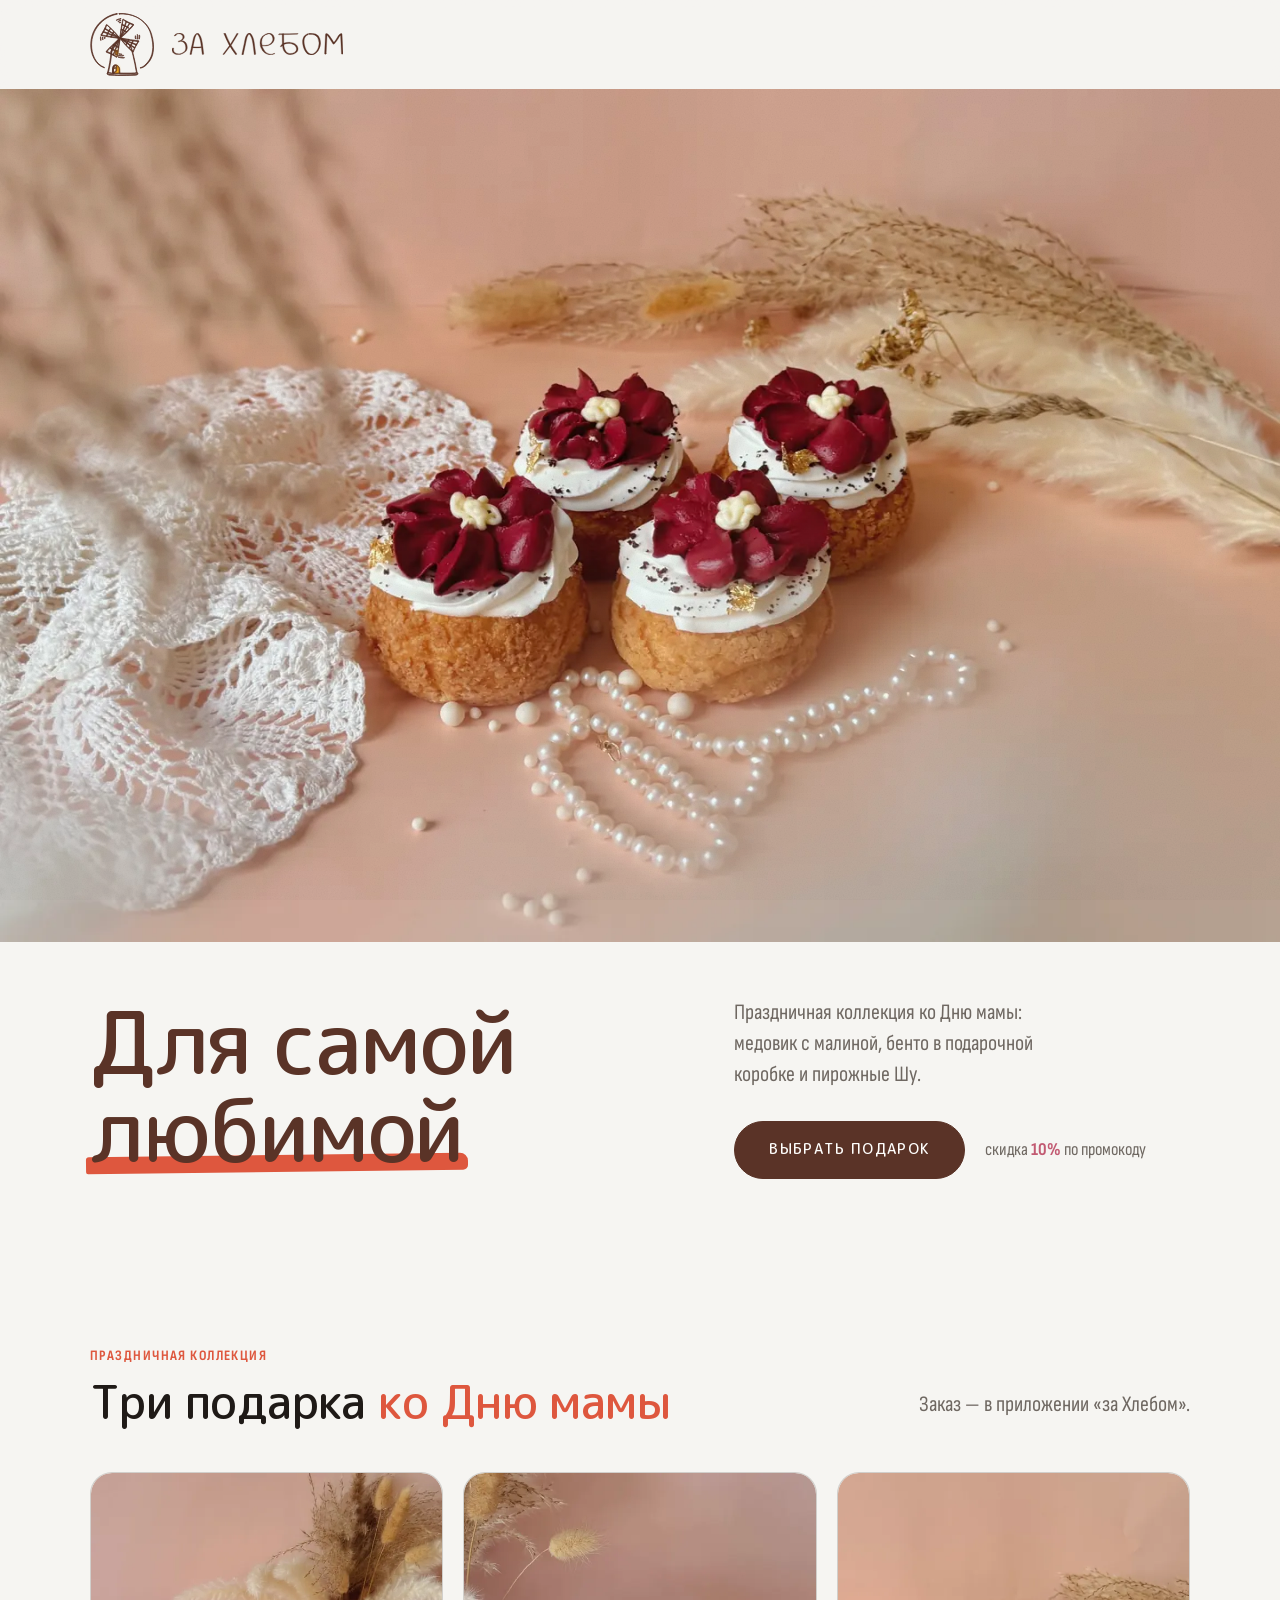
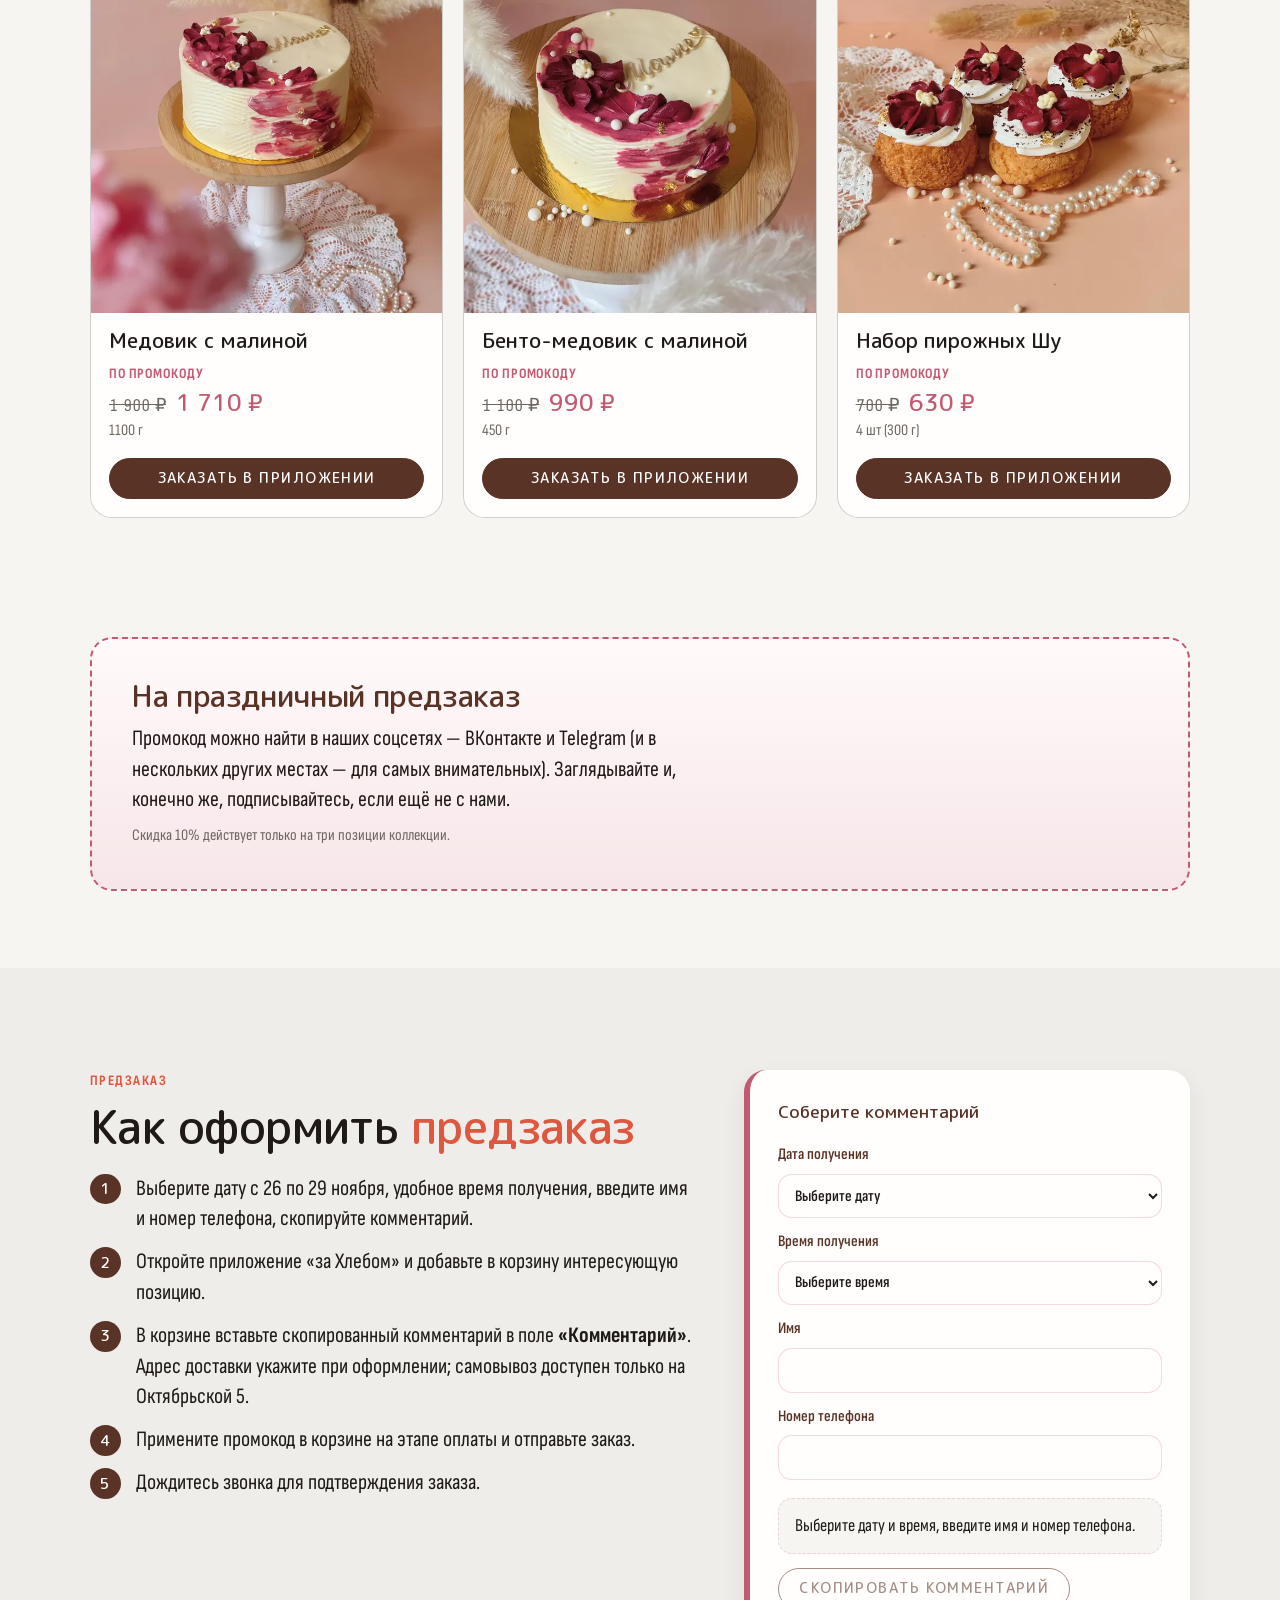
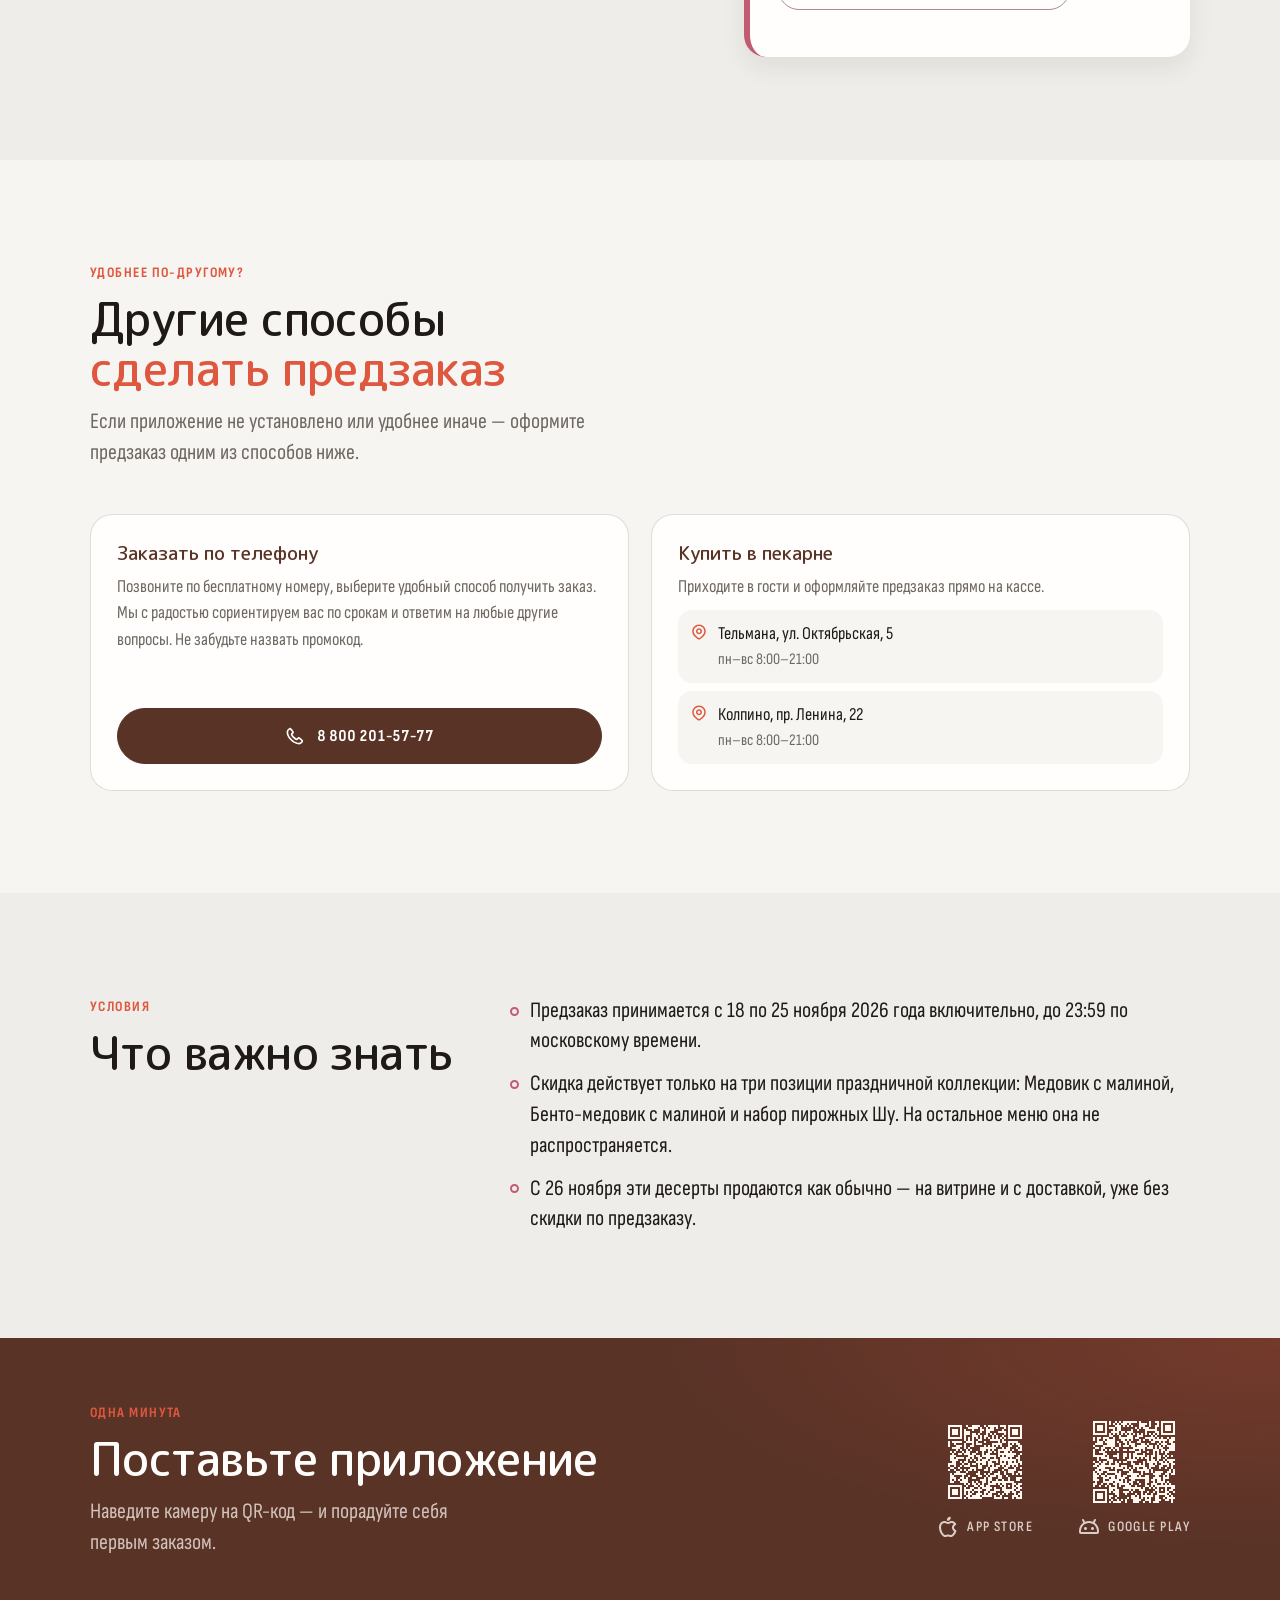
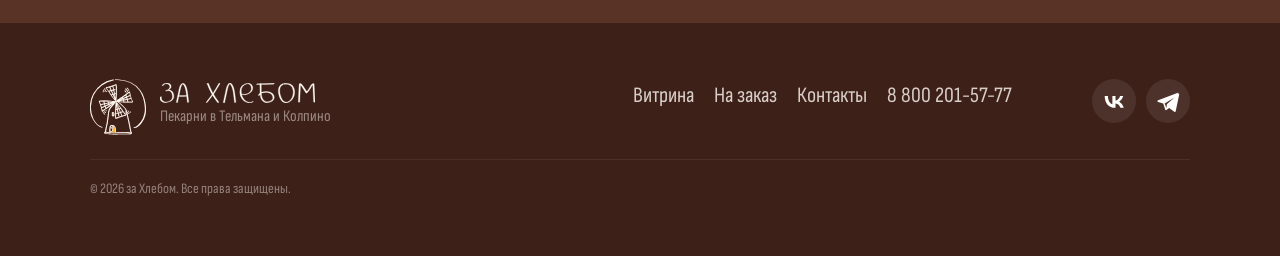
==== commit 756ea923: "Update bakery website Co-authored-by: Copilot <223556219+Copilot@users.noreply.github.com>" ====
--- a/mothers-day/index.html
+++ b/mothers-day/index.html
@@ -23,15 +23,15 @@
 }</script>
 <script>document.documentElement.classList.remove('no-js');</script>
 <meta name="viewport" content="width=device-width, initial-scale=1">
-<title>Для самой любимой — День матери 2026 в пекарне «за Хлебом»</title>
-<meta name="description" content="Праздничная коллекция ко Дню матери: медовик с малиной, бенто-медовик и набор пирожных Шу. Предзаказ в приложении «за Хлебом» со скидкой 10%.">
+<title>Для самой любимой — День мамы 2026 в пекарне «за Хлебом»</title>
+<meta name="description" content="Праздничная коллекция ко Дню мамы: медовик с малиной, бенто-медовик и набор пирожных Шу. Предзаказ в приложении «за Хлебом» со скидкой 10%.">
 <link rel="canonical" href="https://zaxlebom.ru/mothers-day/">
 <meta name="theme-color" content="#5a3327">
 <meta property="og:type" content="website">
 <meta property="og:site_name" content="за Хлебом">
 <meta property="og:locale" content="ru_RU">
 <meta property="og:url" content="https://zaxlebom.ru/mothers-day/">
-<meta property="og:title" content="Для самой любимой — День матери 2026">
+<meta property="og:title" content="Для самой любимой — День мамы 2026">
 <meta property="og:description" content="Медовик, бенто и пирожные Шу к празднику. Предзаказ в приложении, скидка 10%.">
 <meta property="og:image" content="https://zaxlebom.ru/assets/img/mothers-day-hero-wide-1440.webp">
 <meta property="og:image:width" content="1440">
@@ -231,7 +231,7 @@
       <h1 class="md-hero-title">Для самой <span class="md-mark">любимой</span></h1>
     </div>
     <div class="md-hero-side">
-      <p class="md-hero-lead">Праздничная коллекция ко Дню матери: медовик с малиной, бенто в подарочной коробке и пирожные Шу.</p>
+      <p class="md-hero-lead">Праздничная коллекция ко Дню мамы: медовик с малиной, бенто в подарочной коробке и пирожные Шу.</p>
       <div class="md-hero-actions">
         <a class="btn btn-solid btn-lg" href="#collection" data-md-hero-cta>Выбрать подарок</a>
         <span class="md-hero-note" data-md-hero-note>скидка <strong>10%</strong> по промокоду</span>
@@ -246,7 +246,7 @@
     <header class="section-head section-head-row">
       <div>
         <p class="kicker">Праздничная коллекция</p>
-        <h2>Три подарка <span class="accent">ко Дню матери</span></h2>
+        <h2>Три подарка <span class="accent">ко Дню мамы</span></h2>
       </div>
       <p class="section-lead">Заказ — в приложении «за Хлебом».</p>
     </header>
@@ -255,7 +255,7 @@
       <!-- Карточки собирает mothers-day.js из assets/js/mothers-day.config.js. -->
     </ul>
     <noscript>
-      <p class="md-noscript">Чтобы оформить предзаказ, откройте приложение «за Хлебом», найдите позицию «Предзаказ на…» и напишите дату, время и способ получения в комментарии к заказу. Телефон для заказа — <a href="tel:+78002015777">8 800 201-57-77</a>.</p>
+      <p class="md-noscript">Чтобы оформить предзаказ, откройте приложение «за Хлебом», найдите позицию «Предзаказ на…» и напишите дату, время, имя и номер телефона в комментарии к заказу. Позицию и способ получения выберите в приложении. Телефон для заказа — <a href="tel:+78002015777">8 800 201-57-77</a>.</p>
     </noscript>
   </div>
 </section>
@@ -295,18 +295,40 @@
       <div class="md-howto-copy">
         <p class="md-kicker">Предзаказ</p>
         <h2>Как оформить <span class="accent">предзаказ</span></h2>
-        <p class="section-lead">Укажите удобный день и время в комментариях к заказу, мы обязательно вам перезвоним и уточним детали.</p>
         <ol class="md-steps" role="list">
-          <li>В приложении «за Хлебом» добавьте в корзину интересующую позицию.</li>
-          <li>В поле <strong>«Комментарий»</strong> напишите дату, время и способ получения — образец можно скопировать.</li>
-          <li>Примените промокод в корзине на этапе оплаты (здесь укажите любое время).</li>
-          <li>Ждите звонка о подтверждении.</li>
+          <li>Выберите дату с 26 по 29 ноября, удобное время получения, введите имя и номер телефона, скопируйте комментарий.</li>
+          <li>Откройте приложение «за Хлебом» и добавьте в корзину интересующую позицию.</li>
+          <li>В корзине вставьте скопированный комментарий в поле <strong>«Комментарий»</strong>. Адрес доставки укажите при оформлении; самовывоз доступен только на Октябрьской 5.</li>
+          <li>Примените промокод в корзине на этапе оплаты и отправьте заказ.</li>
+          <li>Дождитесь звонка для подтверждения заказа.</li>
         </ol>
       </div>
       <aside class="md-callout" aria-label="Образец комментария к заказу">
-        <p class="md-callout-title">Образец комментария</p>
-        <p class="md-comment" id="mdComment" data-md-comment-text>Дата получения: 29 ноября, к 15:00. Самовывоз, Колпино, пр. Ленина, 22.</p>
-        <button class="btn btn-brand btn-sm md-comment-copy" type="button" data-md-comment-copy>Скопировать образец</button>
+        <p class="md-callout-title">Соберите комментарий</p>
+        <div class="md-comment-fields">
+          <label class="md-comment-field" for="mdCommentDate">Дата получения
+            <select id="mdCommentDate" data-md-comment-date>
+              <option value="">Выберите дату</option>
+              <option value="2026-11-26">26 ноября</option>
+              <option value="2026-11-27">27 ноября</option>
+              <option value="2026-11-28">28 ноября</option>
+              <option value="2026-11-29">29 ноября</option>
+            </select>
+          </label>
+          <label class="md-comment-field" for="mdCommentTime">Время получения
+            <select id="mdCommentTime" data-md-comment-time>
+              <option value="">Выберите время</option>
+            </select>
+          </label>
+          <label class="md-comment-field" for="mdCommentName">Имя
+            <input id="mdCommentName" data-md-comment-name type="text" autocomplete="name" required>
+          </label>
+          <label class="md-comment-field" for="mdCommentPhone">Номер телефона
+            <input id="mdCommentPhone" data-md-comment-phone type="tel" autocomplete="tel" required>
+          </label>
+        </div>
+        <p class="md-comment" id="mdComment" data-md-comment-text aria-live="polite">Выберите дату и время, введите имя и номер телефона.</p>
+        <button class="btn btn-brand btn-sm md-comment-copy" type="button" data-md-comment-copy disabled>Скопировать комментарий</button>
         <p class="md-promo-status" data-md-comment-status role="status" aria-live="polite"></p>
       </aside>
     </div>
@@ -321,7 +343,7 @@
     <div class="md-showcase-card">
       <p class="md-kicker" data-md-showcase-kicker>Предзаказ закрыт</p>
       <h2 data-md-showcase-title>Праздничные десерты на витрине и в доставке с 26-го ноября</h2>
-      <p class="section-lead" data-md-showcase-lead>Предзаказ на День матери завершён. С 26 ноября медовик с малиной, бенто-медовик и пирожные Шу можно купить в пекарне или заказать с доставкой — в приложении «за Хлебом».</p>
+      <p class="section-lead" data-md-showcase-lead>Предзаказ на День мамы завершён. С 26 ноября медовик с малиной, бенто-медовик и пирожные Шу можно купить в пекарне или заказать с доставкой — в приложении «за Хлебом».</p>
       <div class="md-showcase-actions">
         <a class="btn btn-solid btn-lg" href="#" data-md-showcase-link data-goal="showcase_open_click">Открыть меню приложения</a>
         <span class="md-showcase-note">или закажите по телефону — <a href="tel:+78002015777" data-goal="phone_order_click">8 800 201-57-77</a></span>
@@ -395,13 +417,13 @@
     <ul class="qr-grid" role="list">
       <li class="qr-card">
         <a href="https://apps.apple.com/ru/app/id6473427557" rel="noopener" data-goal="app_install_click" data-goal-param="qr-ios">
-          <img src="/assets/img/QR-iOS.svg" alt="QR-код: скачать приложение в App Store" width="80" height="80" loading="lazy">
+          <img src="/assets/img/QR-iOS.svg" alt="QR-код: скачать приложение в App Store" width="74" height="74" loading="lazy">
           <span class="qr-label"><svg width="24" height="24" aria-hidden="true"><use href="#i-apple"></use></svg>App Store</span>
         </a>
       </li>
       <li class="qr-card">
         <a href="https://play.google.com/store/apps/details?id=ru.foodapp.loyalty.zahlebom" rel="noopener" data-goal="app_install_click" data-goal-param="qr-android">
-          <img src="/assets/img/QR-Android.svg" alt="QR-код: скачать приложение в Google Play" width="80" height="80" loading="lazy">
+          <img src="/assets/img/QR-Android.svg" alt="QR-код: скачать приложение в Google Play" width="82" height="82" loading="lazy">
           <span class="qr-label"><svg width="24" height="24" aria-hidden="true"><use href="#i-android"></use></svg>Google Play</span>
         </a>
       </li>
--- a/assets/css/02-hero.css
+++ b/assets/css/02-hero.css
@@ -215,22 +215,17 @@
 .heroA-actions { display: flex; flex-wrap: wrap; align-items: center; gap: 12px; margin-top: clamp(22px, 3vw, 30px); }
 
 /* ---------- hero carousel ----------
-   Two slides stack in one grid cell; only the active one is visible, so the section
-   height stays put when it changes. Auto-advance and the dots live in main.js. */
-.hero-carousel { position: relative; }
-.hero-slides { display: grid; }
+   Слайды стоят в горизонтальной ленте; main.js перемещает её по таймеру и точкам. */
+.hero-carousel { position: relative; overflow: hidden; touch-action: pan-y; }
+.hero-slides {
+  display: flex;
+  width: 100%;
+  transition: transform .65s cubic-bezier(.22, .61, .36, 1);
+}
 .hero-slide {
-  grid-area: 1 / 1;
-  opacity: 0;
-  visibility: hidden;
-  /* visibility flips after the fade-out, so the two slides cross-fade instead of the
-     old one vanishing and the background flashing through */
-  transition: opacity .55s ease, visibility 0s linear .55s;
-}
-.hero-slide.is-active {
-  opacity: 1;
-  visibility: visible;
-  transition: opacity .55s ease, visibility 0s linear 0s;
+  flex: 0 0 100%;
+  width: 100%;
+  min-width: 0;
 }
 
 /* the Mother's Day cover is a different crop: keep the cake centred */
@@ -301,7 +296,7 @@
 }
 
 @media (prefers-reduced-motion: reduce) {
-  .hero-slide { transition: none; }
+  .hero-slides { transition: none; }
   .hero-dot::before { transition: none; }
 }
 
--- a/assets/css/04-layout.css
+++ b/assets/css/04-layout.css
@@ -90,20 +90,18 @@
   gap: clamp(24px, 4vw, 56px);
 }
 .qr-grid { display: flex; flex-wrap: wrap; gap: clamp(24px, 4vw, 44px); }
-/* No plate, no frame: the codes are cream modules drawn straight on the brown band,
-   so the band itself is the dark half of the pair — and the quiet zone, which is why
-   the SVGs carry neither. Both files are 80px, so the two codes are one matched
-   pair even though one is 37 modules and the other 41. */
+/* Без подложки: кремовые модули лежат на коричневой полосе; шаг модуля — 2px. */
 .qr-card { display: block; }
 .qr-card a {
   display: grid;
+  grid-template-rows: 82px auto;
   justify-items: center;
   gap: 12px;
   text-decoration: none;
   color: var(--white);
   border-radius: 6px;
 }
-.qr-card img { display: block; width: 80px; height: 80px; }
+.qr-card img { display: block; width: auto; height: auto; align-self: center; }
 .qr-card a:focus-visible { outline: 3px solid var(--orange); outline-offset: 6px; }
 .qr-label {
   display: inline-flex;
--- a/assets/css/mothers-day.css
+++ b/assets/css/mothers-day.css
@@ -1,4 +1,4 @@
-/*! за Хлебом — /mothers-day/ (День матери 2026)
+/*! за Хлебом — /mothers-day/ (День мамы 2026)
    Part 1/2: only what this page adds.
    Своей дизайн-системы нет. Шапка, hero, карточки витрины, магазины приложений и
    футер берутся из 01-base.css / 02-hero.css / 03-sections.css — теми же классами,
@@ -35,6 +35,13 @@
   font-size: var(--t-body);
 }
 [data-md-coming-soon] .md-coming-soon { display: block; }
+
+html[data-md-coming-soon] body.md {
+  min-height: 100vh;
+  display: flex;
+  flex-direction: column;
+}
+html[data-md-coming-soon] body.md > #main { flex: 1 0 auto; }
 
 /* .wrap и .section приходят из общих файлов; эти сокращения — только чтобы разметка
    страницы читалась короче */
@@ -364,10 +371,38 @@
   font-weight: 500;
   color: var(--brown);
 }
+.md-comment-fields {
+  display: grid;
+  gap: 12px;
+  margin-top: 18px;
+}
+.md-comment-field {
+  display: grid;
+  gap: 6px;
+  font-size: var(--t-small);
+  font-weight: 600;
+  color: var(--brown);
+}
+.md-comment-field select,
+.md-comment-field input {
+  width: 100%;
+  min-height: 44px;
+  padding: 9px 12px;
+  border: 1px solid var(--md-rose-line);
+  border-radius: var(--radius-sm);
+  background: var(--white);
+  color: var(--ink);
+  font: inherit;
+}
+.md-comment-field select:focus-visible,
+.md-comment-field input:focus-visible {
+  outline: 2px solid var(--md-rose);
+  outline-offset: 2px;
+}
 /* Образец комментария выглядит как поле ввода, а не как абзац: то же самое человек
    увидит в приложении, и сразу понятно, что копировать. */
 .md-comment {
-  margin-top: 14px;
+  margin-top: 18px;
   padding: 14px 16px;
   border-radius: var(--radius-sm);
   border: 1px dashed var(--md-rose-line);
@@ -377,6 +412,7 @@
   color: var(--ink);
 }
 .md-comment-copy { margin-top: 14px; }
+.md-comment-copy:disabled { opacity: .55; cursor: not-allowed; }
 
 /* ---------- режимы ----------
    Режим выставляет <html data-md-mode> ещё до первой отрисовки: скрипт в <head> считает
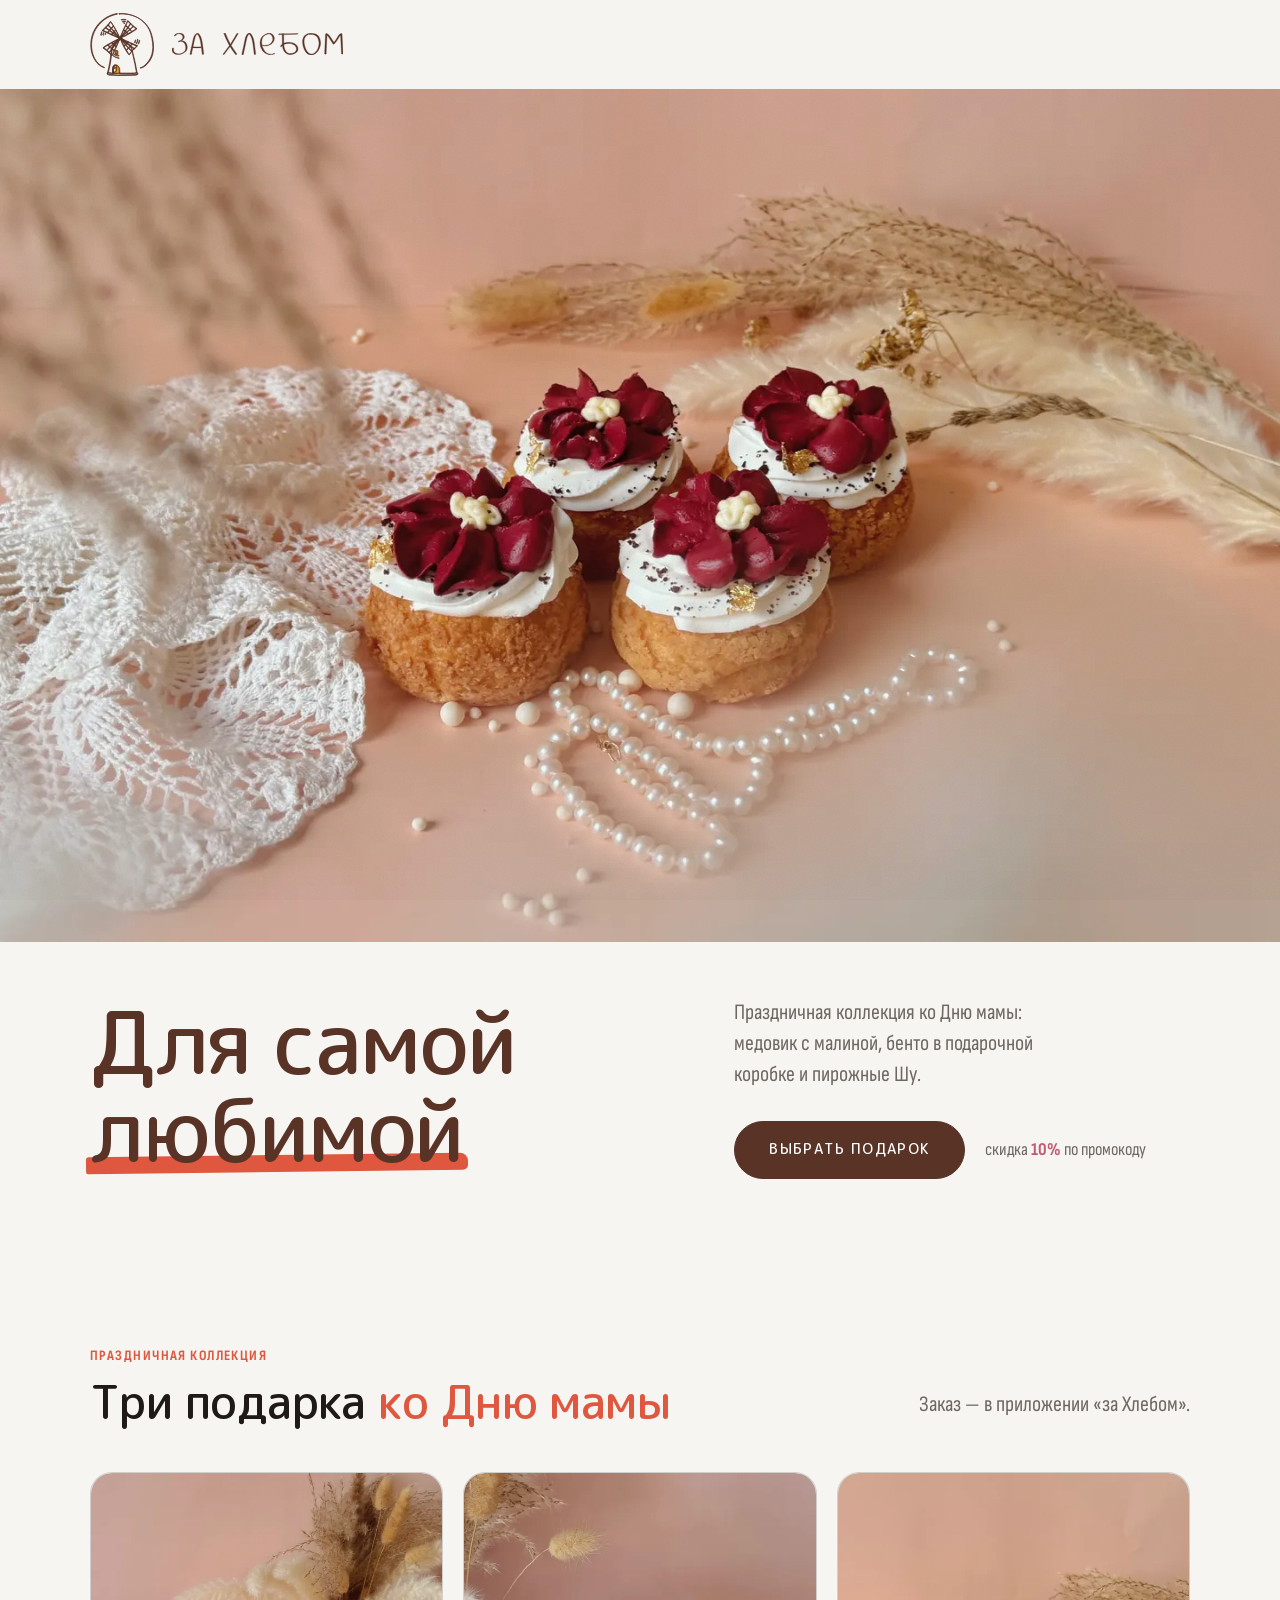
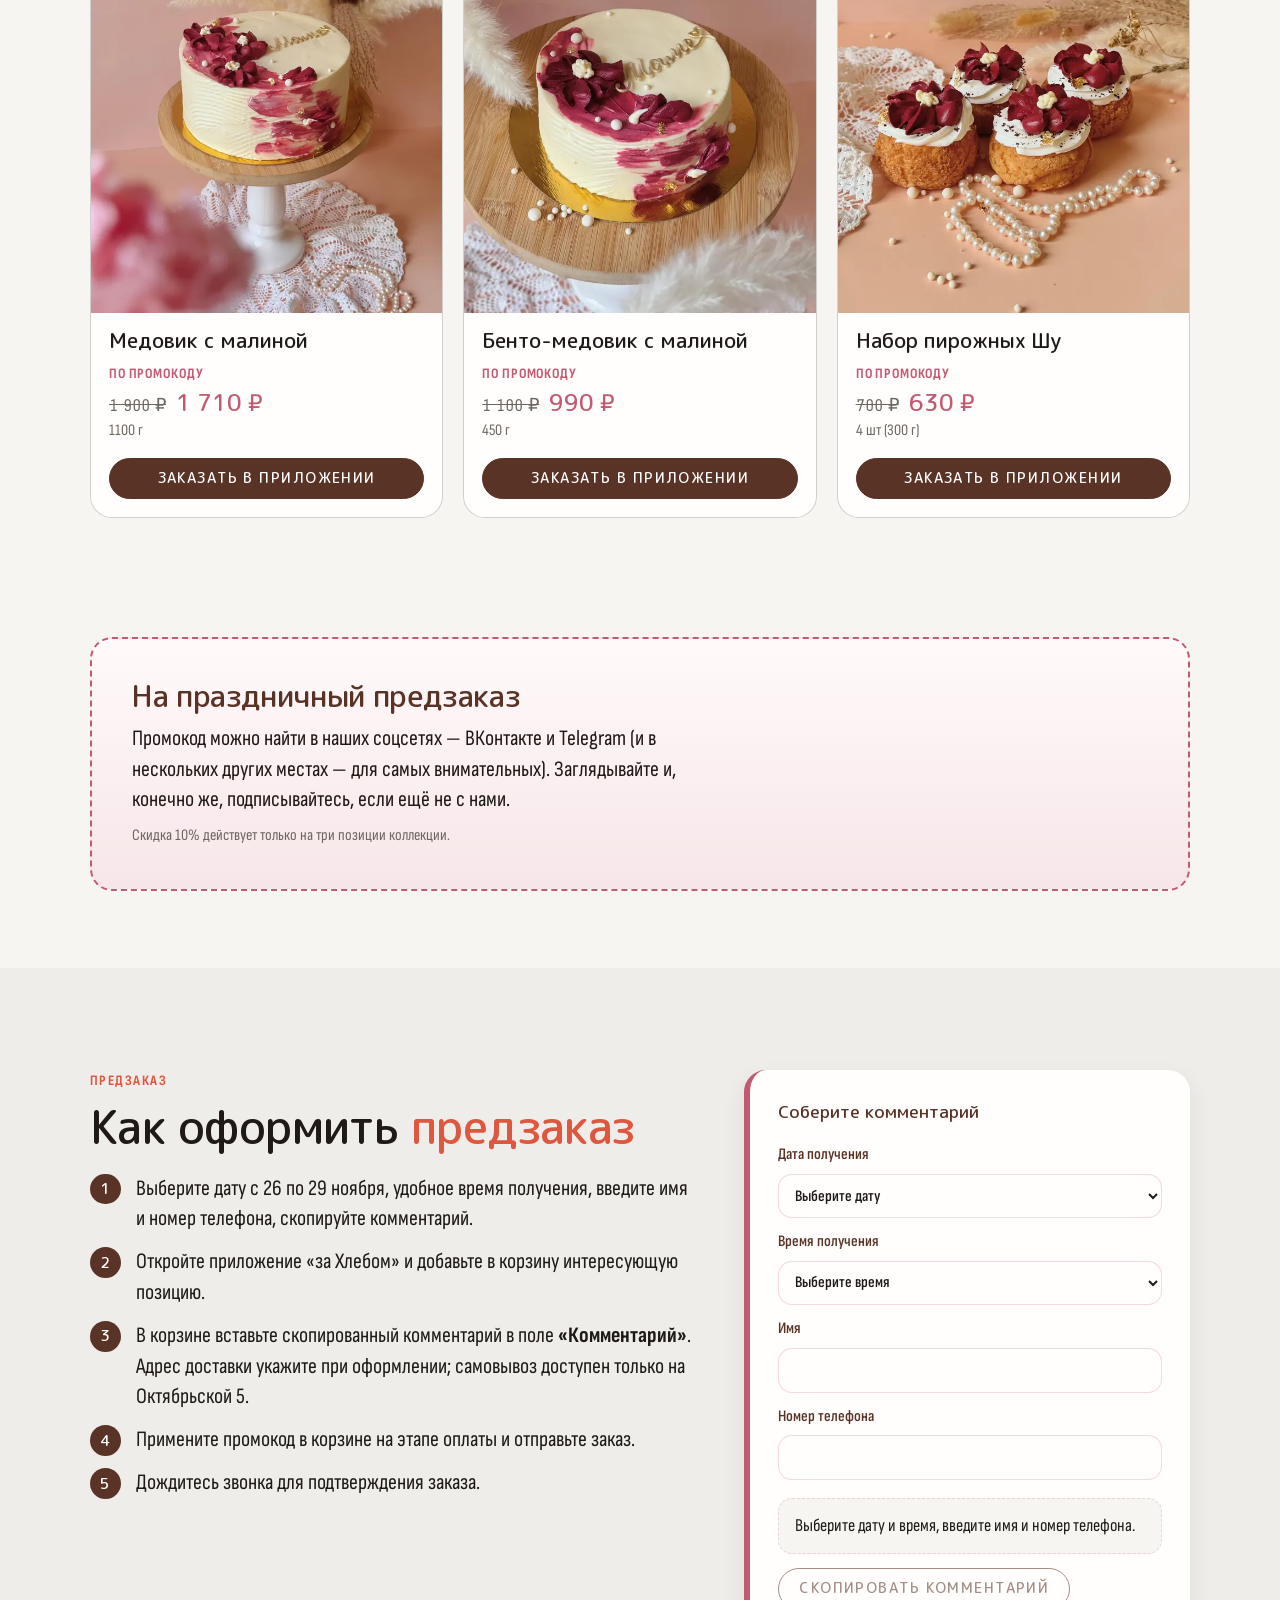
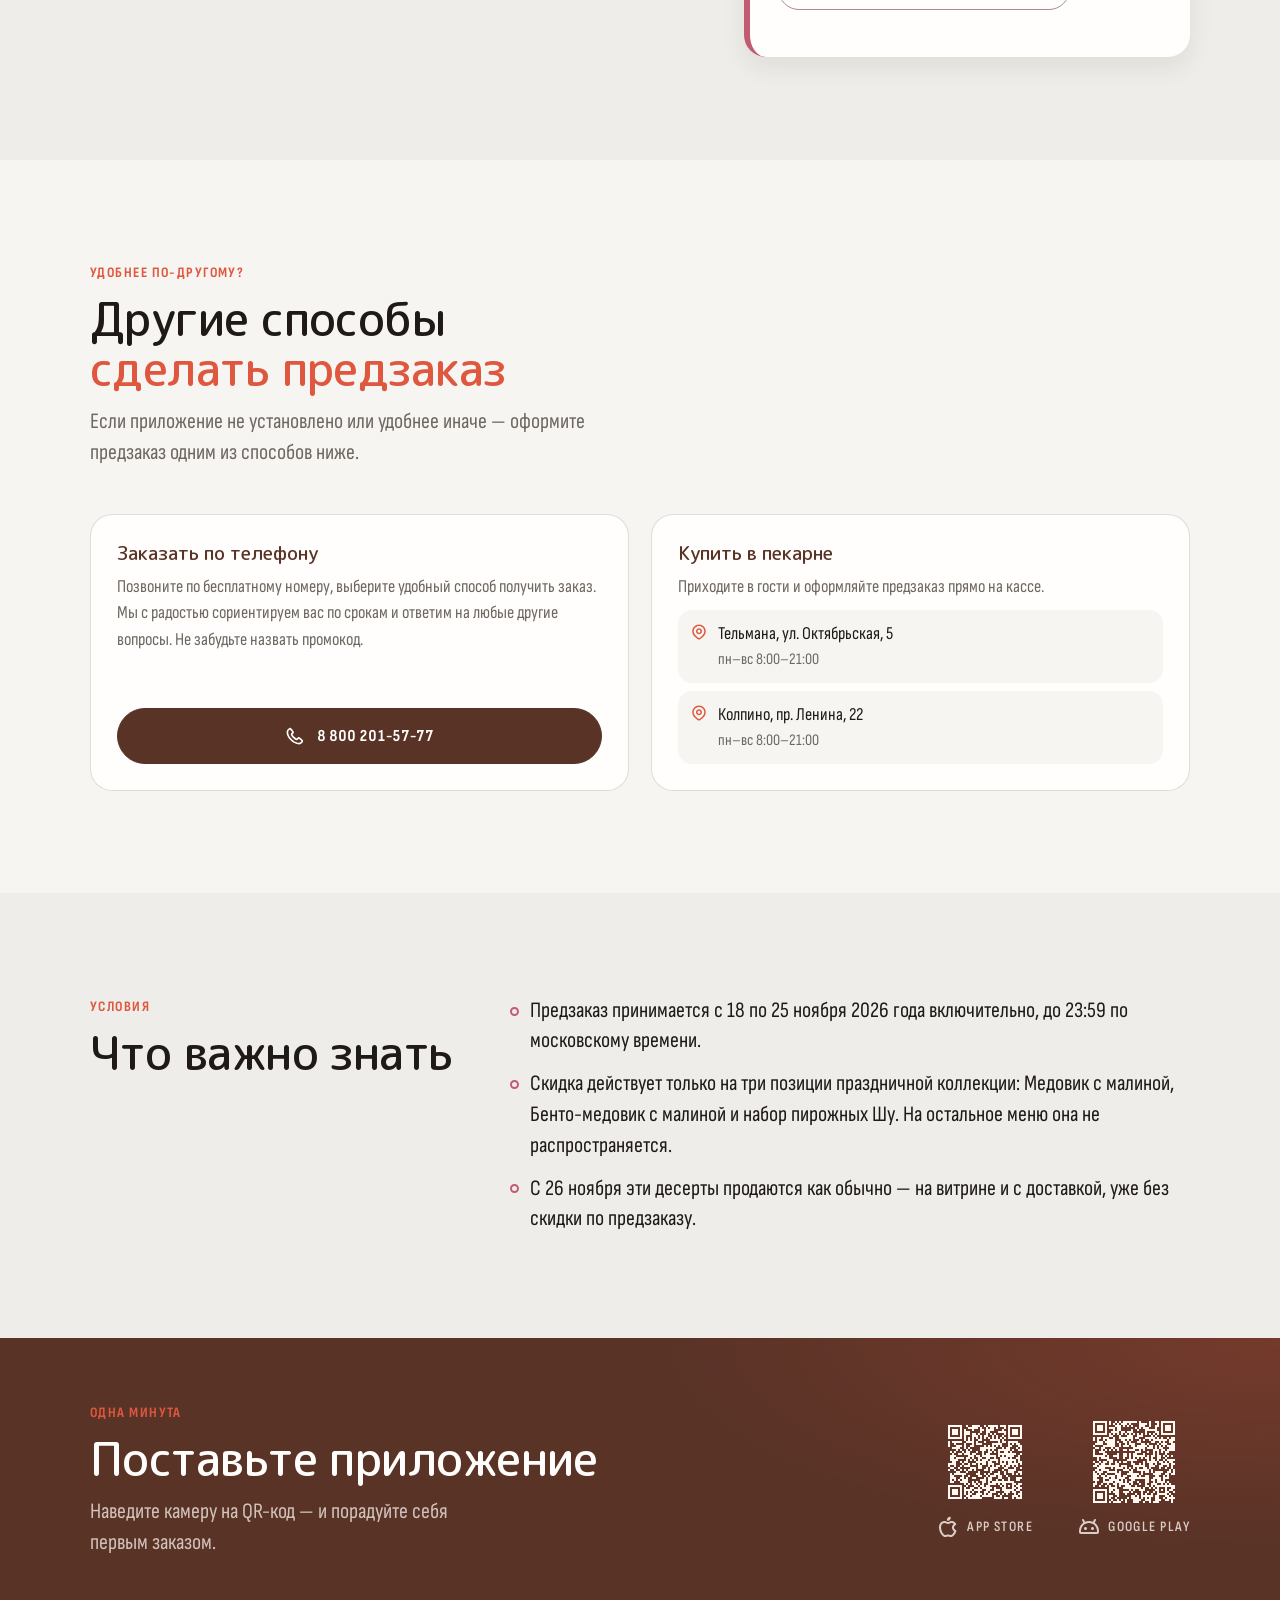
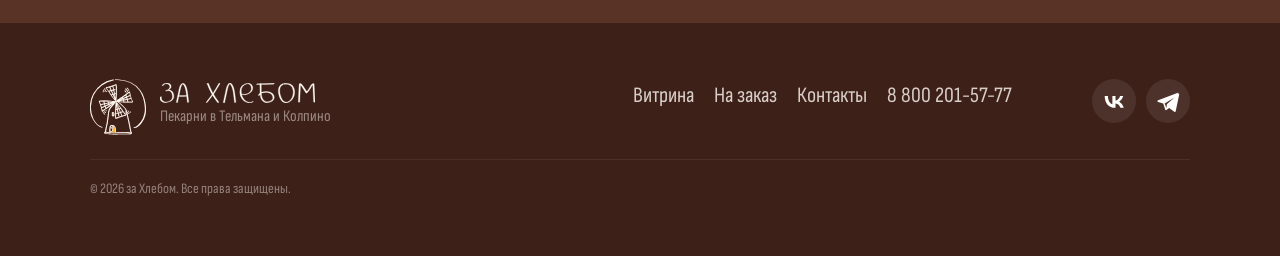
==== commit 97e38572: "Update Mother's Day promo and app deeplinks Co-authored-by: Copilot <223556219+Copilot@users.noreply" ====
--- a/mothers-day/index.html
+++ b/mothers-day/index.html
@@ -76,10 +76,13 @@
 </script>
 <script>
   /* До 18 ноября 2026 00:00 МСК страница кампании закрыта — показываем заглушку.
-     UTM-параметры в URL остаются, так что агентство может проверять ссылки. */
+     Режимы для сотрудников обходят заглушку, в том числе сохранённые в этой вкладке. */
   (function () {
     var target = Date.parse('2026-11-18T00:00:00+03:00');
-    if (Date.now() < target) {
+    var override = /[?&]mode=(preorder|showcase)\b/.test(location.search);
+    var saved = null;
+    try { saved = sessionStorage.getItem('zh-md-mode'); } catch (e) {}
+    if (Date.now() < target && !override && saved !== 'preorder' && saved !== 'showcase') {
       document.documentElement.setAttribute('data-md-coming-soon', 'true');
     }
   })();
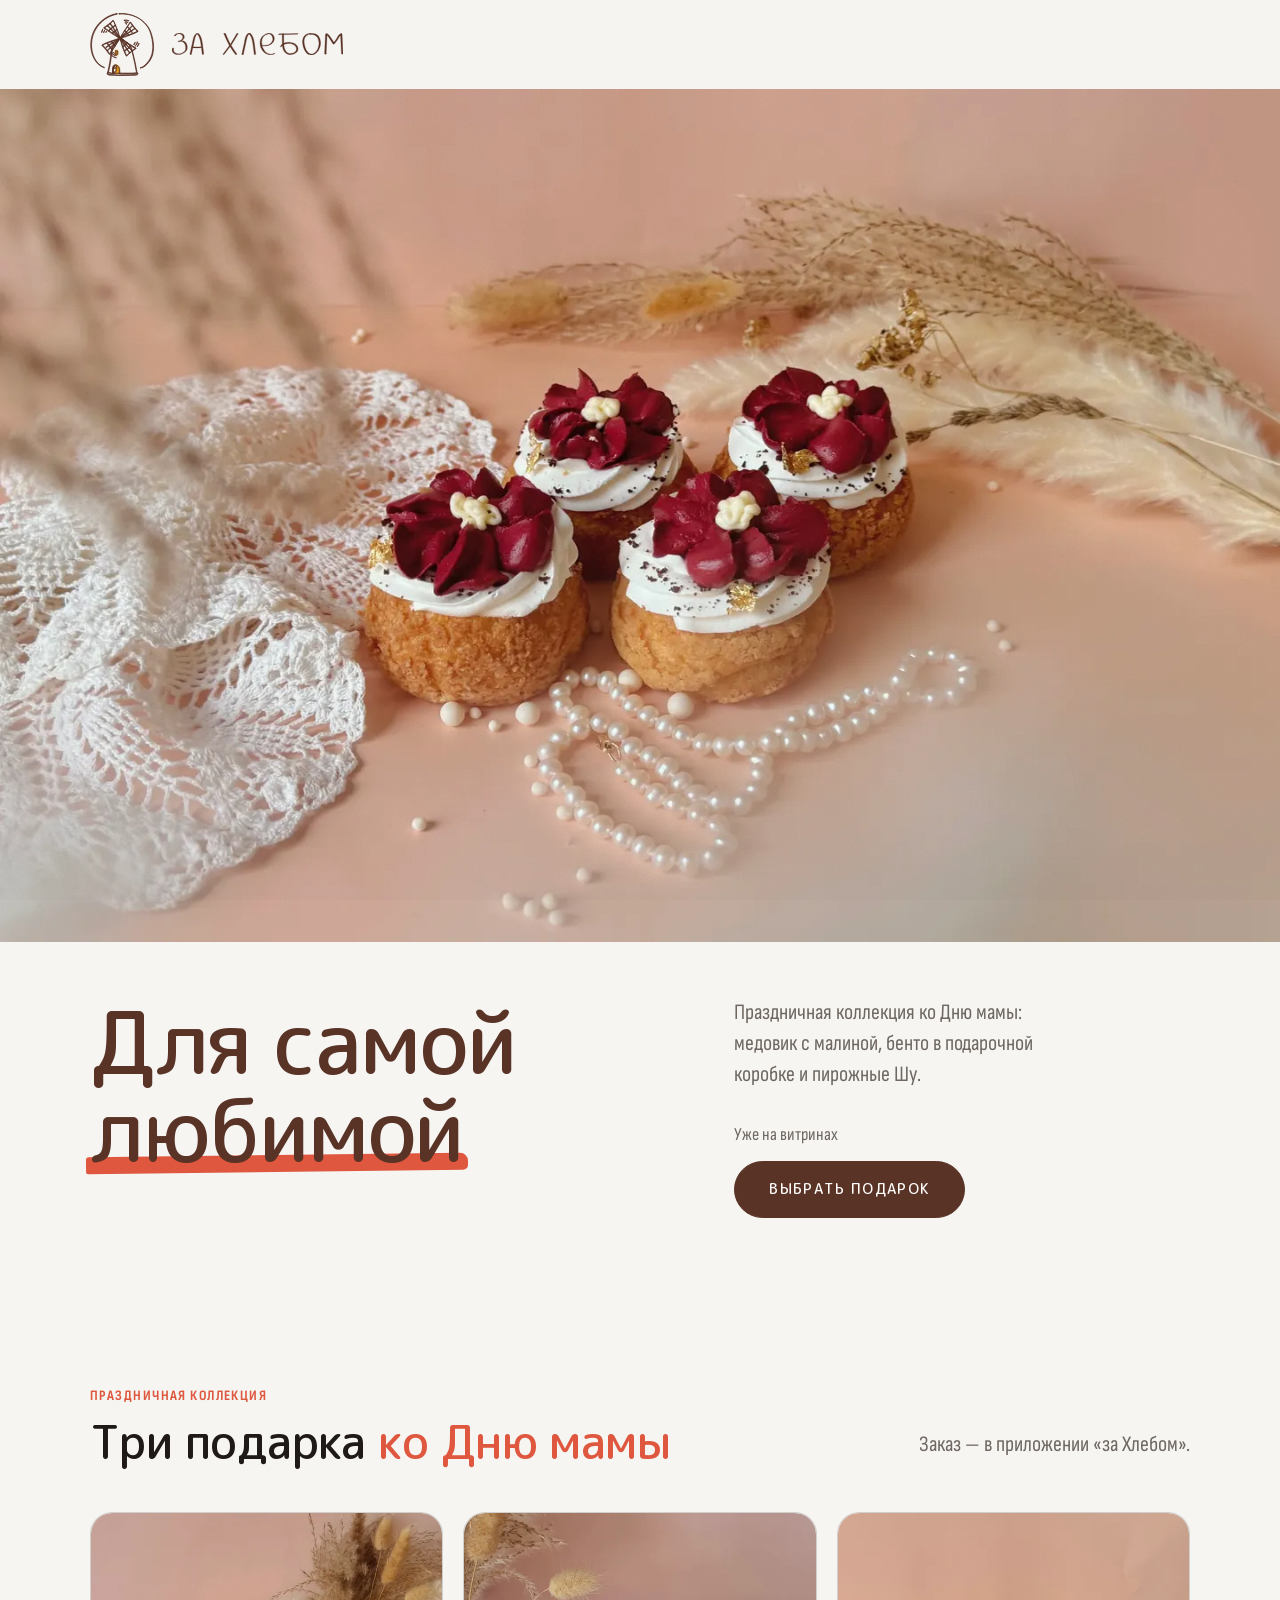
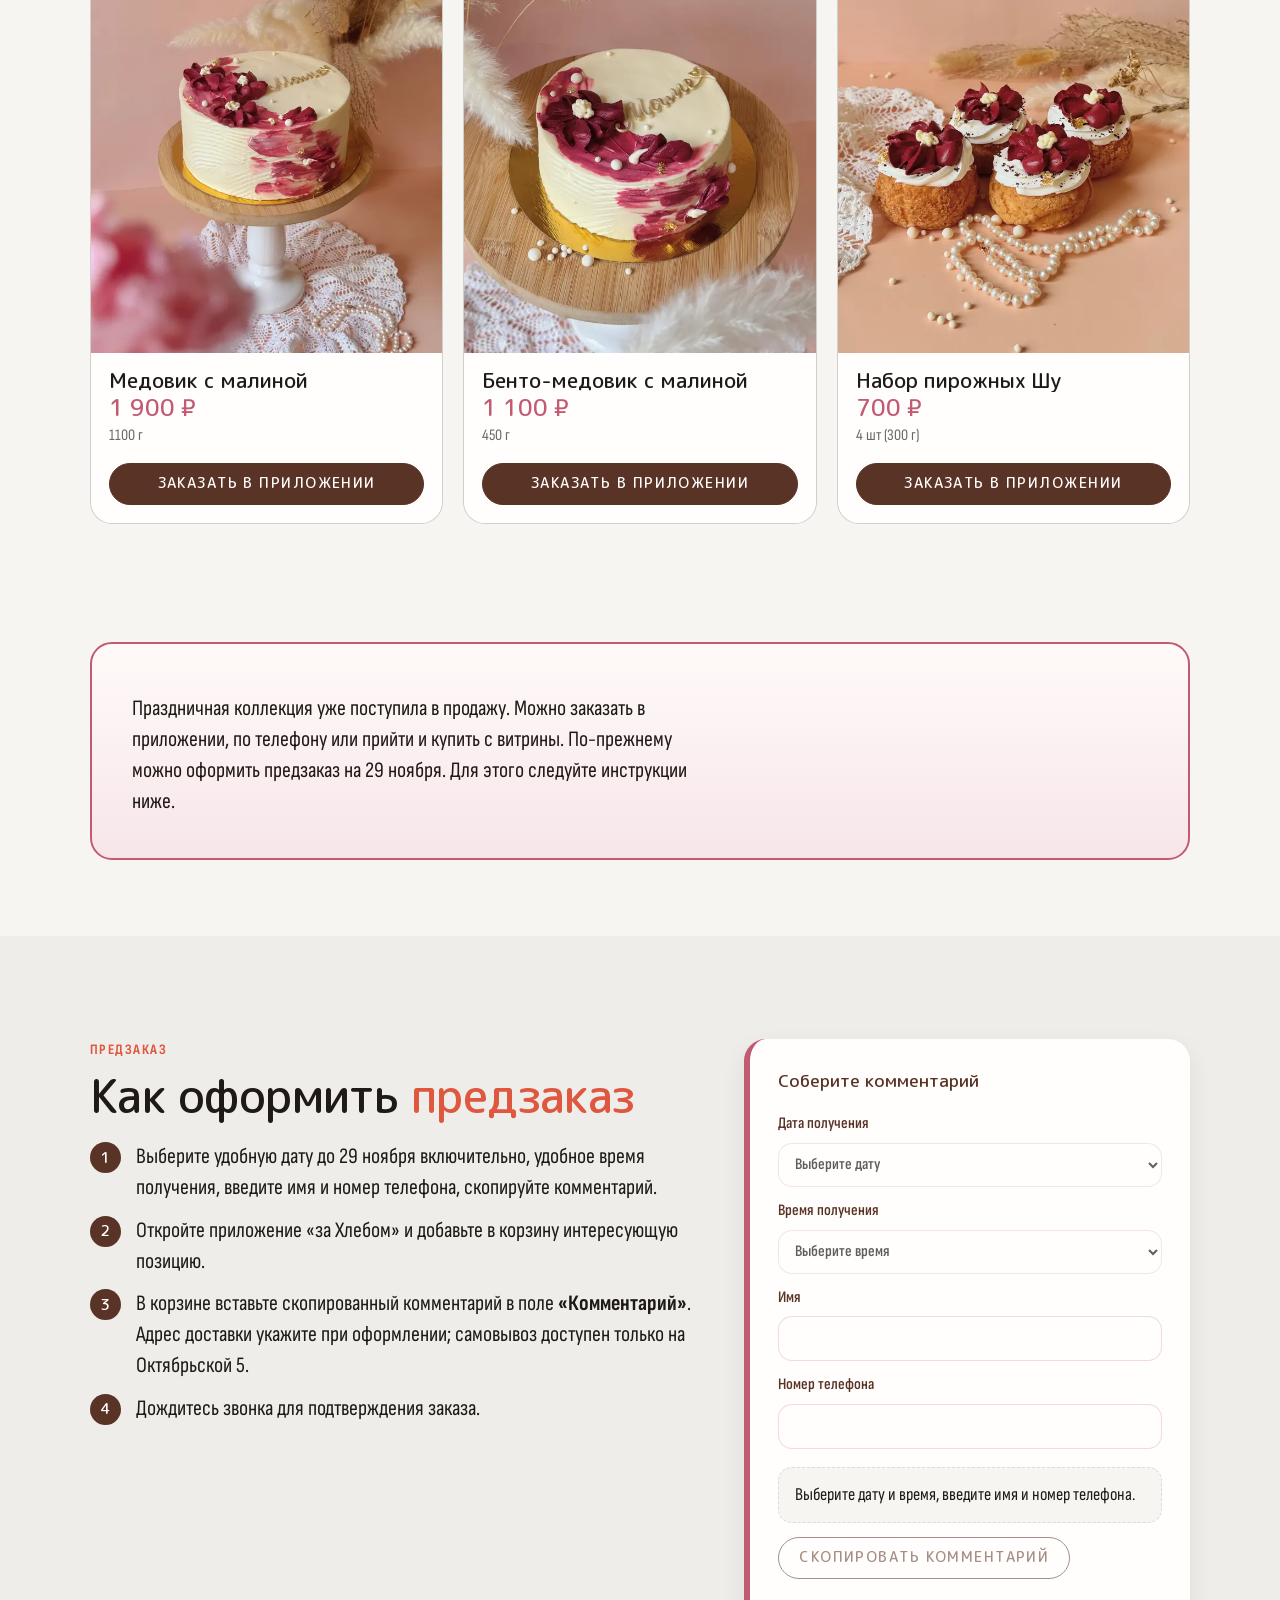
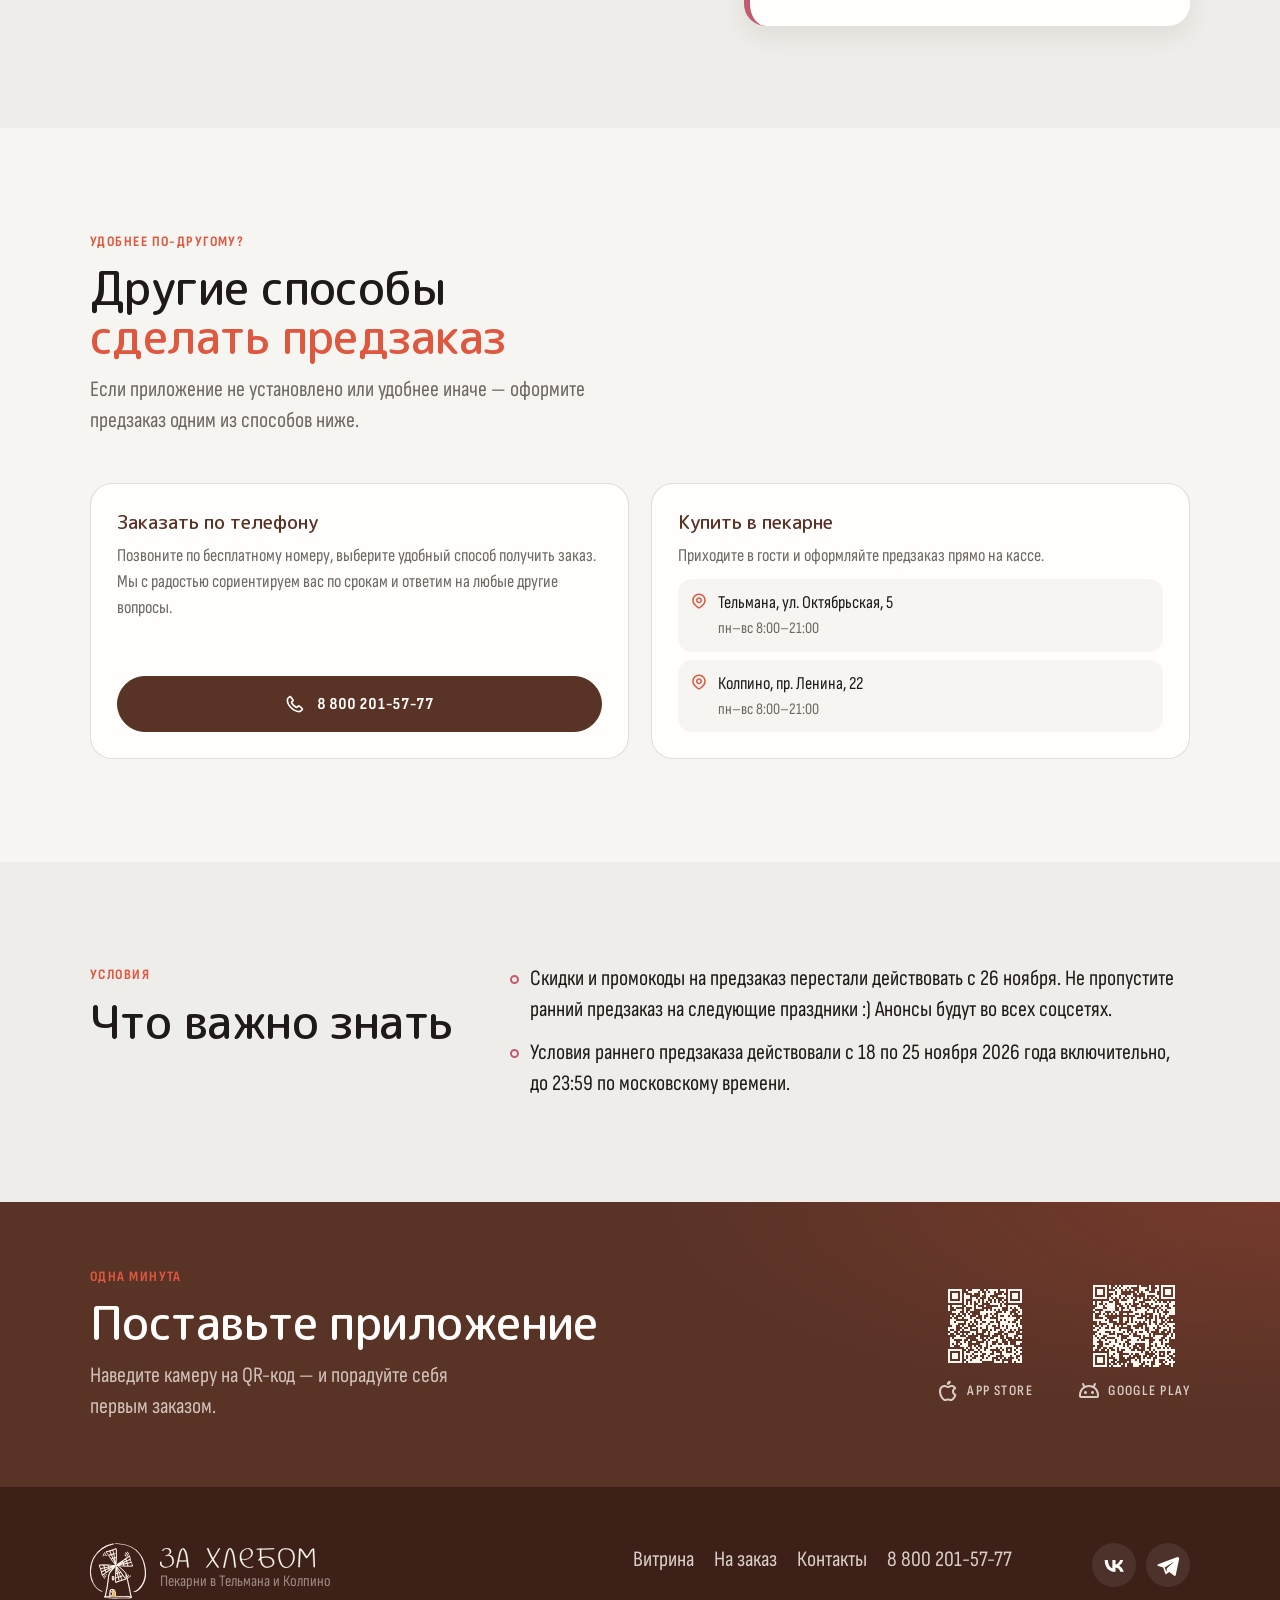
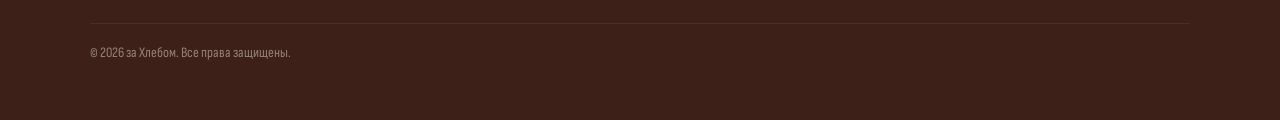
==== commit c182684d: "Add November 26 Mother's Day version Co-authored-by: Copilot <223556219+Copilot@users.noreply.github" ====
--- a/mothers-day/index.html
+++ b/mothers-day/index.html
@@ -24,7 +24,7 @@
 <script>document.documentElement.classList.remove('no-js');</script>
 <meta name="viewport" content="width=device-width, initial-scale=1">
 <title>Для самой любимой — День мамы 2026 в пекарне «за Хлебом»</title>
-<meta name="description" content="Праздничная коллекция ко Дню мамы: медовик с малиной, бенто-медовик и набор пирожных Шу. Предзаказ в приложении «за Хлебом» со скидкой 10%.">
+<meta name="description" content="Праздничная коллекция ко Дню мамы: медовик с малиной, бенто-медовик и набор пирожных Шу. Заказ в приложении «за Хлебом», по телефону и в пекарнях.">
 <link rel="canonical" href="https://zaxlebom.ru/mothers-day/">
 <meta name="theme-color" content="#5a3327">
 <meta property="og:type" content="website">
@@ -32,7 +32,7 @@
 <meta property="og:locale" content="ru_RU">
 <meta property="og:url" content="https://zaxlebom.ru/mothers-day/">
 <meta property="og:title" content="Для самой любимой — День мамы 2026">
-<meta property="og:description" content="Медовик, бенто и пирожные Шу к празднику. Предзаказ в приложении, скидка 10%.">
+<meta property="og:description" content="Медовик, бенто и пирожные Шу к празднику. Заказ в приложении, по телефону и в пекарнях.">
 <meta property="og:image" content="https://zaxlebom.ru/assets/img/mothers-day-hero-wide-1440.webp">
 <meta property="og:image:width" content="1440">
 <meta property="og:image:height" content="810">
@@ -69,8 +69,8 @@
     var saved = null;
     try { saved = sessionStorage.getItem('zh-md-mode'); } catch (e) {}
     if (saved && MEDIA[saved]) { root.setAttribute('data-md-mode', MEDIA[saved]); return; }
-    /* 25.11.2026 23:59:59 МСК = 20:59:59 UTC */
-    var ended = Date.now() >= Date.UTC(2026, 10, 25, 20, 59, 59);
+    /* 26.11.2026 00:00 МСК = 21:00 UTC on 25 November */
+    var ended = Date.now() >= Date.UTC(2026, 10, 25, 21, 0, 0);
     root.setAttribute('data-md-mode', ended ? 'showcase' : 'preorder');
   })();
 </script>
@@ -236,8 +236,8 @@
     <div class="md-hero-side">
       <p class="md-hero-lead">Праздничная коллекция ко Дню мамы: медовик с малиной, бенто в подарочной коробке и пирожные Шу.</p>
       <div class="md-hero-actions">
+        <span class="md-hero-note" data-md-hero-note>скидка <strong>10%</strong> по промокоду</span>
         <a class="btn btn-solid btn-lg" href="#collection" data-md-hero-cta>Выбрать подарок</a>
-        <span class="md-hero-note" data-md-hero-note>скидка <strong>10%</strong> по промокоду</span>
       </div>
     </div>
   </div>
@@ -263,7 +263,8 @@
   </div>
 </section>
 
-<!-- Блок 3. Скидка и промокод.
+<!-- Блок 3. До 26 ноября здесь показывается предложение предзаказа;
+     с 26 ноября — информация о праздничной коллекции в продаже.
      data-promo="none" — исходное состояние: без JS пустого блока не бывает.
      data-promo="ready" ставит mothers-day.js, когда код найден по UTM: тогда
      появляется крупный «−10%» и панель с кодом. Правила — в mothers-day.css. -->
@@ -285,13 +286,13 @@
         <p class="md-promo-status" data-md-copy-status role="status" aria-live="polite"></p>
       </div>
     </div>
-  </div>
-</section>
-
-<!-- Блок 4. Как оформить предзаказ.
-     Задача блока — научить, а не предупредить: поэтому это шаги «что сделать»,
-     а не рассказ о том, чего в приложении нет. Механику заказа повторять в
-     условиях не нужно — список условий лежит в mothers-day.config.js. -->
+    <div class="md-promo-card md-sale-card" data-md-sale-info>
+      <p class="md-promo-text" data-md-sale-message>Праздничная коллекция уже поступила в продажу. Можно заказать в приложении, по телефону или прийти и купить с витрины. По-прежнему можно оформить предзаказ на 29 ноября. Для этого следуйте инструкции ниже.</p>
+    </div>
+  </div>
+</section>
+
+<!-- Блок 4. Как оформить предзаказ. -->
 <section class="section md-howto" id="howto">
   <div class="wrap">
     <div class="md-howto-inner">
@@ -299,10 +300,10 @@
         <p class="md-kicker">Предзаказ</p>
         <h2>Как оформить <span class="accent">предзаказ</span></h2>
         <ol class="md-steps" role="list">
-          <li>Выберите дату с 26 по 29 ноября, удобное время получения, введите имя и номер телефона, скопируйте комментарий.</li>
+          <li>Выберите удобную дату до 29 ноября включительно, удобное время получения, введите имя и номер телефона, скопируйте комментарий.</li>
           <li>Откройте приложение «за Хлебом» и добавьте в корзину интересующую позицию.</li>
           <li>В корзине вставьте скопированный комментарий в поле <strong>«Комментарий»</strong>. Адрес доставки укажите при оформлении; самовывоз доступен только на Октябрьской 5.</li>
-          <li>Примените промокод в корзине на этапе оплаты и отправьте заказ.</li>
+          <li class="md-preorder-promo-step">Примените промокод в корзине на этапе оплаты и отправьте заказ.</li>
           <li>Дождитесь звонка для подтверждения заказа.</li>
         </ol>
       </div>
@@ -338,23 +339,6 @@
   </div>
 </section>
 
-<!-- Режим 2. После предзаказа: что делать с 26 ноября. Показывается только при
-     data-md-mode="showcase" — правило в mothers-day.css. Тексты (в том числе
-     заголовок и подпись) приходят из mothers-day.config.js, поле showcase. -->
-<section class="section md-showcase" id="showcase">
-  <div class="wrap">
-    <div class="md-showcase-card">
-      <p class="md-kicker" data-md-showcase-kicker>Предзаказ закрыт</p>
-      <h2 data-md-showcase-title>Праздничные десерты на витрине и в доставке с 26-го ноября</h2>
-      <p class="section-lead" data-md-showcase-lead>Предзаказ на День мамы завершён. С 26 ноября медовик с малиной, бенто-медовик и пирожные Шу можно купить в пекарне или заказать с доставкой — в приложении «за Хлебом».</p>
-      <div class="md-showcase-actions">
-        <a class="btn btn-solid btn-lg" href="#" data-md-showcase-link data-goal="showcase_open_click">Открыть меню приложения</a>
-        <span class="md-showcase-note">или закажите по телефону — <a href="tel:+78002015777" data-goal="phone_order_click">8 800 201-57-77</a></span>
-      </div>
-    </div>
-  </div>
-</section>
-
 <!-- Блок 5. Другие способы заказа: работают, даже если приложение не открылось.
      Это страховка, а не разбор поломки: ни слова о том, что что-то не работает. -->
 <section class="section md-alt" id="alt">
@@ -368,7 +352,7 @@
     <div class="md-alt-grid">
       <article class="md-alt-card md-alt-phone">
         <h3>Заказать по телефону</h3>
-        <p class="md-alt-text">Позвоните по бесплатному номеру, выберите удобный способ получить заказ. Мы с радостью сориентируем вас по срокам и ответим на любые другие вопросы. Не забудьте назвать промокод.</p>
+        <p class="md-alt-text">Позвоните по бесплатному номеру, выберите удобный способ получить заказ. Мы с радостью сориентируем вас по срокам и ответим на любые другие вопросы.</p>
         <a class="btn btn-solid btn-tel" href="tel:+78002015777" data-goal="phone_order_click" data-goal-param="alt">
           <svg width="20" height="20" aria-hidden="true"><use href="#i-phone"></use></svg>8 800 201-57-77
         </a>
--- a/assets/css/02-hero.css
+++ b/assets/css/02-hero.css
@@ -231,12 +231,16 @@
 /* the Mother's Day cover is a different crop: keep the cake centred */
 .heroA-photo--md { object-position: 50% 42%; }
 
-/* the Mother's Day headline: a big "Скидка 10%" with a smaller line beneath */
+/* Заголовок кампании: крупная строка и пояснение под ней. */
 .heroA-sub {
   display: block;
   margin-top: .12em;
   font-size: clamp(1.35rem, 0.95rem + 1.8vw, 2.4rem);
   line-height: 1.1;
+}
+.hero-slide.is-campaign-live .heroA-sub {
+  font-size: clamp(1rem, .85rem + .5vw, 1.1rem);
+  line-height: 1.35;
 }
 
 /* Mother's Day dates line under the headline */
--- a/assets/css/mothers-day.css
+++ b/assets/css/mothers-day.css
@@ -112,8 +112,13 @@
   gap: 12px 20px;
   margin-top: clamp(22px, 3vw, 30px);
 }
-.md-hero-note { font-size: var(--t-nav); color: var(--muted); }
+.md-hero-note { order: 1; font-size: var(--t-nav); color: var(--muted); }
 .md-hero-note strong { color: var(--md-rose); font-weight: 700; }
+[data-md-mode="showcase"] .md-hero-actions {
+  flex-direction: column;
+  align-items: flex-start;
+}
+[data-md-mode="showcase"] .md-hero-note { order: -1; }
 
 /* ---------- карточки коллекции ----------
    Три колонки, как у витрины на главной, но подпись стоит ПОД фото,
@@ -247,6 +252,11 @@
 /* Без кода первая колонка не нужна: текст занимает всю ширину блока. */
 .md-promo-card[data-promo="none"] { grid-template-columns: 1fr; }
 .md-promo-card[data-promo="none"] .md-promo-percent { display: none; }
+.md-promo-card.md-sale-card {
+  display: none;
+  grid-template-columns: 1fr;
+  border-style: solid;
+}
 
 .md-promo-percent {
   font-family: var(--font-num);
@@ -427,34 +437,14 @@
 .md:not([data-md-mode]) .md-howto,
 [data-md-mode="preorder"] .md-collection,
 [data-md-mode="preorder"] .md-promo,
-[data-md-mode="preorder"] .md-howto { display: block; }
-
-.md:not([data-md-mode]) .md-showcase,
-[data-md-mode="preorder"] .md-showcase { display: none; }
-
-[data-md-mode="showcase"] .md-showcase { display: block; }
-
+[data-md-mode="preorder"] .md-howto,
 [data-md-mode="showcase"] .md-collection,
 [data-md-mode="showcase"] .md-promo,
-[data-md-mode="showcase"] .md-howto { display: none; }
-
-.md-showcase { background: var(--cream-2); }
-.md-showcase-card {
-  padding: clamp(24px, 4vw, 48px);
-  border-radius: var(--radius);
-  background: var(--white);
-  border: 1px solid var(--line);
-}
-.md-showcase-actions {
-  display: flex;
-  flex-wrap: wrap;
-  align-items: center;
-  gap: 12px 22px;
-  margin-top: 26px;
-}
-.md-showcase-note { font-size: var(--t-body); color: var(--muted); }
-.md-showcase-note a { color: var(--brown); font-weight: 700; text-decoration: none; border-bottom: 2px solid var(--md-rose-line); }
-.md-showcase-note a:hover { border-bottom-color: var(--md-rose); }
+[data-md-mode="showcase"] .md-howto { display: block; }
+
+[data-md-mode="showcase"] .md-promo-card[data-md-promo],
+[data-md-mode="showcase"] .md-howto .md-preorder-promo-step { display: none; }
+[data-md-mode="showcase"] .md-promo-card.md-sale-card { display: grid; }
 
 /* ---------- альтернативные способы ---------- */
 .md-alt { background: var(--cream); }
--- a/assets/css/mothers-day-responsive.css
+++ b/assets/css/mothers-day-responsive.css
@@ -9,15 +9,14 @@
 .md:not([data-md-mode]) .md-howto,
 [data-md-mode="preorder"] .md-collection,
 [data-md-mode="preorder"] .md-promo,
-[data-md-mode="preorder"] .md-howto { display: block; }
-
-.md:not([data-md-mode]) .md-showcase,
-[data-md-mode="preorder"] .md-showcase { display: none; }
-
-[data-md-mode="showcase"] .md-showcase { display: block; }
+[data-md-mode="preorder"] .md-howto,
 [data-md-mode="showcase"] .md-collection,
 [data-md-mode="showcase"] .md-promo,
-[data-md-mode="showcase"] .md-howto { display: none; }
+[data-md-mode="showcase"] .md-howto { display: block; }
+
+[data-md-mode="showcase"] .md-promo-card[data-md-promo],
+[data-md-mode="showcase"] .md-howto .md-preorder-promo-step { display: none; }
+[data-md-mode="showcase"] .md-promo-card.md-sale-card { display: grid; }
 
 
 
